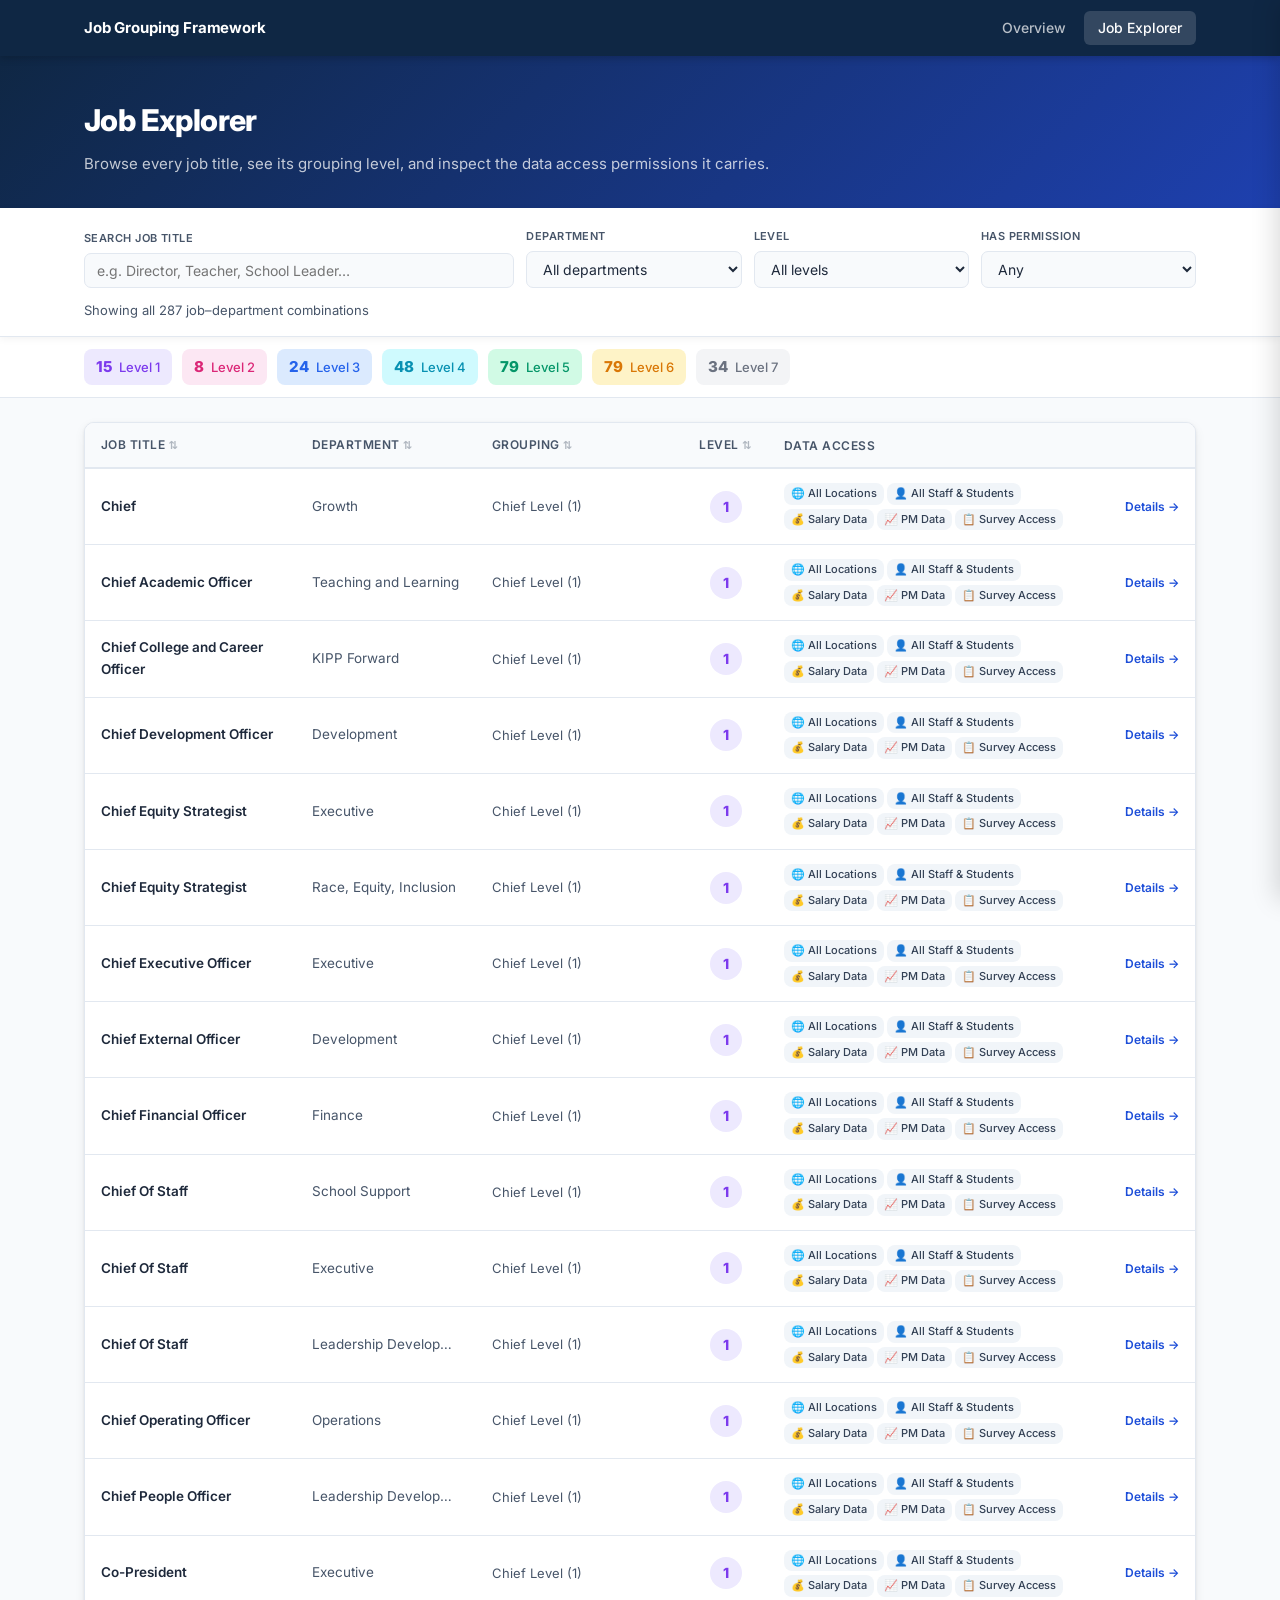
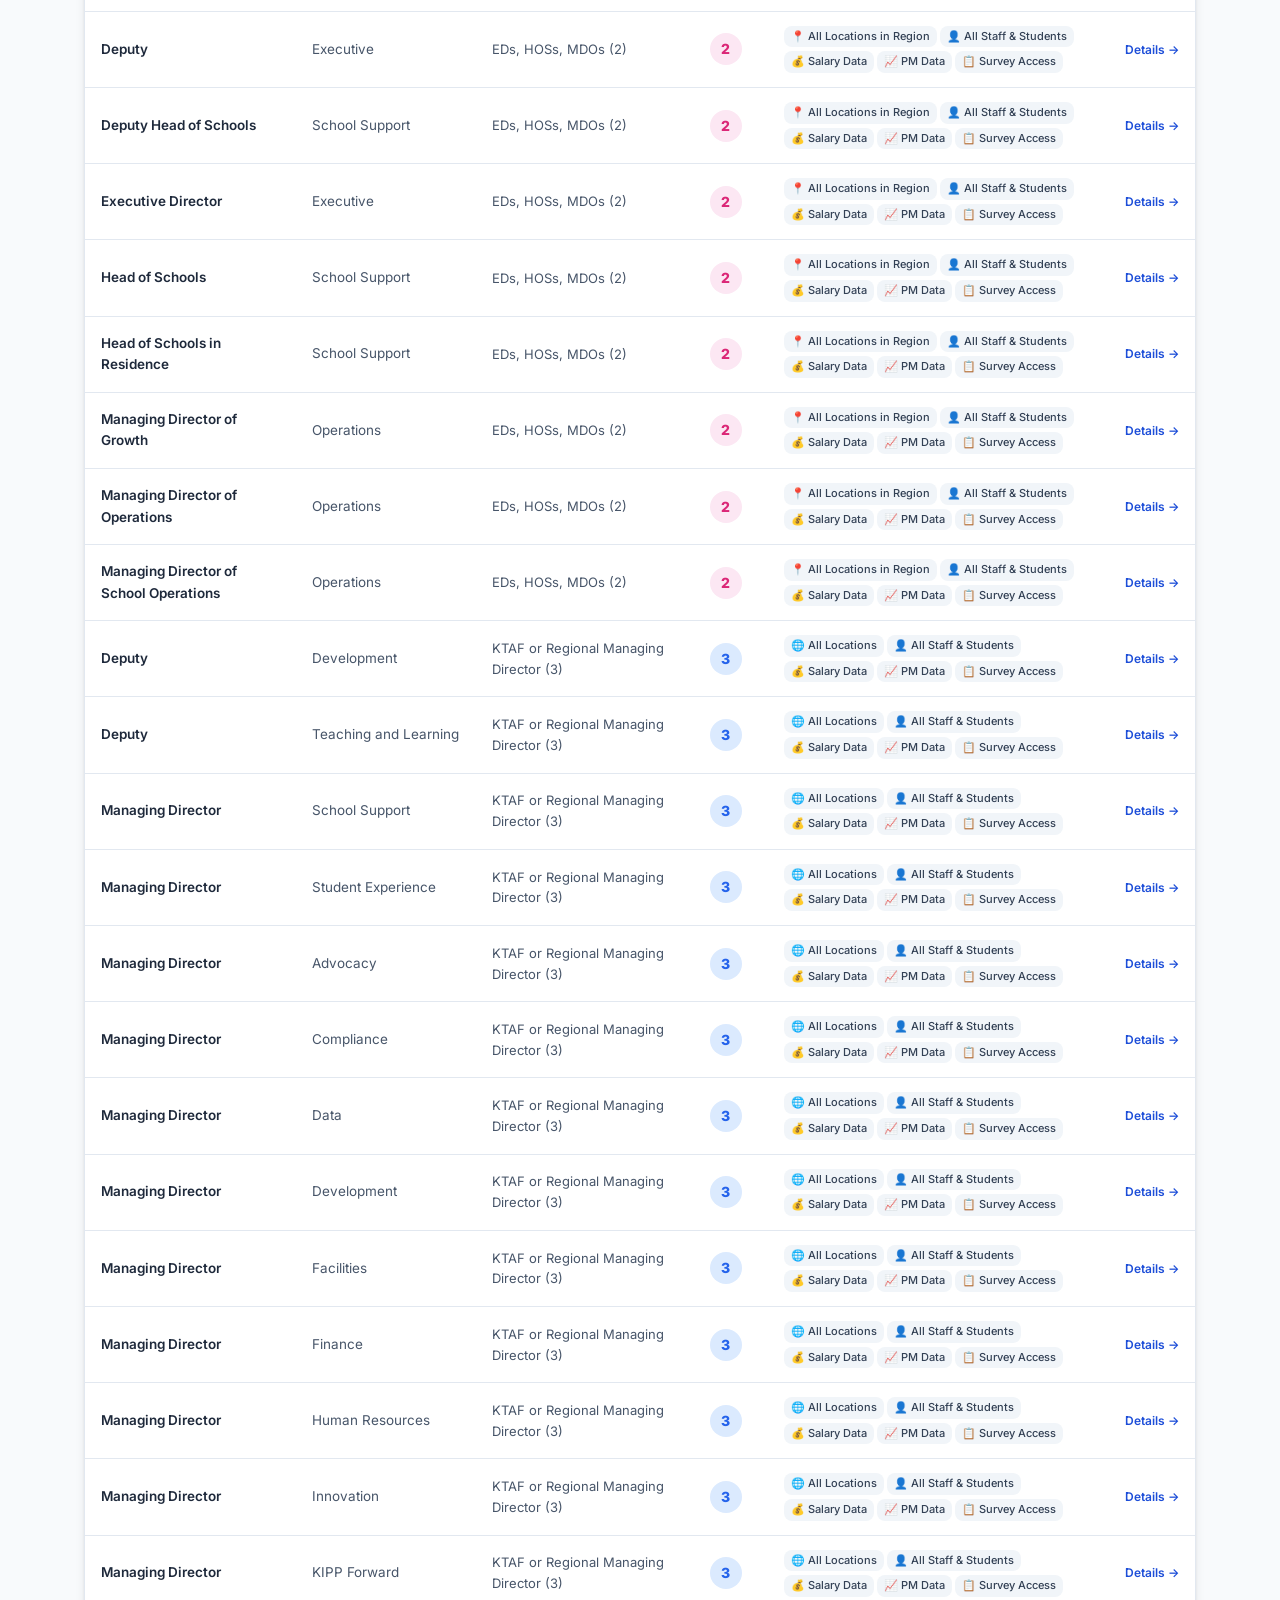
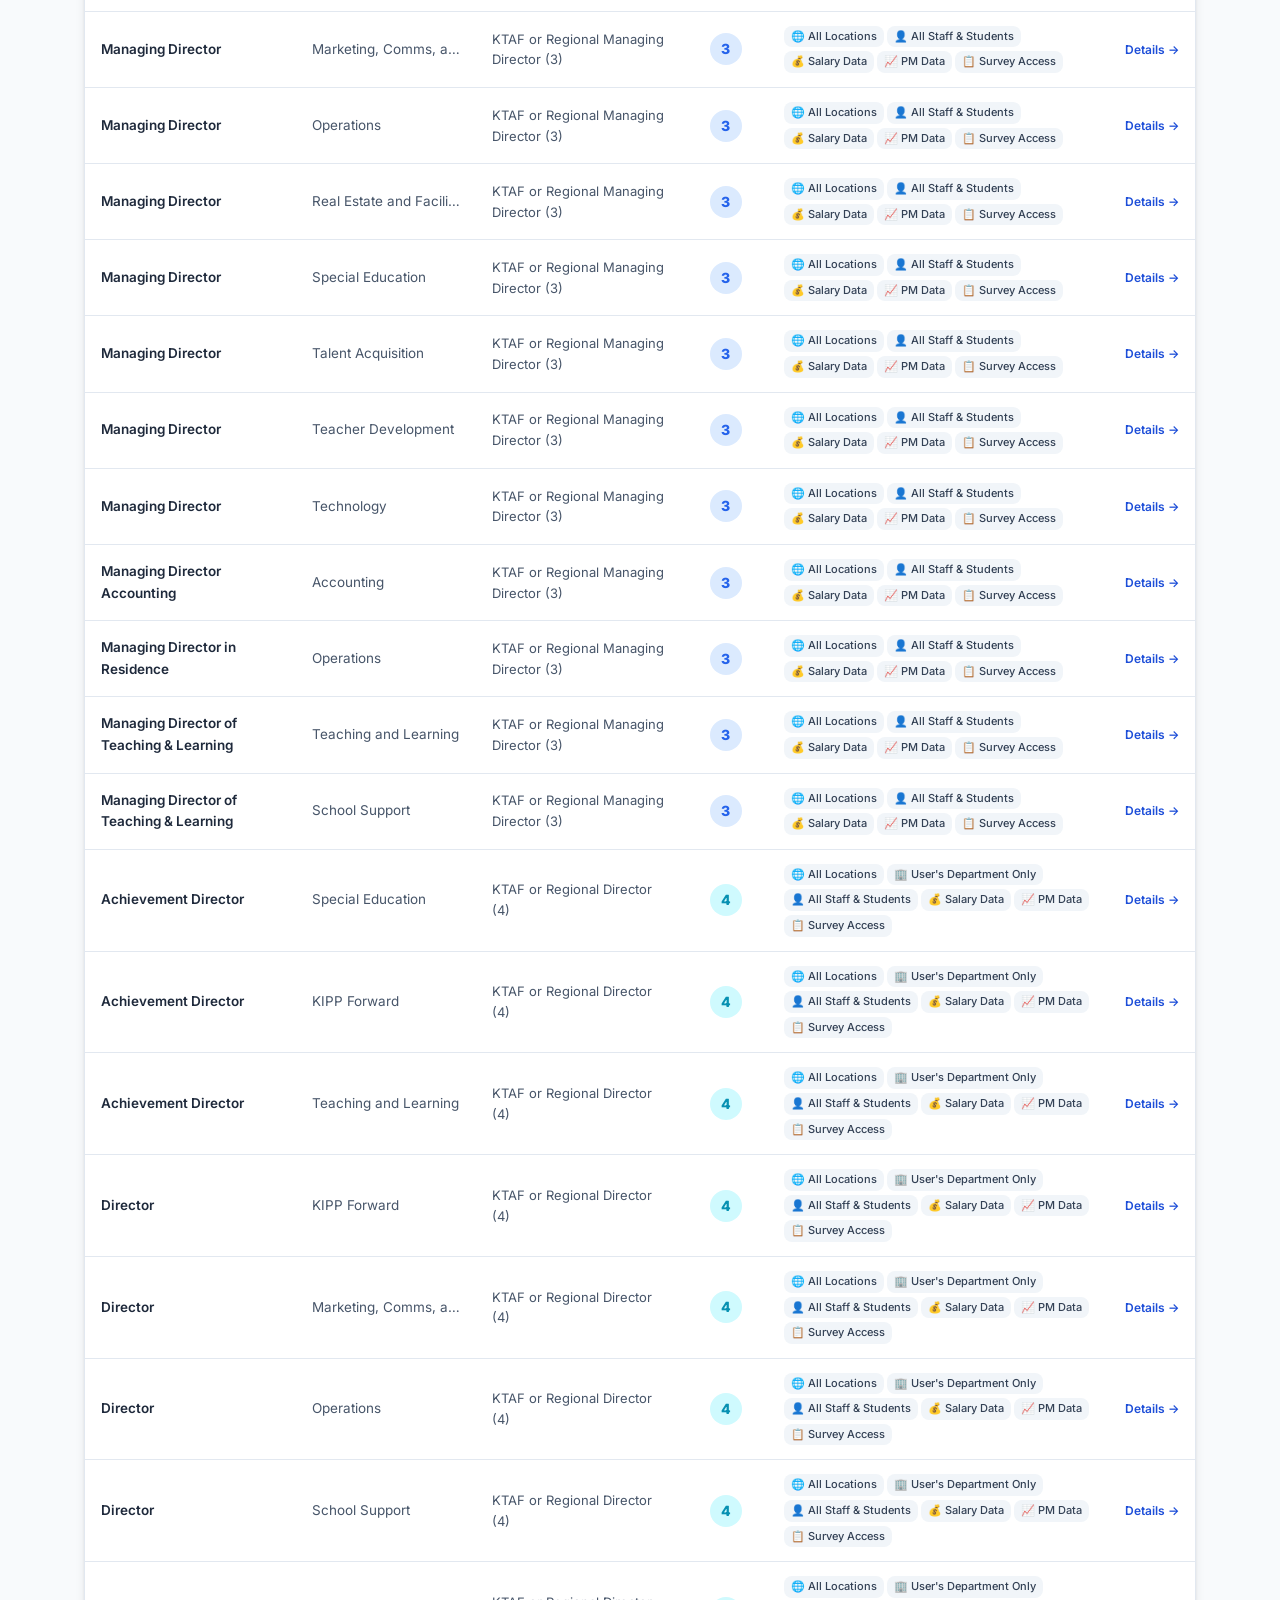
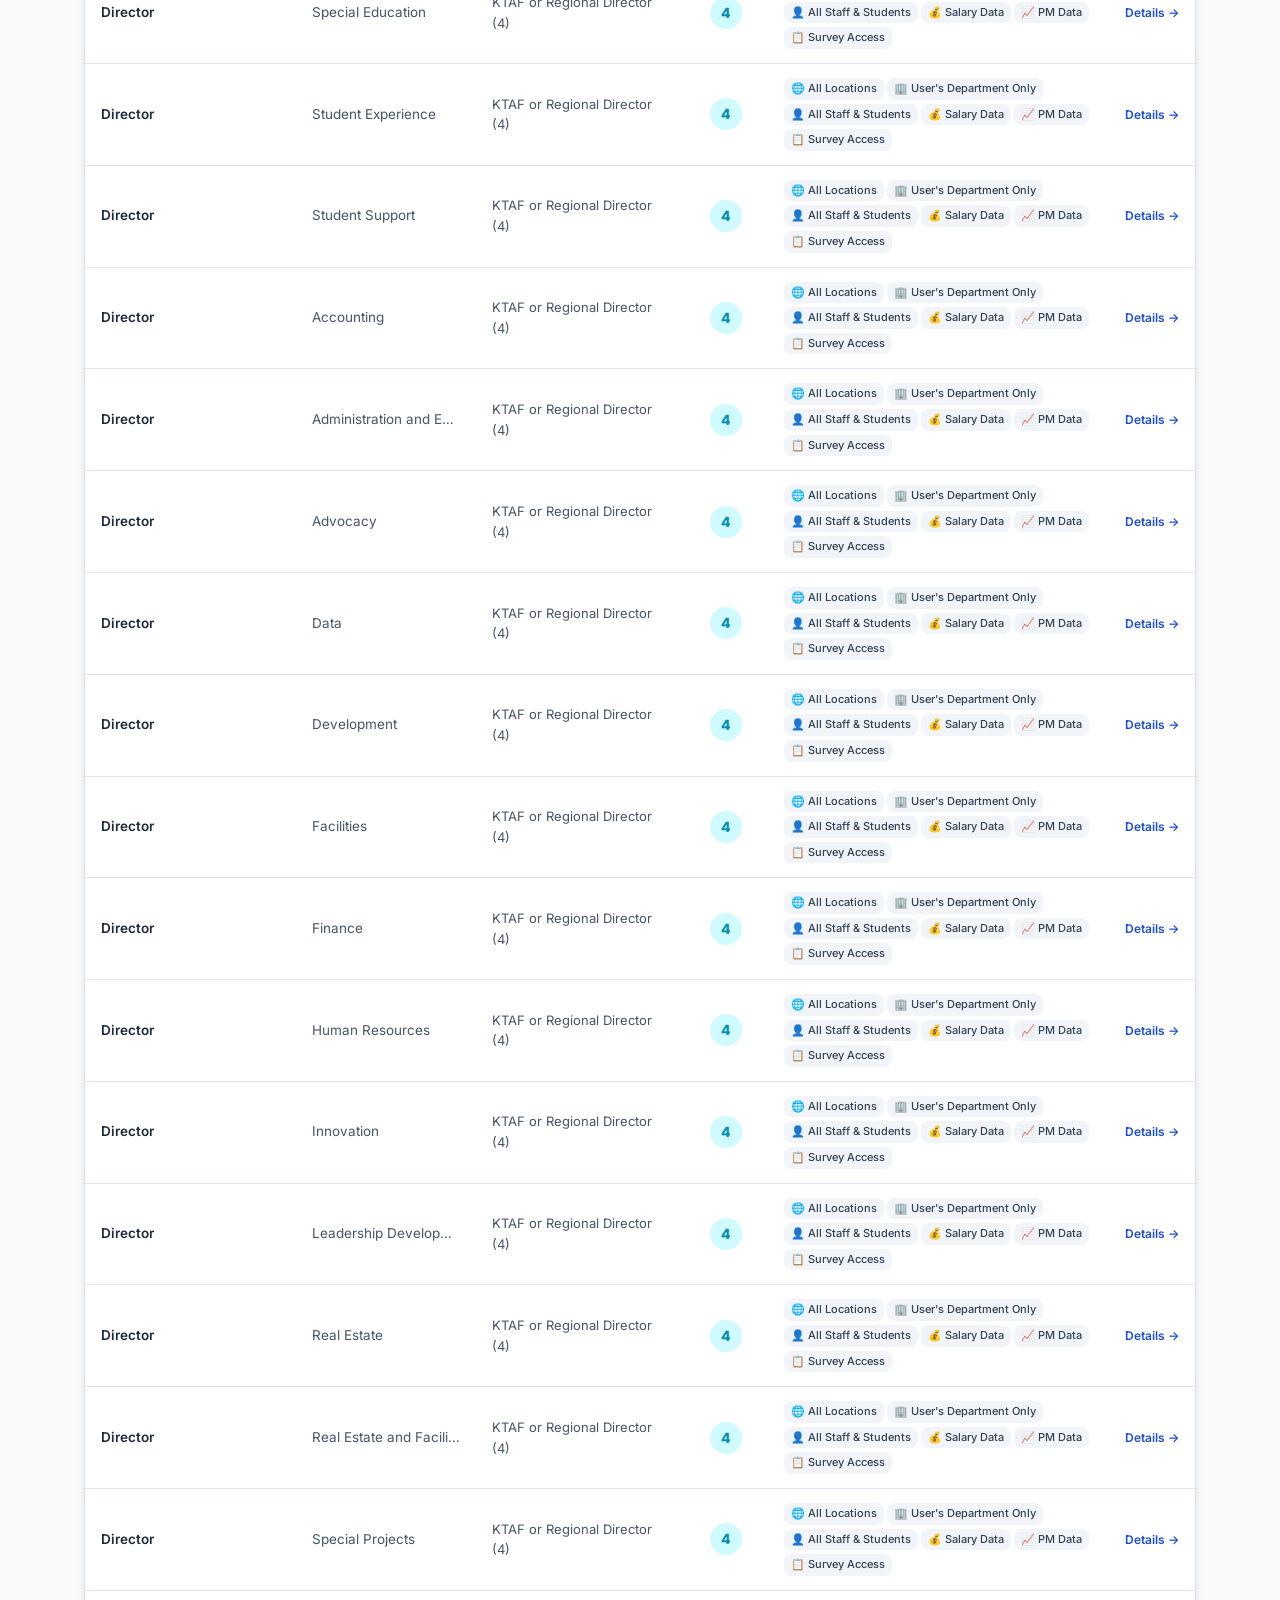
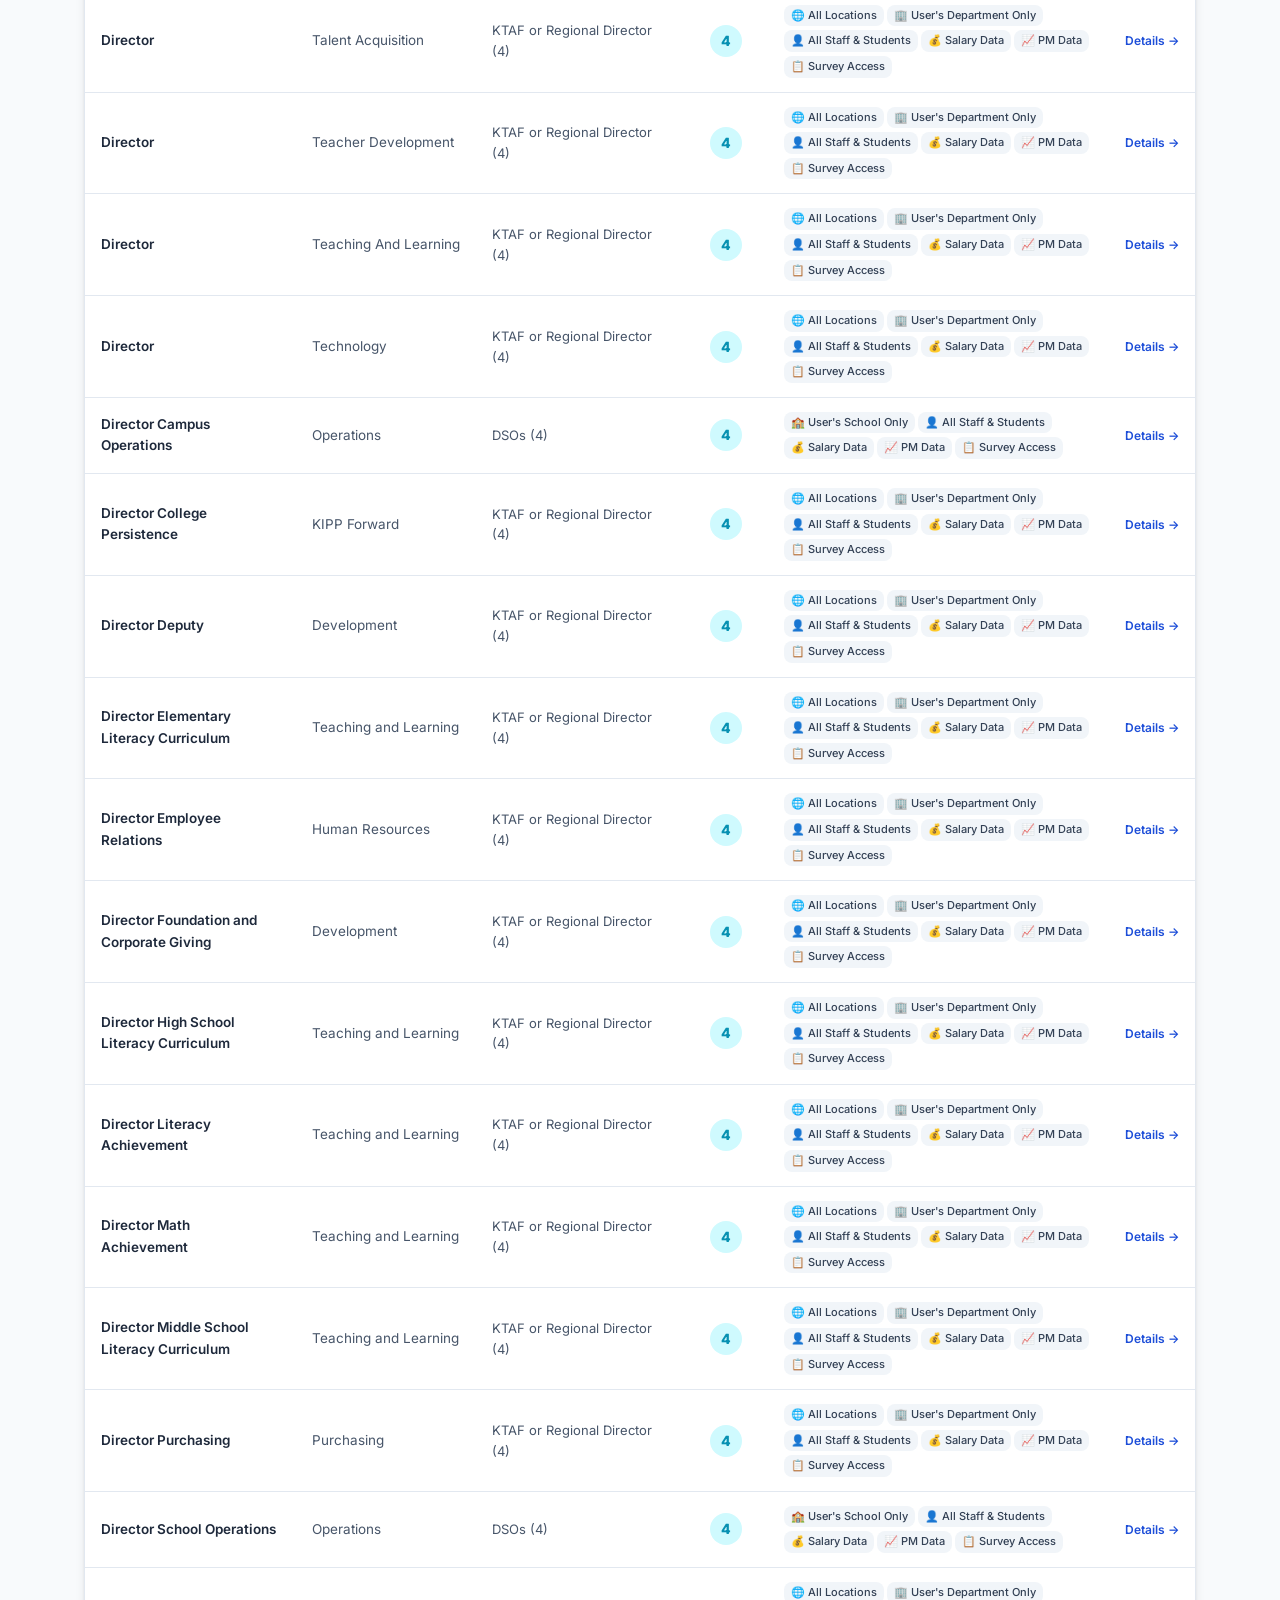
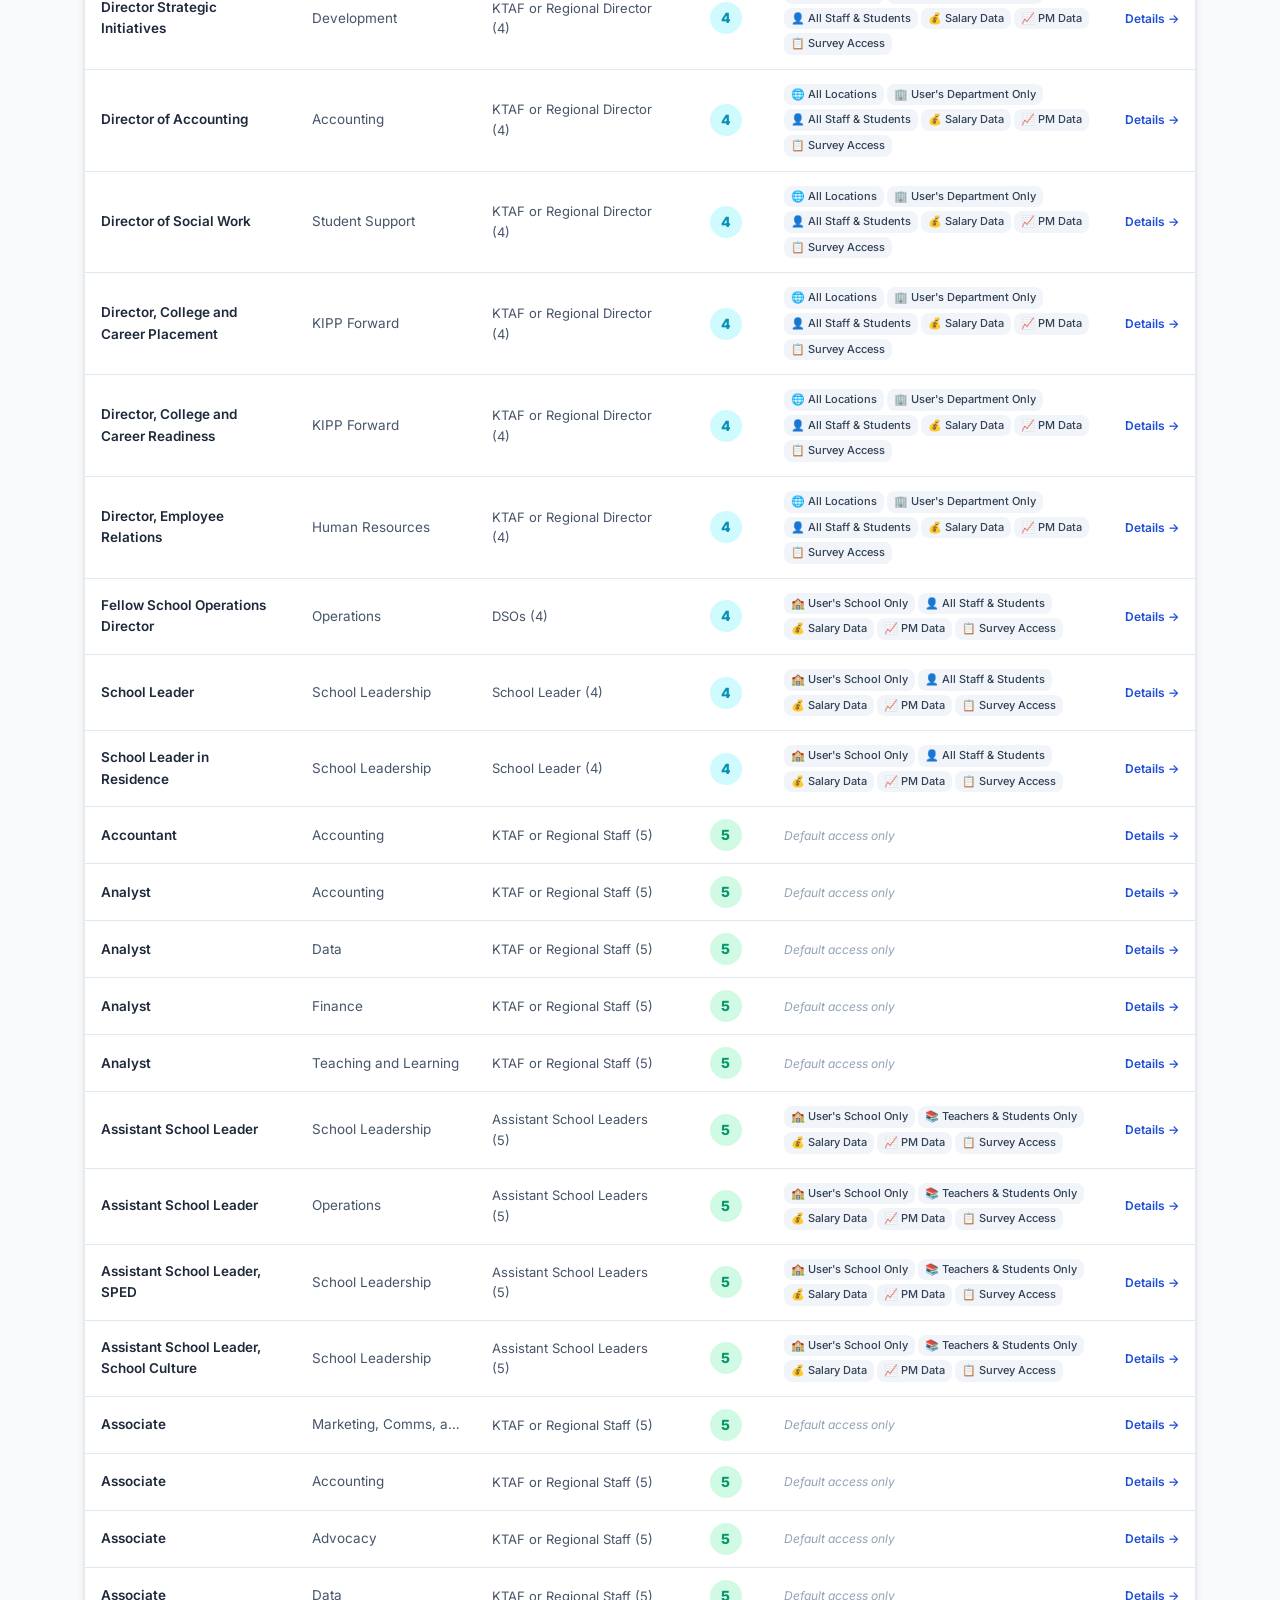
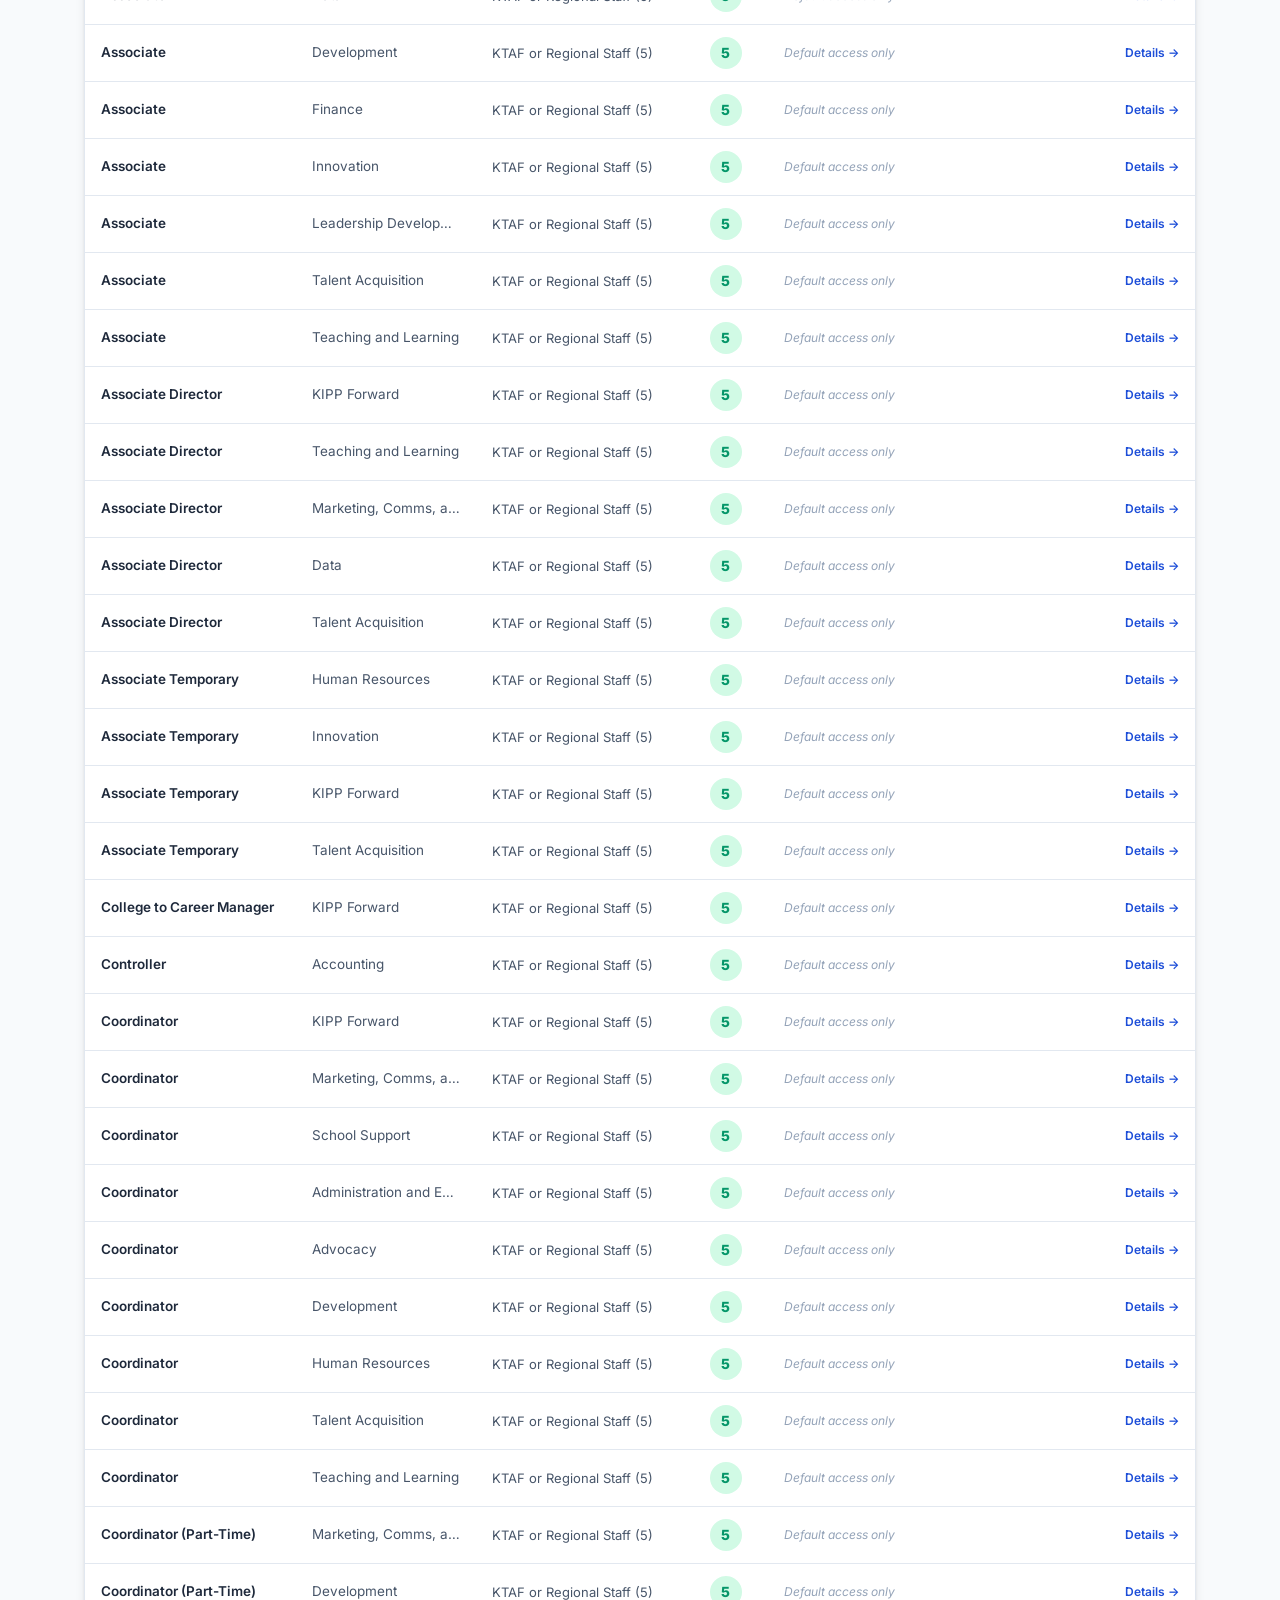
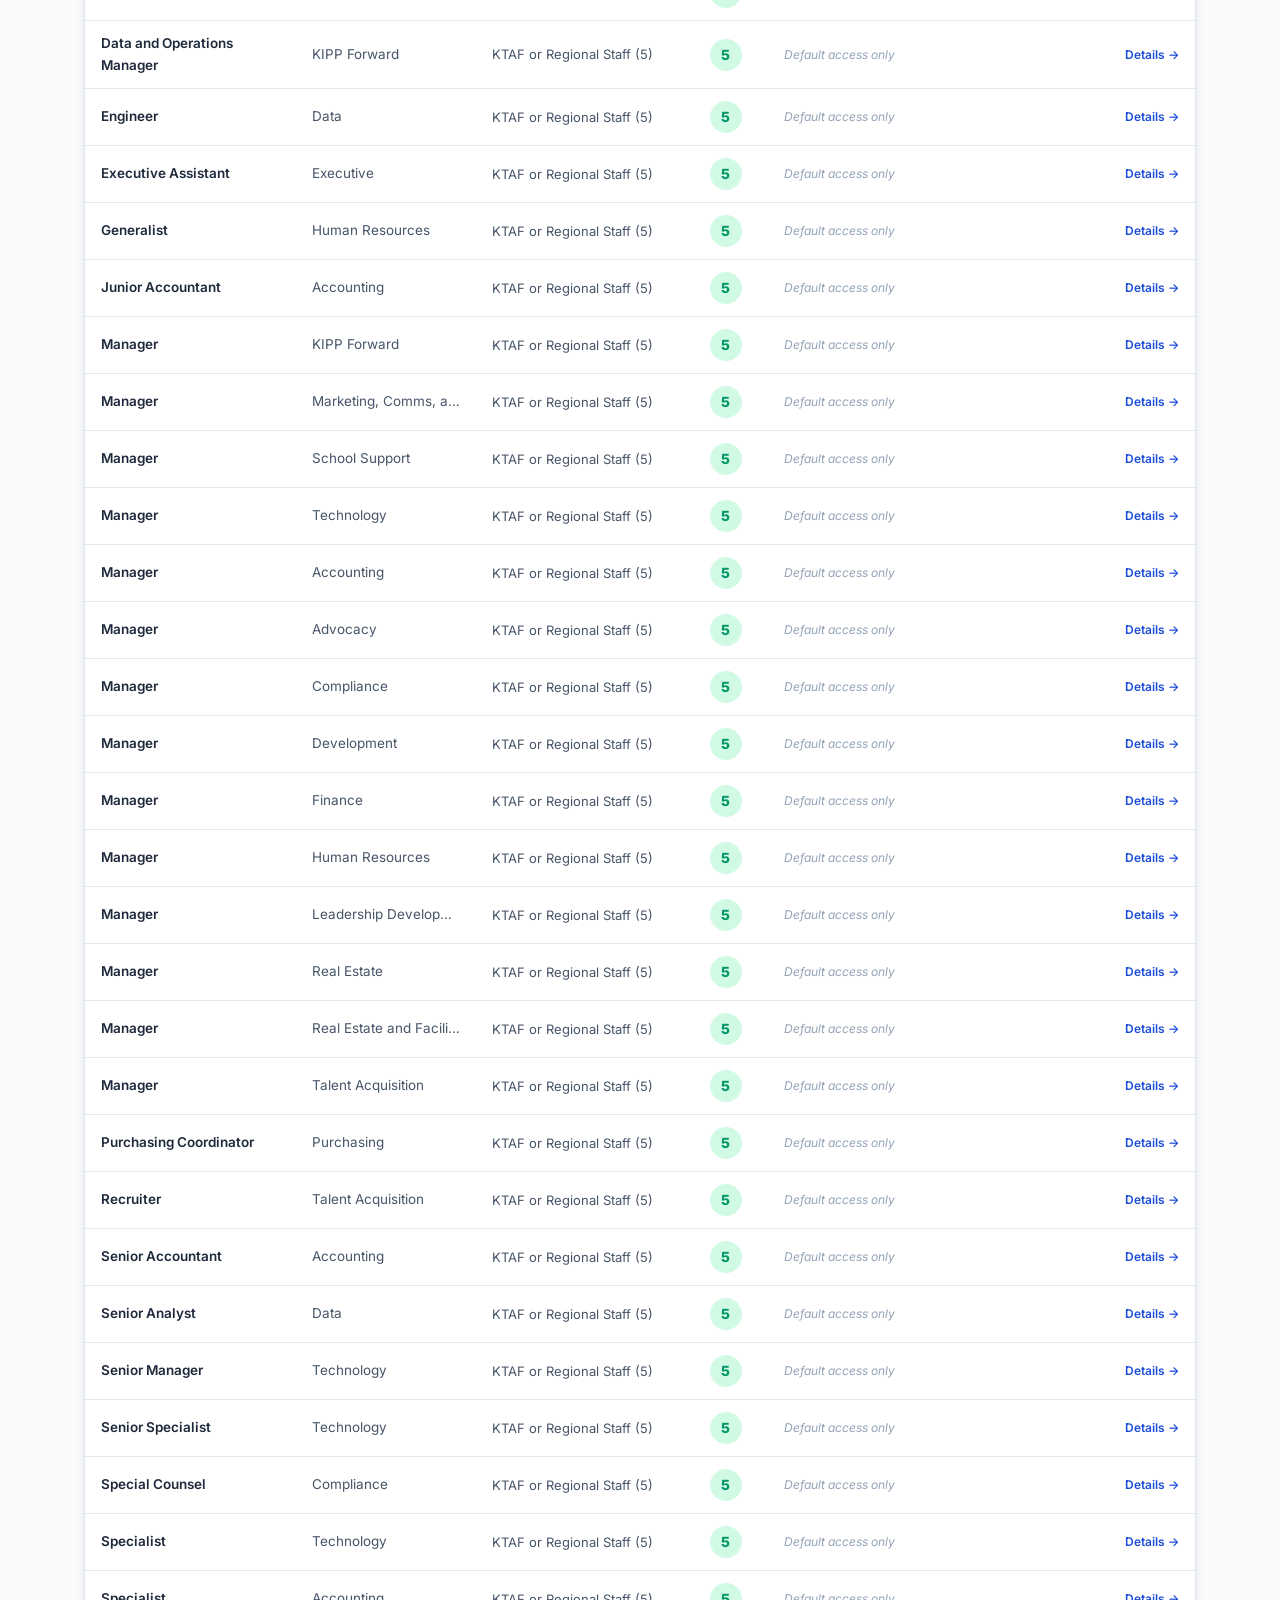
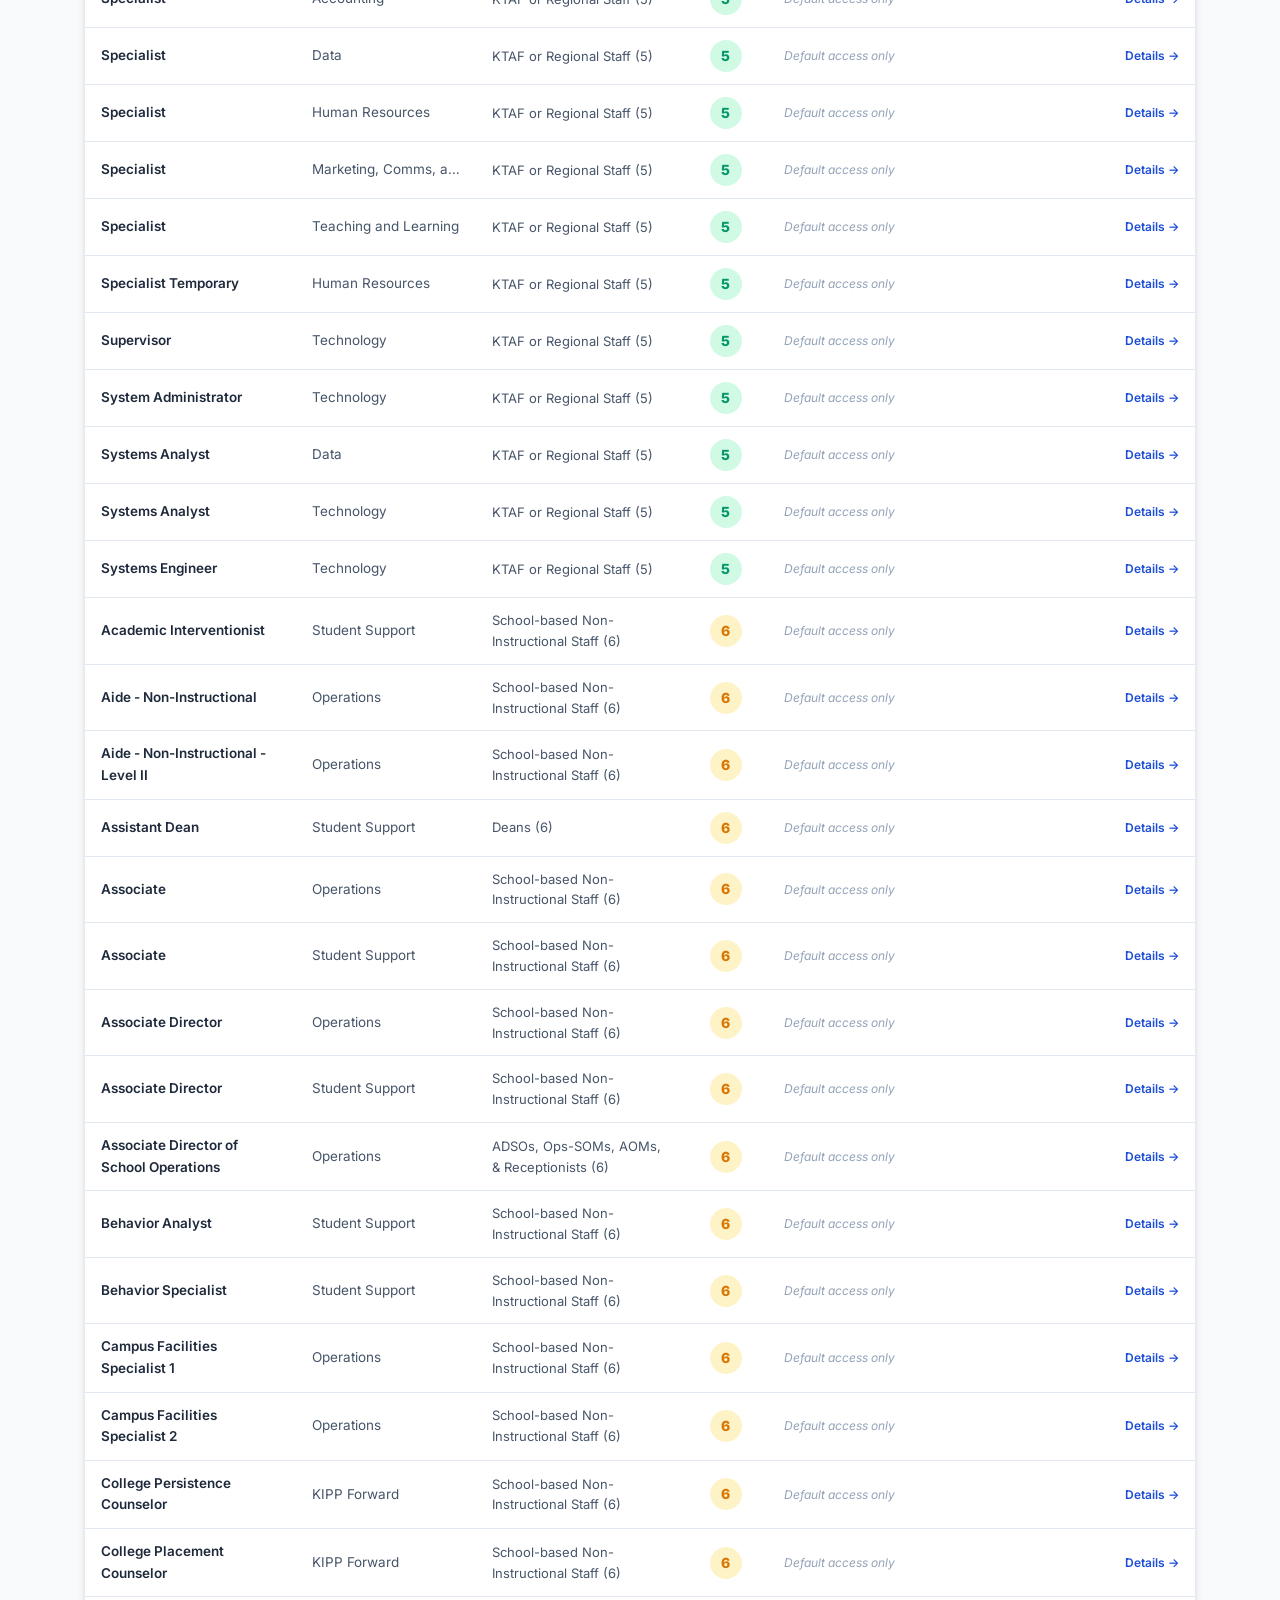
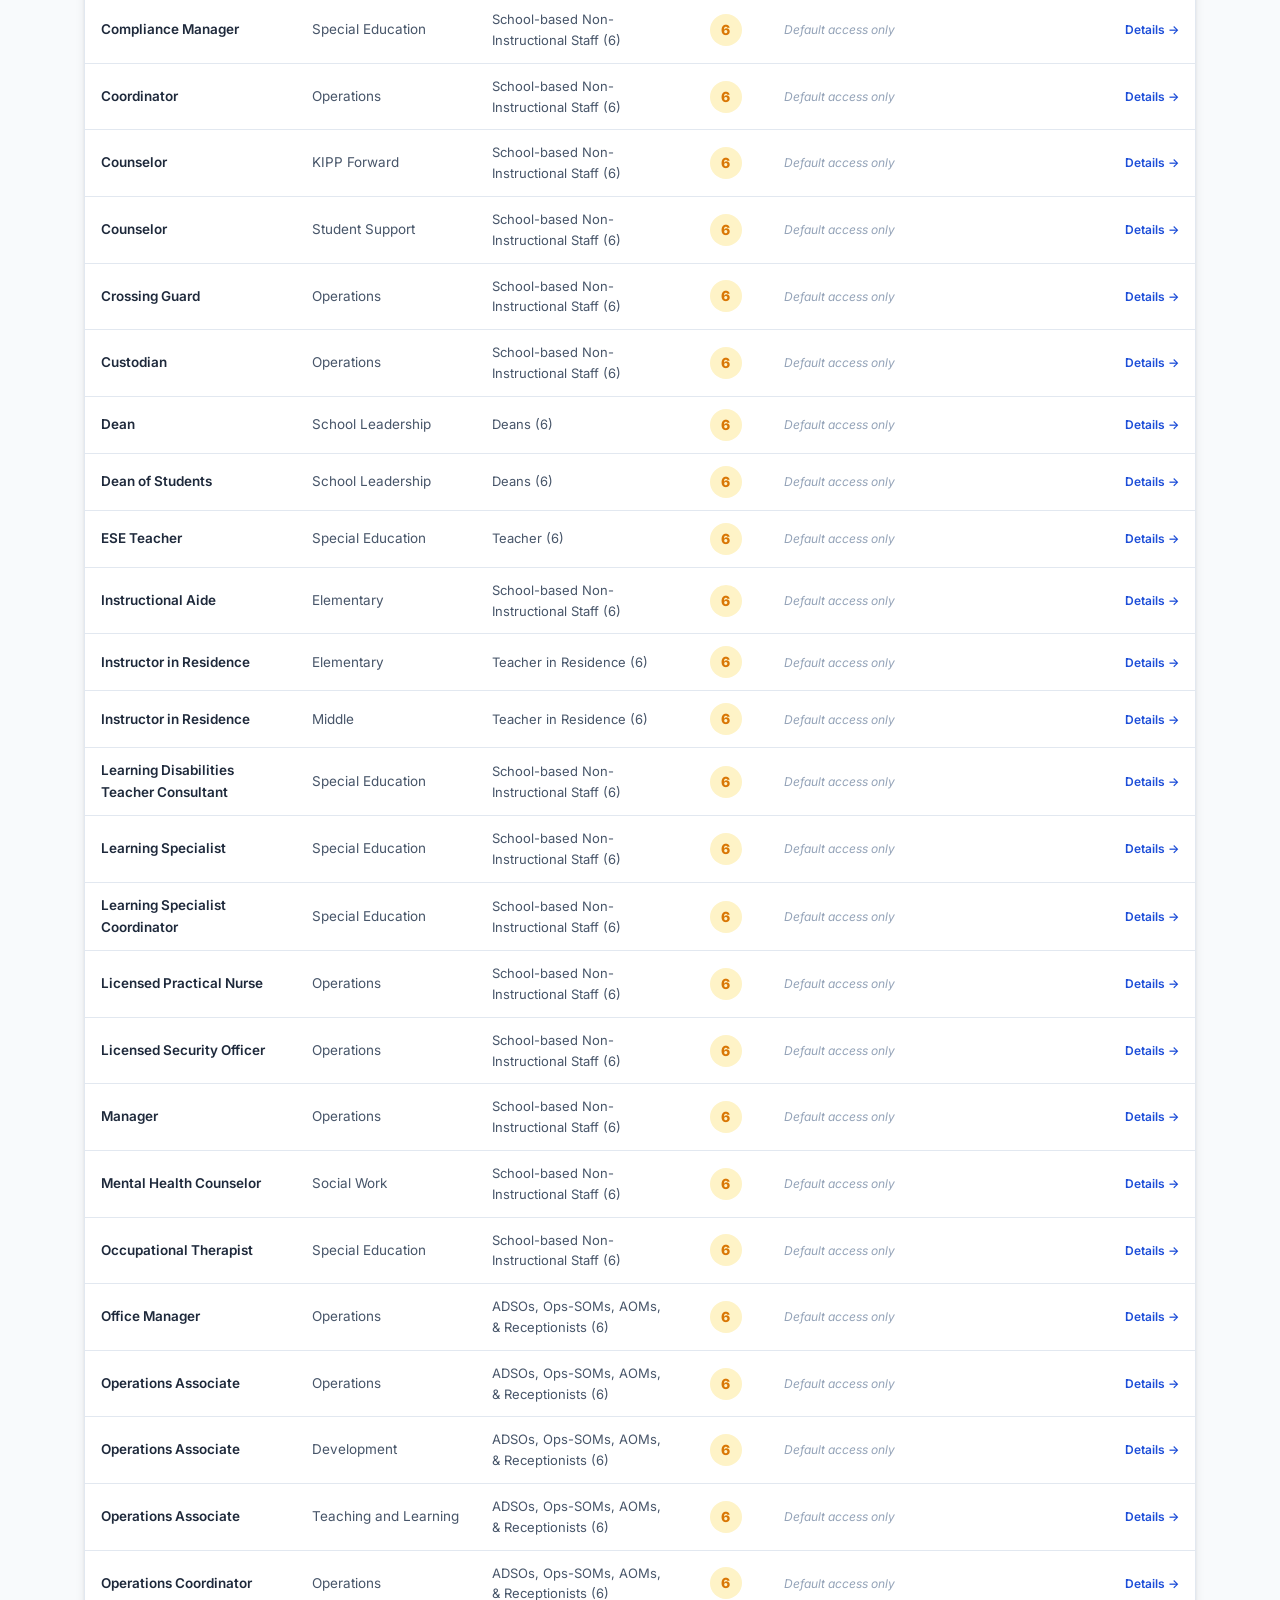
==== website/explorer.html @ 6bda304f "creating job groupings classifier and stakeholder exploration website" ====
<!DOCTYPE html>
<html lang="en">
<head>
  <meta charset="UTF-8" />
  <meta name="viewport" content="width=device-width, initial-scale=1.0" />
  <title>Job Explorer · Job Grouping Framework</title>
  <link rel="preconnect" href="https://fonts.googleapis.com" />
  <link rel="preconnect" href="https://fonts.gstatic.com" crossorigin />
  <link href="https://fonts.googleapis.com/css2?family=Inter:wght@400;500;600;700;800&display=swap" rel="stylesheet" />
  <link rel="stylesheet" href="styles.css" />
</head>
<body>

<!-- ── Navigation ─────────────────────────────────────────────────────────── -->
<nav class="nav">
  <div class="nav-inner">
    <span class="nav-brand">Job Grouping Framework</span>
    <div class="nav-links">
      <a href="index.html" class="nav-link">Overview</a>
      <a href="explorer.html" class="nav-link active">Job Explorer</a>
    </div>
  </div>
</nav>

<!-- ── Explorer header ────────────────────────────────────────────────────── -->
<div class="explorer-header">
  <div class="container">
    <h1>Job Explorer</h1>
    <p>Browse every job title, see its grouping level, and inspect the data access permissions it carries.</p>
  </div>
</div>

<!-- ── Controls ───────────────────────────────────────────────────────────── -->
<div class="explorer-controls">
  <div class="container">
    <div class="controls-row">
      <div class="control-group" style="flex:2;">
        <label class="control-label" for="search">Search job title</label>
        <input id="search" type="text" class="control-input" placeholder="e.g. Director, Teacher, School Leader…" />
      </div>
      <div class="control-group">
        <label class="control-label" for="filter-dept">Department</label>
        <select id="filter-dept" class="control-input">
          <option value="">All departments</option>
        </select>
      </div>
      <div class="control-group">
        <label class="control-label" for="filter-level">Level</label>
        <select id="filter-level" class="control-input">
          <option value="">All levels</option>
          <option value="1">Level 1 · Chief</option>
          <option value="2">Level 2 · EDs / HOSs / MDOs</option>
          <option value="3">Level 3 · KTAF Managing Director</option>
          <option value="4">Level 4 · Director / School Leader</option>
          <option value="5">Level 5 · ASL / KTAF Staff</option>
          <option value="6">Level 6 · School-Based Staff</option>
          <option value="7">Level 7 · Intern / Temp</option>
        </select>
      </div>
      <div class="control-group">
        <label class="control-label" for="filter-perm">Has permission</label>
        <select id="filter-perm" class="control-input">
          <option value="">Any</option>
          <option value="Salary">Salary access</option>
          <option value="PM Data">PM Data access</option>
          <option value="Survey Access">Survey access</option>
          <option value="All Locations">All Locations</option>
          <option value="All Locations in Region">All Locations in Region</option>
          <option value="User's School Only">User's School Only</option>
          <option value="All Staff/Students">All Staff/Students</option>
          <option value="Teachers & Students Only">Teachers &amp; Students Only</option>
        </select>
      </div>
    </div>
    <div id="result-count" class="result-count">Loading…</div>
  </div>
</div>

<!-- ── Stats bar ──────────────────────────────────────────────────────────── -->
<div class="stats-bar" id="stats-bar">
  <div class="container">
    <div class="stats-row" id="stats-row"><!-- populated by JS --></div>
  </div>
</div>

<!-- ── Main table ─────────────────────────────────────────────────────────── -->
<div class="explorer-body">
  <div class="container">
    <div class="table-wrap">
      <table class="jobs-table" id="jobs-table">
        <thead>
          <tr>
            <th data-sort="title">Job Title <span class="sort-icon">⇅</span></th>
            <th data-sort="dept">Department <span class="sort-icon">⇅</span></th>
            <th data-sort="grouping">Grouping <span class="sort-icon">⇅</span></th>
            <th data-sort="level">Level <span class="sort-icon">⇅</span></th>
            <th>Data Access</th>
            <th></th>
          </tr>
        </thead>
        <tbody id="table-body">
        </tbody>
      </table>
      <div id="no-results" class="no-results" style="display:none;">
        No jobs match your filters.
      </div>
    </div>
  </div>
</div>

<!-- ── Detail drawer ──────────────────────────────────────────────────────── -->
<div id="drawer-overlay" class="drawer-overlay" onclick="closeDrawer()"></div>
<aside id="detail-drawer" class="detail-drawer">
  <div class="drawer-header">
    <div>
      <div id="drawer-title" class="drawer-title"></div>
      <div id="drawer-dept" class="drawer-dept"></div>
    </div>
    <button class="drawer-close" onclick="closeDrawer()">✕</button>
  </div>
  <div class="drawer-body">
    <div id="drawer-level-badge" class="drawer-level-badge"></div>
    <div id="drawer-grouping" class="drawer-grouping"></div>

    <h3 class="drawer-section-title">Data Access Permissions</h3>
    <div id="drawer-permissions" class="drawer-permissions"></div>

    <h3 class="drawer-section-title">Special Designations</h3>
    <div class="drawer-special-note">
      Special designations are applied per-individual and override the standard level rules.
      They must be manually assigned during onboarding or role changes.
    </div>
    <div class="drawer-special-grid">
      <div class="drawer-special-item">
        <span class="drawer-special-icon">👤</span>
        <div>
          <div class="drawer-special-name">CEO</div>
          <div class="drawer-special-desc">Full access to all data</div>
        </div>
      </div>
      <div class="drawer-special-item">
        <span class="drawer-special-icon">📊</span>
        <div>
          <div class="drawer-special-name">Data Team</div>
          <div class="drawer-special-desc">Full access to all data</div>
        </div>
      </div>
      <div class="drawer-special-item">
        <span class="drawer-special-icon">🧑‍💼</span>
        <div>
          <div class="drawer-special-name">HR Team</div>
          <div class="drawer-special-desc">All staff data access</div>
        </div>
      </div>
      <div class="drawer-special-item">
        <span class="drawer-special-icon">💰</span>
        <div>
          <div class="drawer-special-name">Finance / Accounting / Compliance</div>
          <div class="drawer-special-desc">Full access to all data</div>
        </div>
      </div>
    </div>
  </div>
</aside>

<script src="data.js"></script>
<script>
// ── Constants ─────────────────────────────────────────────────────────────────

const LEVEL_META = {
  1: { label: 'Chief Level',                     color: '#7c3aed', bg: '#ede9fe' },
  2: { label: 'EDs / HOSs / MDOs',               color: '#db2777', bg: '#fce7f3' },
  3: { label: 'KTAF Managing Director',           color: '#2563eb', bg: '#dbeafe' },
  4: { label: 'Director / School Leader',         color: '#0891b2', bg: '#cffafe' },
  5: { label: 'ASL / KTAF Staff',                 color: '#059669', bg: '#d1fae5' },
  6: { label: 'School-Based Staff',               color: '#d97706', bg: '#fef3c7' },
  7: { label: 'Intern / Temp',                    color: '#6b7280', bg: '#f3f4f6' },
};

// Permission display names and icons
const PERM_META = {
  'Peers or Above':                        { icon: '👥', label: 'Peers or Above',              cat: 'row' },
  'All Locations':                          { icon: '🌐', label: 'All Locations',                cat: 'location' },
  "User's Department Only":                { icon: '🏢', label: "User's Department Only",       cat: 'location' },
  'All Schools':                            { icon: '🏫', label: 'All Schools',                  cat: 'location' },
  'All Locations in Region':               { icon: '📍', label: 'All Locations in Region',      cat: 'location' },
  "User's School Only":                    { icon: '🏫', label: "User's School Only",           cat: 'location' },
  'All Staff/Students':                    { icon: '👤', label: 'All Staff & Students',          cat: 'users' },
  'Teachers & Students Only':              { icon: '📚', label: 'Teachers & Students Only',     cat: 'users' },
  'Survey Access':                         { icon: '📋', label: 'Survey Access',                cat: 'column' },
  'Salary':                                { icon: '💰', label: 'Salary Data',                  cat: 'column' },
  'PM Data':                               { icon: '📈', label: 'PM Data',                      cat: 'column' },
  'Data Team':                             { icon: '📊', label: 'Data Team',                    cat: 'special' },
  'CEO':                                   { icon: '👤', label: 'CEO',                          cat: 'special' },
  'HR Team':                               { icon: '🧑‍💼', label: 'HR Team',                     cat: 'special' },
  'Finance, Accounting, and Compliance Team': { icon: '💰', label: 'Finance / Accounting / Compliance', cat: 'special' },
};

const PERM_SUMMARY_COLS = [
  'All Locations', 'All Locations in Region', "User's School Only", "User's Department Only",
  'All Staff/Students', 'Teachers & Students Only',
  'Salary', 'PM Data', 'Survey Access',
];

// ── State ─────────────────────────────────────────────────────────────────────

let filteredData = [...JOB_DATA];
let sortKey = 'level';
let sortDir = 1;

// ── Init ──────────────────────────────────────────────────────────────────────

function init() {
  populateDeptFilter();
  renderStats();
  applyFilters();

  document.getElementById('search').addEventListener('input', applyFilters);
  document.getElementById('filter-dept').addEventListener('change', applyFilters);
  document.getElementById('filter-level').addEventListener('change', applyFilters);
  document.getElementById('filter-perm').addEventListener('change', applyFilters);

  document.querySelectorAll('th[data-sort]').forEach(th => {
    th.addEventListener('click', () => {
      const key = th.dataset.sort;
      if (sortKey === key) sortDir *= -1;
      else { sortKey = key; sortDir = 1; }
      renderTable();
    });
  });
}

function populateDeptFilter() {
  const depts = [...new Set(JOB_DATA.map(d => d.dept))].sort();
  const sel = document.getElementById('filter-dept');
  depts.forEach(d => {
    const opt = document.createElement('option');
    opt.value = d; opt.textContent = d;
    sel.appendChild(opt);
  });
}

// ── Filtering & sorting ───────────────────────────────────────────────────────

function applyFilters() {
  const q      = document.getElementById('search').value.toLowerCase().trim();
  const dept   = document.getElementById('filter-dept').value;
  const level  = document.getElementById('filter-level').value;
  const perm   = document.getElementById('filter-perm').value;

  filteredData = JOB_DATA.filter(d => {
    if (q && !d.title.toLowerCase().includes(q) && !d.dept.toLowerCase().includes(q) && !d.grouping.toLowerCase().includes(q)) return false;
    if (dept && d.dept !== dept) return false;
    if (level && d.level !== parseInt(level)) return false;
    if (perm && !d.permissions[perm]) return false;
    return true;
  });

  renderTable();
  updateResultCount();
}

function updateResultCount() {
  const el = document.getElementById('result-count');
  el.textContent = filteredData.length === JOB_DATA.length
    ? `Showing all ${JOB_DATA.length} job–department combinations`
    : `Showing ${filteredData.length} of ${JOB_DATA.length} job–department combinations`;
}

// ── Stats bar ─────────────────────────────────────────────────────────────────

function renderStats() {
  const counts = {};
  JOB_DATA.forEach(d => { counts[d.level] = (counts[d.level] || 0) + 1; });
  const row = document.getElementById('stats-row');
  row.innerHTML = Object.entries(LEVEL_META).map(([lvl, meta]) =>
    `<div class="stat-chip" style="--chip-color:${meta.color}; --chip-bg:${meta.bg};">
       <span class="stat-num">${counts[lvl] || 0}</span>
       <span class="stat-label">Level ${lvl}</span>
     </div>`
  ).join('');
}

// ── Table rendering ───────────────────────────────────────────────────────────

function renderTable() {
  const sorted = [...filteredData].sort((a, b) => {
    let av = a[sortKey] ?? '', bv = b[sortKey] ?? '';
    if (typeof av === 'string') av = av.toLowerCase();
    if (typeof bv === 'string') bv = bv.toLowerCase();
    return av < bv ? -sortDir : av > bv ? sortDir : 0;
  });

  const tbody = document.getElementById('table-body');
  const noRes = document.getElementById('no-results');

  if (sorted.length === 0) {
    tbody.innerHTML = '';
    noRes.style.display = '';
    return;
  }
  noRes.style.display = 'none';

  tbody.innerHTML = sorted.map((d, i) => {
    const meta = LEVEL_META[d.level] || { color: '#999', bg: '#eee', label: 'Unknown' };
    const accessSummary = buildAccessSummary(d.permissions);
    return `
      <tr onclick="openDrawer(${JOB_DATA.indexOf(d)})" class="table-row" tabindex="0">
        <td class="td-title">${esc(d.title)}</td>
        <td class="td-dept">${esc(d.dept)}</td>
        <td class="td-grouping">${esc(d.grouping)}</td>
        <td class="td-level">
          <span class="level-pill" style="background:${meta.bg}; color:${meta.color};">
            ${d.level}
          </span>
        </td>
        <td class="td-access">${accessSummary}</td>
        <td class="td-detail"><span class="detail-link">Details →</span></td>
      </tr>`;
  }).join('');
}

function buildAccessSummary(perms) {
  const chips = PERM_SUMMARY_COLS
    .filter(col => perms[col])
    .map(col => {
      const m = PERM_META[col] || {};
      return `<span class="access-mini-chip">${m.icon || ''} ${m.label || col}</span>`;
    });
  return chips.length
    ? chips.join('')
    : '<span class="access-mini-none">Default access only</span>';
}

// ── Detail drawer ─────────────────────────────────────────────────────────────

function openDrawer(idx) {
  const d = JOB_DATA[idx];
  const meta = LEVEL_META[d.level] || { color: '#999', bg: '#eee', label: 'Unknown' };

  document.getElementById('drawer-title').textContent = d.title;
  document.getElementById('drawer-dept').textContent = d.dept;

  const badge = document.getElementById('drawer-level-badge');
  badge.textContent = `Level ${d.level} · ${meta.label}`;
  badge.style.background = meta.bg;
  badge.style.color = meta.color;

  document.getElementById('drawer-grouping').innerHTML =
    `<span class="drawer-grouping-label">Grouping:</span> ${esc(d.grouping)}`;

  // Build permissions list grouped by category
  const cats = { location: [], users: [], column: [], special: [], row: [] };
  const catLabels = {
    location: '📍 Location Scope',
    users:    '👤 User Scope',
    column:   '📊 Data Columns',
    row:      '🔢 Row Access',
    special:  '⭐ Special',
  };

  // Non-special permissions from PERM_META
  const nonSpecialCols = PERMISSION_COLS.filter(c =>
    (PERM_META[c] || {}).cat !== 'special'
  );
  const specialCols = PERMISSION_COLS.filter(c =>
    (PERM_META[c] || {}).cat === 'special'
  );

  let html = '';

  // Standard permissions (non-special)
  nonSpecialCols.forEach(col => {
    const m = PERM_META[col] || { icon: '·', label: col, cat: 'row' };
    const granted = d.permissions[col];
    if (!cats[m.cat]) cats[m.cat] = [];
    cats[m.cat].push({ col, m, granted });
  });

  ['location', 'users', 'column', 'row'].forEach(cat => {
    if (!cats[cat] || cats[cat].length === 0) return;
    html += `<div class="perm-group"><div class="perm-group-title">${catLabels[cat]}</div>`;
    cats[cat].forEach(({ col, m, granted }) => {
      html += `<div class="perm-row ${granted ? 'granted' : 'denied'}">
        <span class="perm-icon">${granted ? '✓' : '✗'}</span>
        <span class="perm-label">${m.icon} ${m.label}</span>
      </div>`;
    });
    html += `</div>`;
  });

  document.getElementById('drawer-permissions').innerHTML = html;

  document.getElementById('detail-drawer').classList.add('open');
  document.getElementById('drawer-overlay').classList.add('open');
}

function closeDrawer() {
  document.getElementById('detail-drawer').classList.remove('open');
  document.getElementById('drawer-overlay').classList.remove('open');
}

document.addEventListener('keydown', e => { if (e.key === 'Escape') closeDrawer(); });

// ── Utilities ─────────────────────────────────────────────────────────────────

function esc(str) {
  return String(str)
    .replace(/&/g, '&amp;').replace(/</g, '&lt;').replace(/>/g, '&gt;')
    .replace(/"/g, '&quot;');
}

// ── Boot ──────────────────────────────────────────────────────────────────────

init();
</script>

</body>
</html>
---- website/styles.css ----
/* ── Reset & base ─────────────────────────────────────────────────────────── */
*, *::before, *::after { box-sizing: border-box; margin: 0; padding: 0; }

:root {
  --navy:    #0f2744;
  --blue:    #1d4ed8;
  --blue-lt: #dbeafe;
  --text:    #1e293b;
  --text-2:  #475569;
  --border:  #e2e8f0;
  --bg:      #f8fafc;
  --white:   #ffffff;
  --radius:  10px;
  --shadow:  0 1px 3px rgba(0,0,0,.08), 0 4px 12px rgba(0,0,0,.06);
}

html { scroll-behavior: smooth; }

body {
  font-family: 'Inter', system-ui, sans-serif;
  color: var(--text);
  background: var(--bg);
  line-height: 1.6;
  font-size: 15px;
}

a { color: inherit; text-decoration: none; }

/* ── Layout ──────────────────────────────────────────────────────────────── */
.container {
  max-width: 1160px;
  margin: 0 auto;
  padding: 0 24px;
}

/* ── Navigation ──────────────────────────────────────────────────────────── */
.nav {
  background: var(--navy);
  position: sticky;
  top: 0;
  z-index: 100;
  box-shadow: 0 2px 8px rgba(0,0,0,.2);
}
.nav-inner {
  max-width: 1160px;
  margin: 0 auto;
  padding: 0 24px;
  height: 56px;
  display: flex;
  align-items: center;
  justify-content: space-between;
}
.nav-brand {
  color: #fff;
  font-weight: 700;
  font-size: 15px;
  letter-spacing: -.01em;
}
.nav-links { display: flex; gap: 4px; }
.nav-link {
  color: rgba(255,255,255,.7);
  font-size: 14px;
  font-weight: 500;
  padding: 6px 14px;
  border-radius: 6px;
  transition: background .15s, color .15s;
}
.nav-link:hover { background: rgba(255,255,255,.1); color: #fff; }
.nav-link.active { background: rgba(255,255,255,.15); color: #fff; }

/* ── Hero ─────────────────────────────────────────────────────────────────── */
.hero {
  background: linear-gradient(135deg, #0f2744 0%, #1e40af 60%, #1d4ed8 100%);
  color: #fff;
  padding: 80px 0 72px;
  text-align: center;
}
.hero-badge {
  display: inline-block;
  background: rgba(255,255,255,.15);
  border: 1px solid rgba(255,255,255,.25);
  color: rgba(255,255,255,.9);
  font-size: 12px;
  font-weight: 600;
  letter-spacing: .05em;
  text-transform: uppercase;
  padding: 5px 14px;
  border-radius: 20px;
  margin-bottom: 24px;
}
.hero-title {
  font-size: clamp(28px, 5vw, 48px);
  font-weight: 800;
  line-height: 1.15;
  letter-spacing: -.02em;
  margin-bottom: 20px;
}
.hero-sub {
  font-size: 17px;
  color: rgba(255,255,255,.82);
  max-width: 580px;
  margin: 0 auto 36px;
}
.hero-actions { display: flex; gap: 12px; justify-content: center; flex-wrap: wrap; }

/* ── Buttons ──────────────────────────────────────────────────────────────── */
.btn {
  display: inline-flex;
  align-items: center;
  font-size: 14px;
  font-weight: 600;
  padding: 11px 24px;
  border-radius: 8px;
  cursor: pointer;
  transition: all .15s;
  border: none;
}
.btn-primary {
  background: #fff;
  color: #1d4ed8;
  box-shadow: 0 2px 8px rgba(0,0,0,.15);
}
.btn-primary:hover { background: #f1f5f9; transform: translateY(-1px); box-shadow: 0 4px 16px rgba(0,0,0,.2); }
.btn-ghost {
  background: rgba(255,255,255,.12);
  color: rgba(255,255,255,.9);
  border: 1px solid rgba(255,255,255,.25);
}
.btn-ghost:hover { background: rgba(255,255,255,.2); }
.btn-lg { font-size: 16px; padding: 14px 32px; }

/* ── Sections ─────────────────────────────────────────────────────────────── */
.section { padding: 72px 0; }
.section-alt { background: var(--white); }

.section-header {
  text-align: center;
  margin-bottom: 48px;
}
.section-header h2 {
  font-size: clamp(22px, 3.5vw, 34px);
  font-weight: 800;
  letter-spacing: -.02em;
  margin-bottom: 12px;
}
.section-header p {
  font-size: 16px;
  color: var(--text-2);
  max-width: 600px;
  margin: 0 auto;
}

/* ── Card grids ───────────────────────────────────────────────────────────── */
.card-grid-3 {
  display: grid;
  grid-template-columns: repeat(auto-fit, minmax(280px, 1fr));
  gap: 24px;
}
.card-grid-2 {
  display: grid;
  grid-template-columns: repeat(auto-fit, minmax(280px, 1fr));
  gap: 24px;
}

/* ── Why cards ────────────────────────────────────────────────────────────── */
.why-card {
  background: var(--white);
  border: 1px solid var(--border);
  border-radius: var(--radius);
  padding: 28px;
  box-shadow: var(--shadow);
}
.why-icon {
  width: 48px;
  height: 48px;
  border-radius: 12px;
  display: flex;
  align-items: center;
  justify-content: center;
  font-size: 22px;
  margin-bottom: 16px;
}
.why-card h3 {
  font-size: 17px;
  font-weight: 700;
  margin-bottom: 10px;
}
.why-card p {
  font-size: 14px;
  color: var(--text-2);
  margin-bottom: 16px;
}
.why-list {
  list-style: none;
  font-size: 13px;
  color: var(--text-2);
  display: flex;
  flex-direction: column;
  gap: 6px;
}
.why-list li::before { content: '→ '; color: var(--blue); font-weight: 600; }

/* ── Level cards ──────────────────────────────────────────────────────────── */
.levels-grid {
  display: grid;
  grid-template-columns: repeat(auto-fill, minmax(300px, 1fr));
  gap: 20px;
}
.level-card {
  background: var(--bg);
  border: 1px solid var(--border);
  border-left: 4px solid var(--level-color);
  border-radius: var(--radius);
  padding: 22px 24px;
  box-shadow: var(--shadow);
}
.level-badge {
  display: inline-block;
  background: var(--level-bg);
  color: var(--level-color);
  font-size: 11px;
  font-weight: 700;
  letter-spacing: .06em;
  text-transform: uppercase;
  padding: 3px 10px;
  border-radius: 20px;
  margin-bottom: 10px;
}
.level-card h4 {
  font-size: 16px;
  font-weight: 700;
  margin-bottom: 6px;
}
.level-card p {
  font-size: 13px;
  color: var(--text-2);
  margin-bottom: 10px;
}
.level-examples {
  font-size: 12px;
  color: #94a3b8;
  font-style: italic;
  margin-bottom: 14px;
  border-top: 1px solid var(--border);
  padding-top: 10px;
}
.level-access { display: flex; flex-wrap: wrap; gap: 6px; }
.access-chip {
  background: var(--level-bg);
  color: var(--level-color);
  font-size: 11px;
  font-weight: 600;
  padding: 3px 9px;
  border-radius: 12px;
  white-space: nowrap;
}
.access-chip.access-note { font-style: italic; font-weight: 500; }
.access-chip.access-dim { background: #f1f5f9; color: #94a3b8; }

/* ── Scenarios ────────────────────────────────────────────────────────────── */
.scenarios {
  display: grid;
  grid-template-columns: repeat(auto-fill, minmax(320px, 1fr));
  gap: 20px;
}
.scenario-card {
  background: var(--white);
  border: 1px solid var(--border);
  border-radius: var(--radius);
  overflow: hidden;
  box-shadow: var(--shadow);
}
.scenario-header {
  display: flex;
  align-items: center;
  gap: 12px;
  padding: 14px 18px;
  flex-wrap: wrap;
}
.scenario-level {
  color: #fff;
  font-size: 11px;
  font-weight: 700;
  padding: 3px 10px;
  border-radius: 12px;
  white-space: nowrap;
}
.scenario-header strong { font-size: 14px; }
.scenario-dept {
  font-size: 12px;
  color: var(--text-2);
  margin-left: auto;
}
.scenario-body { padding: 18px; }
.scenario-body p { font-size: 13px; color: var(--text-2); margin-bottom: 14px; }
.scenario-access-list { display: flex; flex-direction: column; gap: 7px; }
.access-row {
  display: flex;
  align-items: center;
  gap: 10px;
  font-size: 13px;
}
.access-row.yes { color: #15803d; }
.access-row.no  { color: #b91c1c; }
.check { font-weight: 700; }
.cross { font-weight: 700; }

/* ── Special cards ────────────────────────────────────────────────────────── */
.special-card {
  background: var(--bg);
  border: 1px solid var(--border);
  border-radius: var(--radius);
  padding: 24px;
  display: flex;
  gap: 18px;
  align-items: flex-start;
  box-shadow: var(--shadow);
}
.special-icon { font-size: 30px; flex-shrink: 0; }
.special-card h4 { font-size: 16px; font-weight: 700; margin-bottom: 6px; }
.special-card p  { font-size: 13px; color: var(--text-2); margin-bottom: 10px; }
.special-who {
  font-size: 12px;
  font-weight: 600;
  color: #2563eb;
  background: #dbeafe;
  display: inline-block;
  padding: 3px 10px;
  border-radius: 12px;
}
.special-note {
  margin-top: 32px;
  padding: 16px 20px;
  background: #fefce8;
  border: 1px solid #fde047;
  border-radius: 8px;
  font-size: 14px;
  color: #713f12;
}

/* ── Pipeline ─────────────────────────────────────────────────────────────── */
.pipeline {
  display: flex;
  align-items: flex-start;
  gap: 0;
  flex-wrap: wrap;
  background: var(--white);
  border: 1px solid var(--border);
  border-radius: var(--radius);
  overflow: hidden;
  box-shadow: var(--shadow);
}
.pipeline-step {
  flex: 1;
  min-width: 200px;
  padding: 28px 24px;
  display: flex;
  gap: 16px;
  align-items: flex-start;
}
.pipeline-arrow {
  display: flex;
  align-items: center;
  padding: 28px 0;
  color: #94a3b8;
  font-size: 22px;
  font-weight: 300;
  flex-shrink: 0;
}
.pipeline-num {
  width: 36px;
  height: 36px;
  background: var(--blue);
  color: #fff;
  font-weight: 800;
  font-size: 16px;
  border-radius: 50%;
  display: flex;
  align-items: center;
  justify-content: center;
  flex-shrink: 0;
}
.pipeline-content h4 { font-size: 15px; font-weight: 700; margin-bottom: 6px; }
.pipeline-content p  { font-size: 13px; color: var(--text-2); }
.pipeline-content code {
  font-family: 'Menlo', 'Consolas', monospace;
  font-size: 12px;
  background: #f1f5f9;
  padding: 1px 5px;
  border-radius: 4px;
}

/* ── Default Deny banner ─────────────────────────────────────────────────── */
.deny-banner {
  background: #0f2744;
  color: #fff;
  padding: 40px 0;
}
.deny-inner {
  display: grid;
  grid-template-columns: auto 1fr auto;
  gap: 32px;
  align-items: center;
}
.deny-icon { font-size: 40px; flex-shrink: 0; }
.deny-text h3 { font-size: 20px; font-weight: 800; margin-bottom: 10px; }
.deny-text p  { font-size: 14px; color: rgba(255,255,255,.78); line-height: 1.7; }
.deny-text strong { color: #fff; }
.deny-text em     { color: #93c5fd; font-style: normal; font-weight: 600; }
.deny-pillars {
  display: grid;
  grid-template-columns: 1fr 1fr;
  gap: 12px;
  min-width: 260px;
}
.deny-pillar {
  display: flex;
  align-items: center;
  gap: 10px;
  background: rgba(255,255,255,.08);
  border: 1px solid rgba(255,255,255,.12);
  border-radius: 8px;
  padding: 10px 14px;
  font-size: 13px;
  font-weight: 500;
}
.deny-pillar-icon { font-size: 18px; }

@media (max-width: 820px) {
  .deny-inner { grid-template-columns: 1fr; gap: 20px; }
  .deny-pillars { grid-template-columns: 1fr 1fr; }
}

/* ── Consistent Definitions ──────────────────────────────────────────────── */
.defs-comparison {
  display: grid;
  grid-template-columns: 1fr auto 1fr;
  gap: 0;
  align-items: stretch;
  margin-bottom: 48px;
  border: 1px solid var(--border);
  border-radius: var(--radius);
  overflow: hidden;
  box-shadow: var(--shadow);
}
.defs-arrow {
  display: flex;
  align-items: center;
  justify-content: center;
  background: var(--border);
  padding: 0 20px;
  font-size: 28px;
  color: #94a3b8;
  font-weight: 300;
}
.defs-col { display: flex; flex-direction: column; }
.defs-before { background: #fff8f8; }
.defs-after  { background: #f0fdf4; }
.defs-col-header {
  display: flex;
  align-items: center;
  gap: 12px;
  padding: 16px 20px;
  border-bottom: 1px solid var(--border);
}
.defs-badge {
  font-size: 11px;
  font-weight: 700;
  letter-spacing: .06em;
  text-transform: uppercase;
  padding: 3px 10px;
  border-radius: 12px;
  white-space: nowrap;
}
.defs-badge-before { background: #fee2e2; color: #b91c1c; }
.defs-badge-after  { background: #dcfce7; color: #15803d; }
.defs-col-title { font-size: 13px; color: var(--text-2); font-weight: 500; }
.defs-row {
  padding: 14px 20px;
  border-bottom: 1px solid var(--border);
  display: flex;
  flex-direction: column;
  gap: 6px;
  flex: 1;
}
.defs-row:last-child { border-bottom: none; }
.defs-term {
  font-size: 14px;
  font-weight: 700;
  color: var(--text);
}
.defs-desc { font-size: 13px; color: var(--text-2); line-height: 1.6; }
.defs-after .defs-desc strong { color: #166534; }

.defs-impact {
  display: grid;
  grid-template-columns: repeat(auto-fit, minmax(220px, 1fr));
  gap: 20px;
}
.defs-impact-item {
  background: var(--white);
  border: 1px solid var(--border);
  border-radius: var(--radius);
  padding: 22px;
  box-shadow: var(--shadow);
}
.defs-impact-icon { font-size: 28px; margin-bottom: 12px; }
.defs-impact-item h4 { font-size: 15px; font-weight: 700; margin-bottom: 6px; }
.defs-impact-item p  { font-size: 13px; color: var(--text-2); }

@media (max-width: 720px) {
  .defs-comparison { grid-template-columns: 1fr; }
  .defs-arrow { display: none; }
}

/* ── Temporary Access ─────────────────────────────────────────────────────── */
.temp-flow {
  display: flex;
  align-items: stretch;
  gap: 0;
  margin-bottom: 48px;
  background: var(--white);
  border: 1px solid var(--border);
  border-radius: var(--radius);
  overflow: hidden;
  box-shadow: var(--shadow);
}
.temp-step {
  flex: 1;
  padding: 24px 20px;
  display: flex;
  flex-direction: column;
  gap: 12px;
}
.temp-step + .temp-step { border-left: 1px solid var(--border); }
.temp-step-num {
  width: 36px;
  height: 36px;
  background: var(--blue);
  color: #fff;
  border-radius: 50%;
  font-weight: 800;
  font-size: 16px;
  display: flex;
  align-items: center;
  justify-content: center;
  flex-shrink: 0;
}
.temp-step-body h4 { font-size: 15px; font-weight: 700; margin-bottom: 6px; }
.temp-step-body p  { font-size: 13px; color: var(--text-2); }
.temp-flow-arrow { display: none; } /* arrows used in pipeline only */

/* Audit log */
.audit-log-title {
  font-size: 18px;
  font-weight: 700;
  margin-bottom: 6px;
}
.audit-log-sub {
  font-size: 14px;
  color: var(--text-2);
  margin-bottom: 20px;
}
.audit-log {
  background: var(--white);
  border: 1px solid var(--border);
  border-radius: var(--radius);
  overflow: hidden;
  box-shadow: var(--shadow);
  overflow-x: auto;
  margin-bottom: 40px;
  font-size: 13px;
}
.audit-log-header {
  display: grid;
  grid-template-columns: 160px 100px 180px 200px 180px 130px 100px 80px;
  gap: 0;
  background: #f8fafc;
  border-bottom: 2px solid var(--border);
  font-size: 11px;
  font-weight: 700;
  color: var(--text-2);
  text-transform: uppercase;
  letter-spacing: .04em;
}
.audit-log-header span,
.audit-row > span {
  padding: 10px 14px;
  border-right: 1px solid var(--border);
}
.audit-log-header span:last-child,
.audit-row > span:last-child { border-right: none; }
.audit-row {
  display: grid;
  grid-template-columns: 160px 100px 180px 200px 180px 130px 100px 80px;
  border-bottom: 1px solid var(--border);
  align-items: center;
}
.audit-row:last-child { border-bottom: none; }
.audit-row:hover { background: #f8fafc; }
.audit-person { font-weight: 600; line-height: 1.4; }
.audit-person small { font-weight: 400; color: var(--text-2); font-size: 11px; }
.audit-level {
  display: inline-flex;
  width: 28px;
  height: 28px;
  align-items: center;
  justify-content: center;
  border-radius: 50%;
  font-weight: 800;
  font-size: 13px;
}
.audit-grant  { font-weight: 600; }
.audit-reason { color: var(--text-2); }
.audit-date   { color: var(--text-2); font-size: 12px; font-variant-numeric: tabular-nums; }
.audit-status {
  font-size: 11px;
  font-weight: 700;
  text-align: center;
  border-radius: 12px;
  padding: 4px 10px !important;
  white-space: nowrap;
}
.audit-active  { background: #dcfce7; color: #15803d; }
.audit-expired { background: #f1f5f9; color: #94a3b8; }

/* Temp principles */
.temp-principles {
  display: grid;
  grid-template-columns: repeat(auto-fit, minmax(240px, 1fr));
  gap: 20px;
}
.temp-principle {
  display: flex;
  gap: 16px;
  align-items: flex-start;
  background: var(--white);
  border: 1px solid var(--border);
  border-radius: var(--radius);
  padding: 20px;
  box-shadow: var(--shadow);
}
.temp-principle-icon { font-size: 26px; flex-shrink: 0; }
.temp-principle strong { font-size: 14px; font-weight: 700; display: block; margin-bottom: 5px; }
.temp-principle p { font-size: 13px; color: var(--text-2); }

@media (max-width: 700px) {
  .temp-flow { flex-direction: column; }
  .temp-step + .temp-step { border-left: none; border-top: 1px solid var(--border); }
  .audit-log { font-size: 12px; }
}

/* ── CTA section ──────────────────────────────────────────────────────────── */
.cta-section {
  background: linear-gradient(135deg, #1e3a5f 0%, #1d4ed8 100%);
  color: #fff;
  padding: 64px 0;
  text-align: center;
}
.cta-section h2 { font-size: 28px; font-weight: 800; margin-bottom: 12px; }
.cta-section p  { font-size: 16px; color: rgba(255,255,255,.8); margin-bottom: 28px; }

/* ── Footer ───────────────────────────────────────────────────────────────── */
.footer {
  background: var(--navy);
  color: rgba(255,255,255,.5);
  text-align: center;
  font-size: 13px;
  padding: 24px;
}


/* ════════════════════════════════════════════════════════════════════════════
   EXPLORER PAGE
   ════════════════════════════════════════════════════════════════════════════ */

/* ── Explorer header ──────────────────────────────────────────────────────── */
.explorer-header {
  background: linear-gradient(135deg, #0f2744 0%, #1e40af 100%);
  color: #fff;
  padding: 40px 0 32px;
}
.explorer-header h1 { font-size: 30px; font-weight: 800; letter-spacing: -.02em; margin-bottom: 8px; }
.explorer-header p  { font-size: 15px; color: rgba(255,255,255,.75); }

/* ── Controls ─────────────────────────────────────────────────────────────── */
.explorer-controls {
  background: var(--white);
  border-bottom: 1px solid var(--border);
  padding: 20px 0 16px;
  position: sticky;
  top: 56px;
  z-index: 50;
  box-shadow: 0 2px 8px rgba(0,0,0,.05);
}
.controls-row {
  display: flex;
  gap: 12px;
  flex-wrap: wrap;
  align-items: flex-end;
}
.control-group { display: flex; flex-direction: column; gap: 5px; flex: 1; min-width: 160px; }
.control-label  { font-size: 11px; font-weight: 600; color: var(--text-2); text-transform: uppercase; letter-spacing: .04em; }
.control-input {
  border: 1px solid var(--border);
  border-radius: 7px;
  padding: 8px 12px;
  font-family: inherit;
  font-size: 14px;
  color: var(--text);
  background: var(--bg);
  outline: none;
  transition: border-color .15s;
}
.control-input:focus { border-color: var(--blue); background: #fff; }

.result-count {
  margin-top: 12px;
  font-size: 13px;
  color: var(--text-2);
}

/* ── Stats bar ────────────────────────────────────────────────────────────── */
.stats-bar {
  background: var(--white);
  border-bottom: 1px solid var(--border);
  padding: 12px 0;
}
.stats-row {
  display: flex;
  gap: 10px;
  flex-wrap: wrap;
  align-items: center;
}
.stat-chip {
  display: flex;
  align-items: center;
  gap: 7px;
  background: var(--chip-bg);
  color: var(--chip-color);
  border-radius: 8px;
  padding: 6px 12px;
  font-size: 13px;
}
.stat-num  { font-weight: 800; font-size: 15px; }
.stat-label { font-weight: 500; }

/* ── Table ────────────────────────────────────────────────────────────────── */
.explorer-body { padding: 24px 0 64px; }

.table-wrap {
  background: var(--white);
  border: 1px solid var(--border);
  border-radius: var(--radius);
  overflow: hidden;
  box-shadow: var(--shadow);
}

.jobs-table {
  width: 100%;
  border-collapse: collapse;
  font-size: 13.5px;
}
.jobs-table thead {
  background: #f8fafc;
  border-bottom: 2px solid var(--border);
}
.jobs-table th {
  padding: 12px 16px;
  font-weight: 600;
  color: var(--text-2);
  text-align: left;
  font-size: 12px;
  text-transform: uppercase;
  letter-spacing: .04em;
  white-space: nowrap;
  cursor: pointer;
  user-select: none;
}
.jobs-table th:hover { color: var(--blue); }
.sort-icon { opacity: .4; font-size: 11px; }

.table-row {
  border-bottom: 1px solid var(--border);
  cursor: pointer;
  transition: background .1s;
}
.table-row:hover { background: #f8fafc; }
.table-row:last-child { border-bottom: none; }

.jobs-table td { padding: 12px 16px; vertical-align: middle; }

.td-title   { font-weight: 600; color: var(--text); max-width: 220px; }
.td-dept    { color: var(--text-2); max-width: 180px; white-space: nowrap; overflow: hidden; text-overflow: ellipsis; }
.td-grouping { color: var(--text-2); font-size: 13px; max-width: 220px; }
.td-level   { text-align: center; }
.level-pill {
  display: inline-block;
  width: 32px;
  height: 32px;
  line-height: 32px;
  text-align: center;
  border-radius: 50%;
  font-weight: 800;
  font-size: 14px;
}
.td-access  { max-width: 360px; }
.td-detail  { text-align: right; padding-right: 16px; }
.detail-link { font-size: 12px; color: var(--blue); font-weight: 600; white-space: nowrap; }

.access-mini-chip {
  display: inline-block;
  background: #f1f5f9;
  color: #334155;
  font-size: 11px;
  font-weight: 500;
  padding: 2px 7px;
  border-radius: 8px;
  margin: 2px 3px 2px 0;
  white-space: nowrap;
}
.access-mini-none { font-size: 12px; color: #94a3b8; font-style: italic; }

.no-results {
  padding: 48px;
  text-align: center;
  color: var(--text-2);
  font-size: 15px;
}

/* ── Detail drawer ────────────────────────────────────────────────────────── */
.drawer-overlay {
  display: none;
  position: fixed;
  inset: 0;
  background: rgba(0,0,0,.35);
  z-index: 200;
}
.drawer-overlay.open { display: block; }

.detail-drawer {
  position: fixed;
  top: 0;
  right: 0;
  bottom: 0;
  width: 440px;
  max-width: 95vw;
  background: var(--white);
  box-shadow: -4px 0 24px rgba(0,0,0,.15);
  z-index: 201;
  overflow-y: auto;
  transform: translateX(100%);
  transition: transform .25s ease;
}
.detail-drawer.open { transform: translateX(0); }

.drawer-header {
  display: flex;
  align-items: flex-start;
  justify-content: space-between;
  padding: 24px 24px 20px;
  border-bottom: 1px solid var(--border);
  background: #f8fafc;
  gap: 12px;
}
.drawer-title { font-size: 18px; font-weight: 800; margin-bottom: 4px; }
.drawer-dept  { font-size: 13px; color: var(--text-2); }
.drawer-close {
  border: none;
  background: none;
  font-size: 20px;
  cursor: pointer;
  color: var(--text-2);
  padding: 4px;
  border-radius: 4px;
  line-height: 1;
  flex-shrink: 0;
}
.drawer-close:hover { background: var(--border); }

.drawer-body { padding: 24px; }

.drawer-level-badge {
  display: inline-block;
  font-size: 12px;
  font-weight: 700;
  padding: 5px 14px;
  border-radius: 20px;
  margin-bottom: 10px;
  letter-spacing: .03em;
}
.drawer-grouping {
  font-size: 14px;
  color: var(--text-2);
  margin-bottom: 24px;
}
.drawer-grouping-label { font-weight: 600; color: var(--text); }

.drawer-section-title {
  font-size: 12px;
  font-weight: 700;
  color: var(--text-2);
  text-transform: uppercase;
  letter-spacing: .06em;
  margin-bottom: 14px;
  margin-top: 24px;
  padding-bottom: 8px;
  border-bottom: 1px solid var(--border);
}
.drawer-section-title:first-of-type { margin-top: 0; }

.perm-group { margin-bottom: 18px; }
.perm-group-title {
  font-size: 12px;
  font-weight: 700;
  color: #64748b;
  margin-bottom: 8px;
  text-transform: uppercase;
  letter-spacing: .04em;
}
.perm-row {
  display: flex;
  align-items: center;
  gap: 10px;
  padding: 7px 0;
  border-bottom: 1px solid #f1f5f9;
  font-size: 14px;
}
.perm-row:last-child { border-bottom: none; }
.perm-row.granted .perm-icon { color: #16a34a; font-weight: 700; }
.perm-row.denied  .perm-icon { color: #dc2626; font-weight: 700; }
.perm-row.denied  .perm-label { color: #94a3b8; }
.perm-label { display: flex; align-items: center; gap: 6px; }

.drawer-special-note {
  font-size: 13px;
  color: var(--text-2);
  background: #fefce8;
  border: 1px solid #fde047;
  border-radius: 8px;
  padding: 12px 14px;
  margin-bottom: 16px;
}
.drawer-special-grid {
  display: grid;
  grid-template-columns: 1fr 1fr;
  gap: 10px;
}
.drawer-special-item {
  display: flex;
  align-items: flex-start;
  gap: 10px;
  background: var(--bg);
  border: 1px solid var(--border);
  border-radius: 8px;
  padding: 12px;
}
.drawer-special-icon { font-size: 20px; flex-shrink: 0; }
.drawer-special-name { font-size: 13px; font-weight: 700; }
.drawer-special-desc { font-size: 12px; color: var(--text-2); margin-top: 2px; }

/* ── Responsive ───────────────────────────────────────────────────────────── */
@media (max-width: 700px) {
  .pipeline { flex-direction: column; }
  .pipeline-arrow { display: none; }
  .hero-title { font-size: 26px; }
  .controls-row { flex-direction: column; }
  .control-group { min-width: 100%; }
}
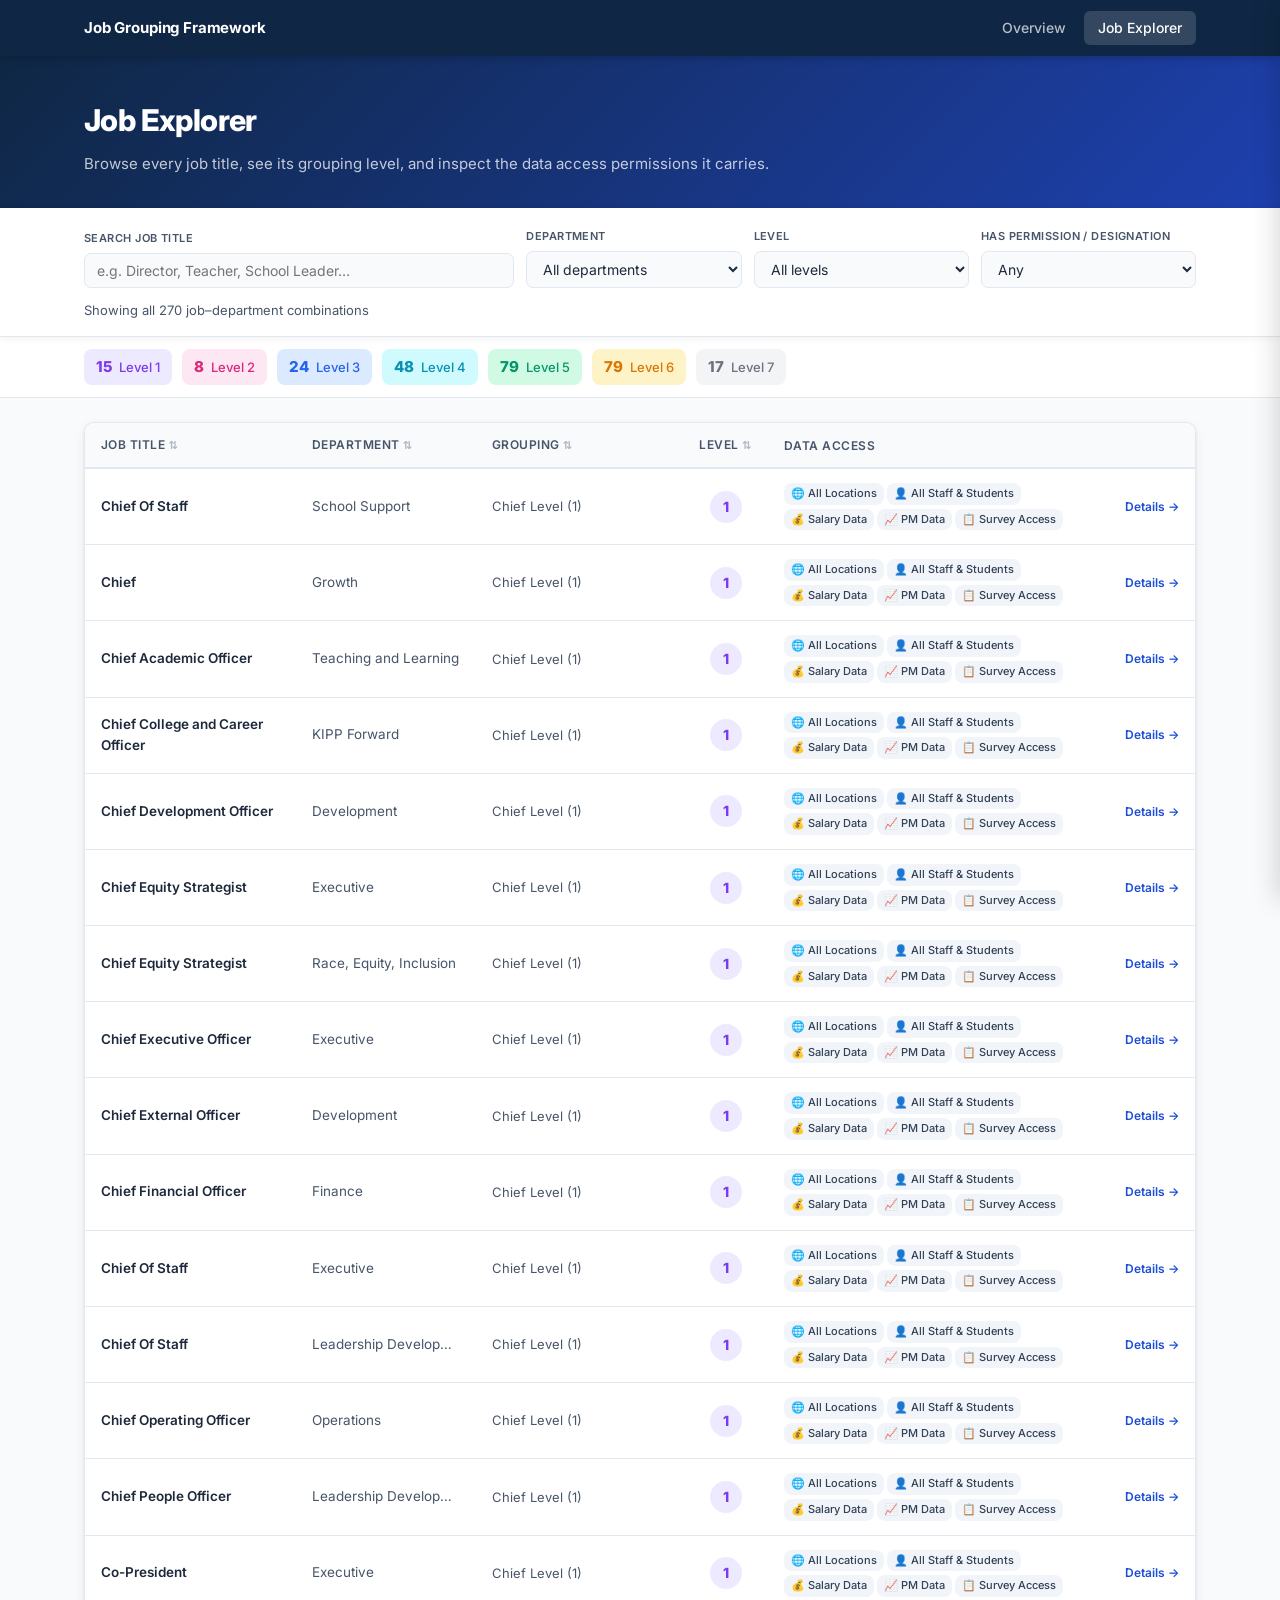
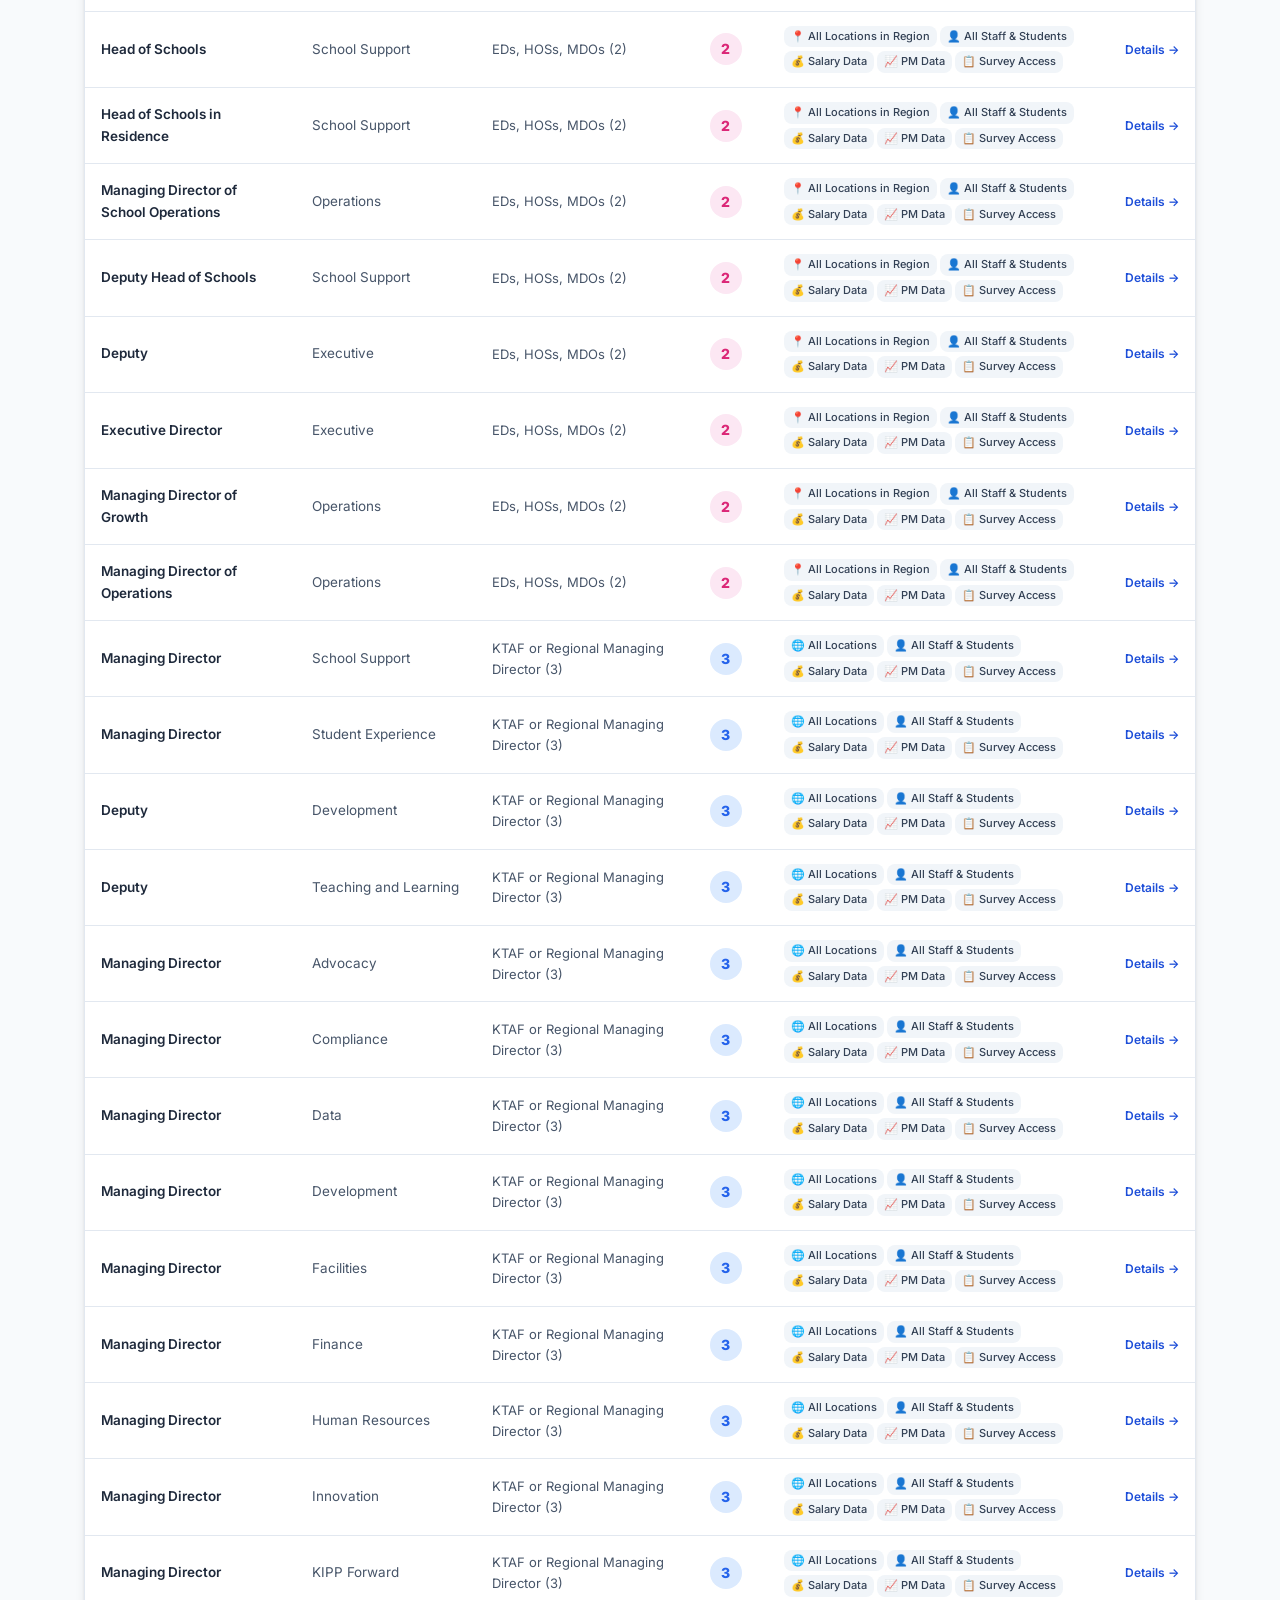
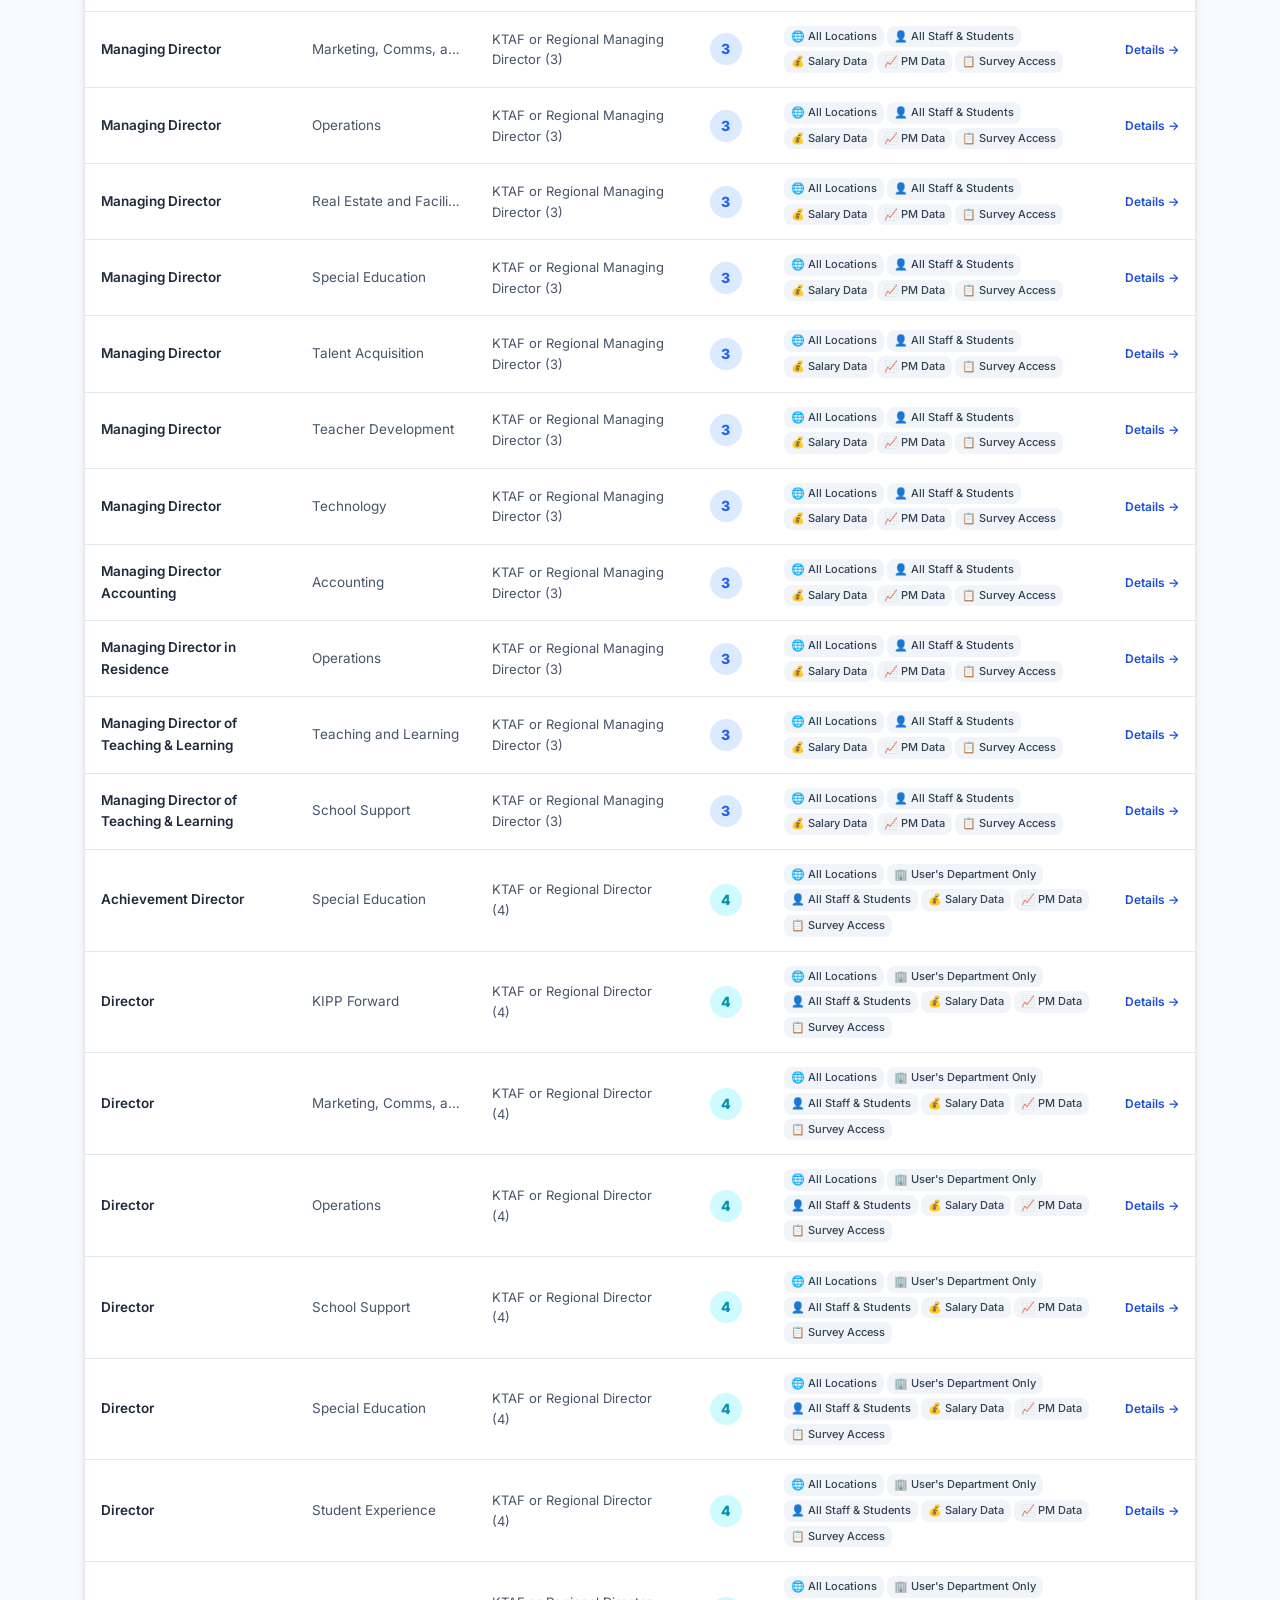
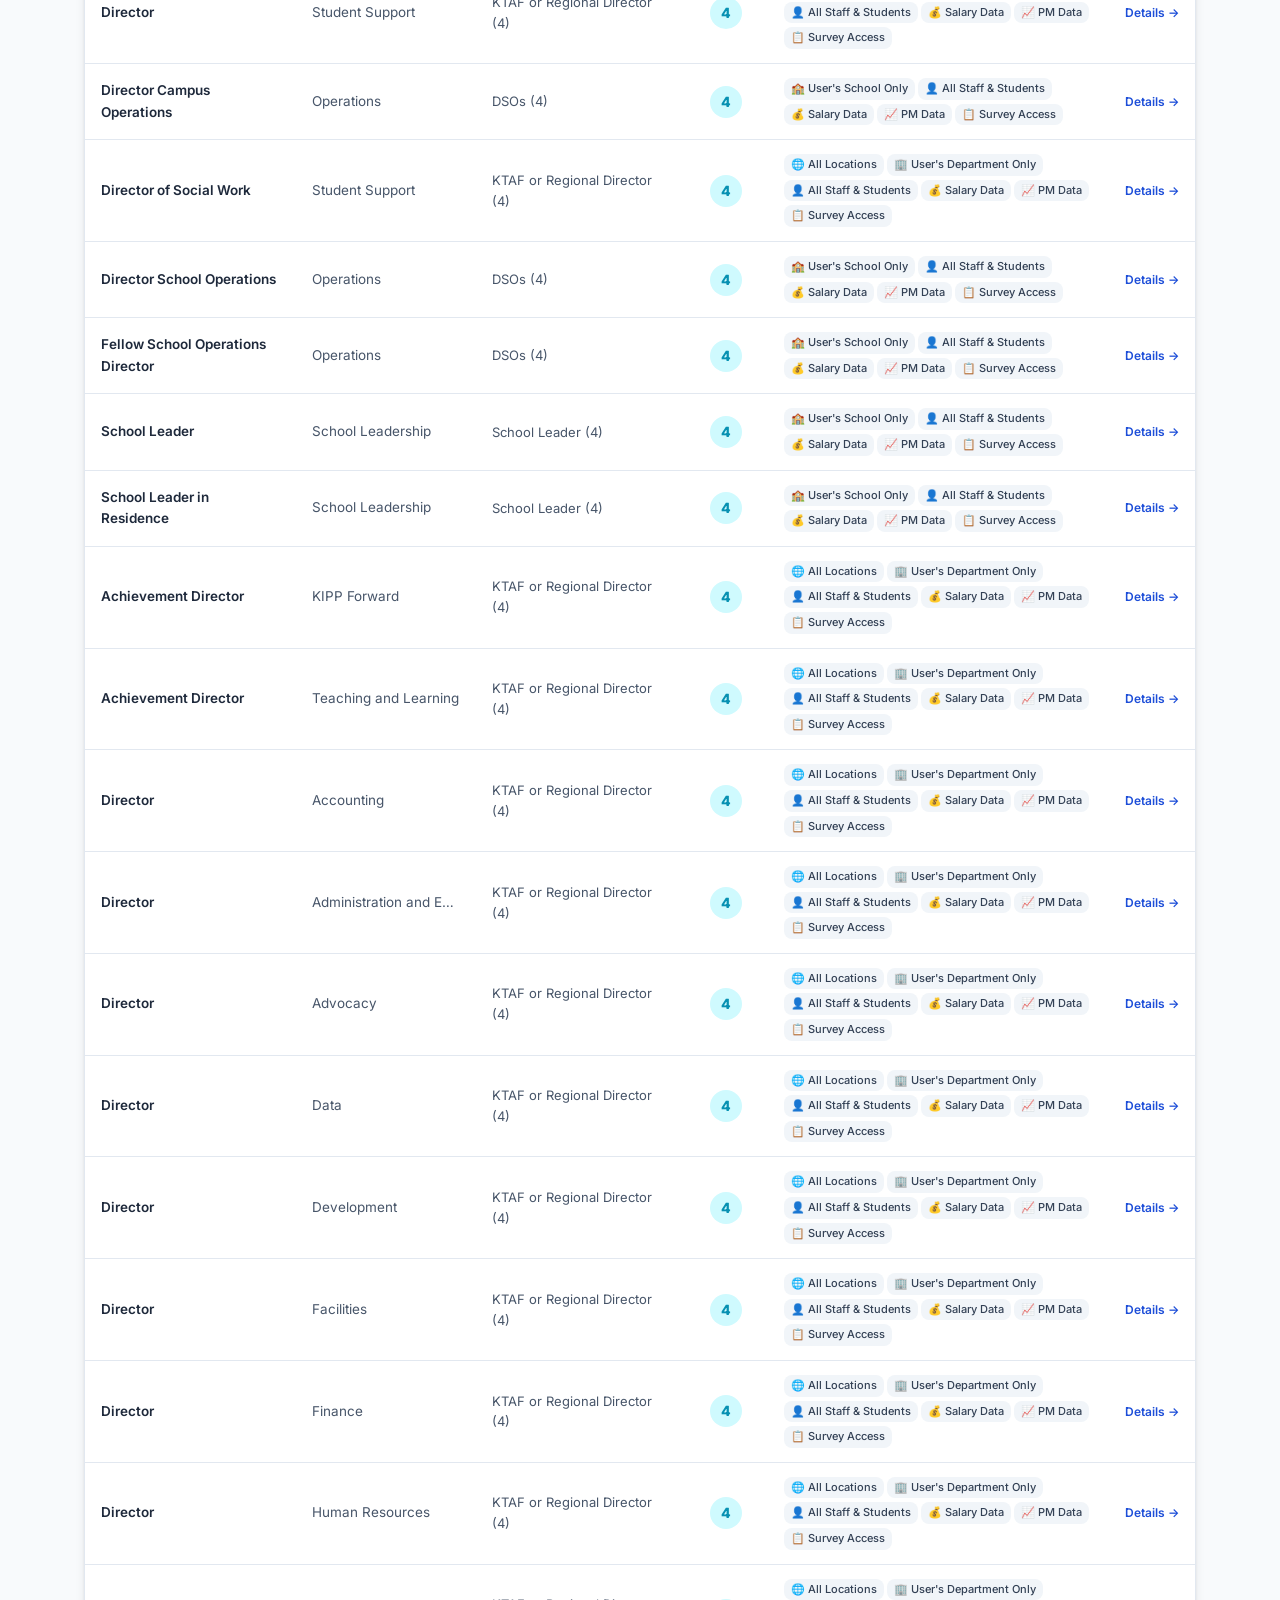
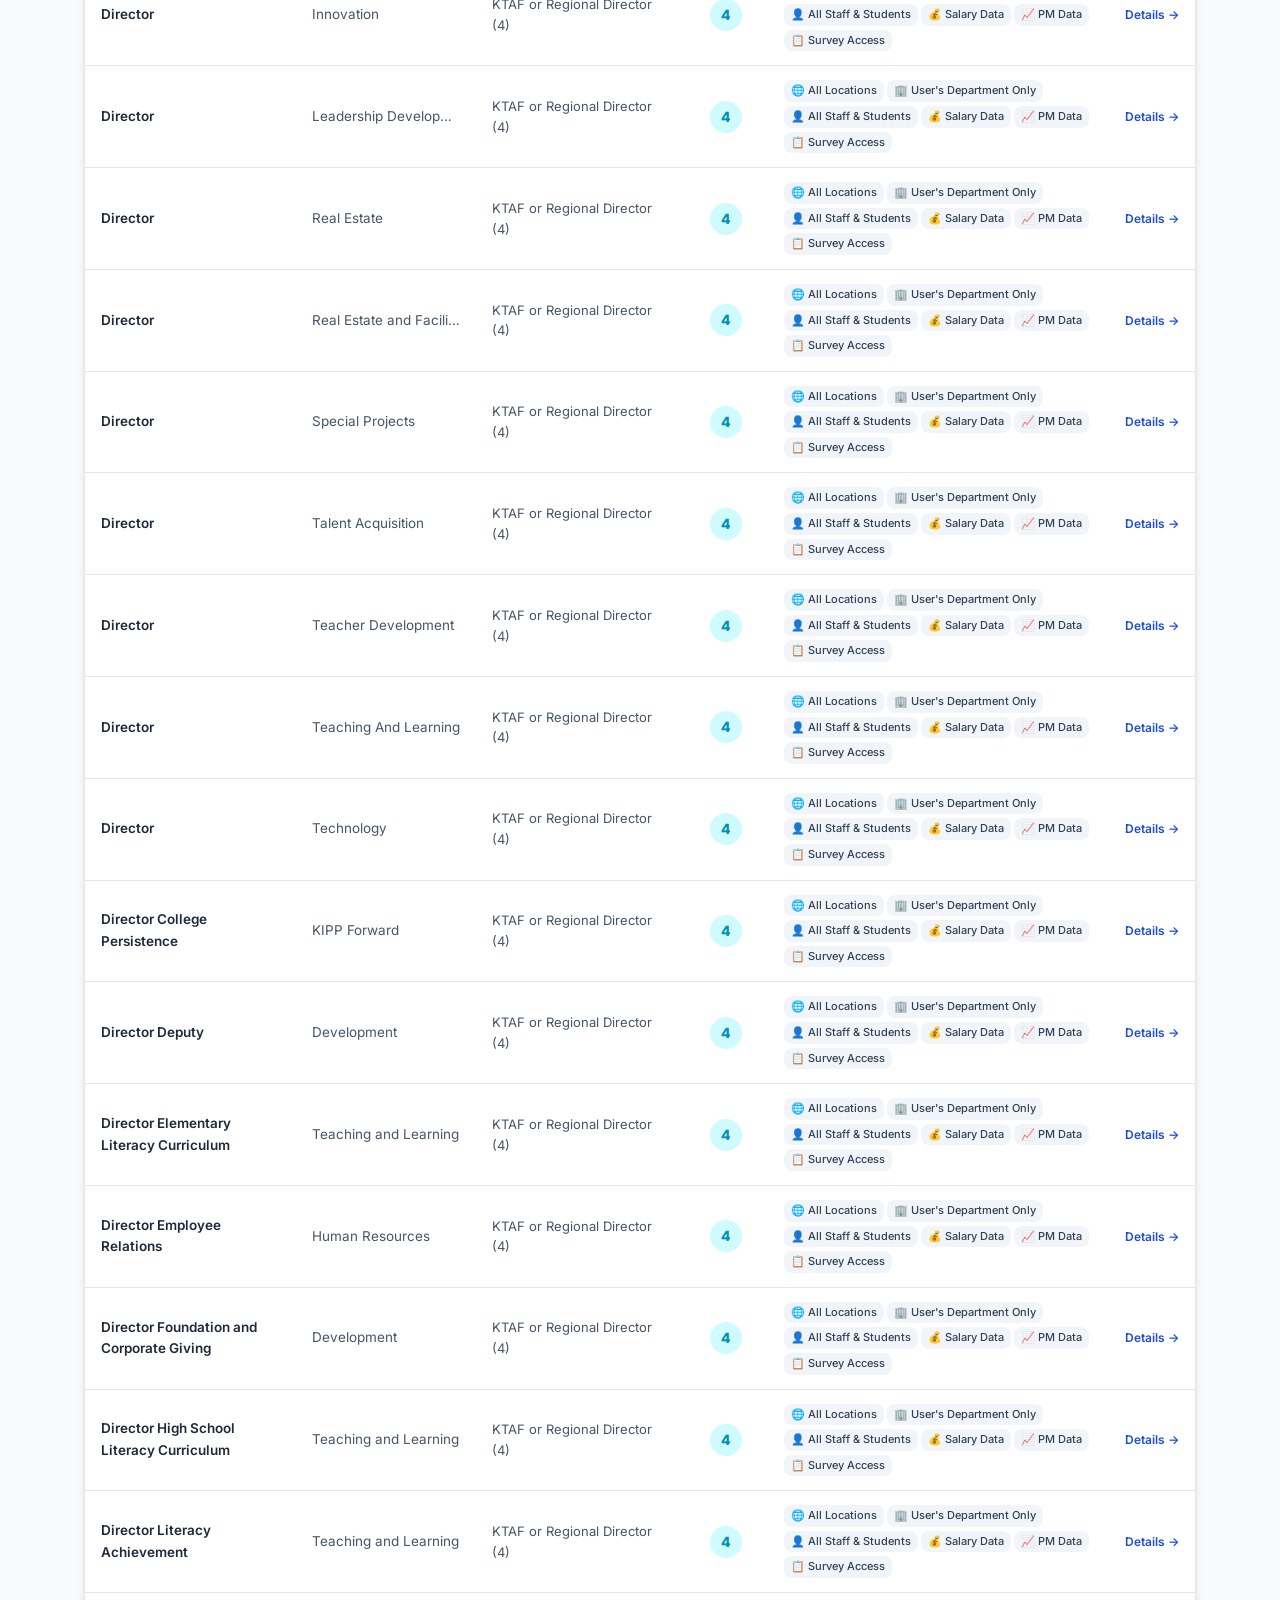
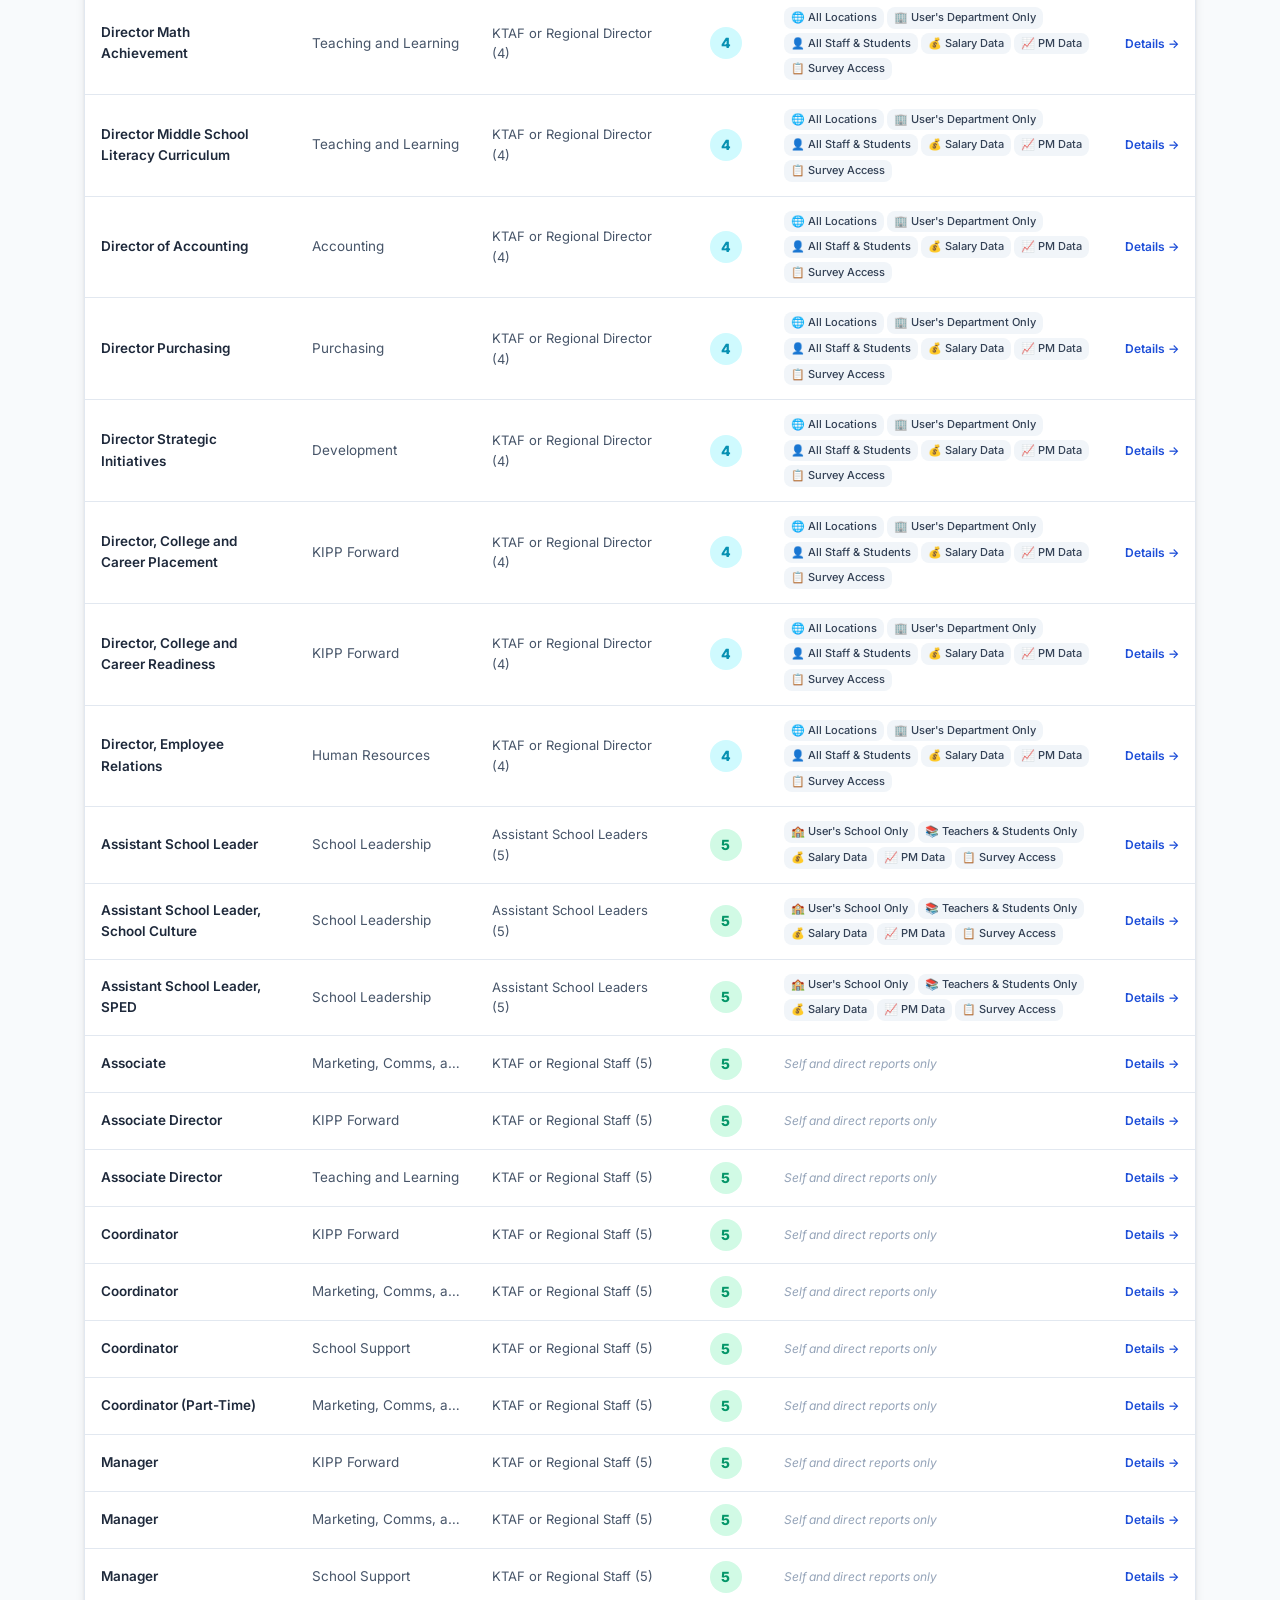
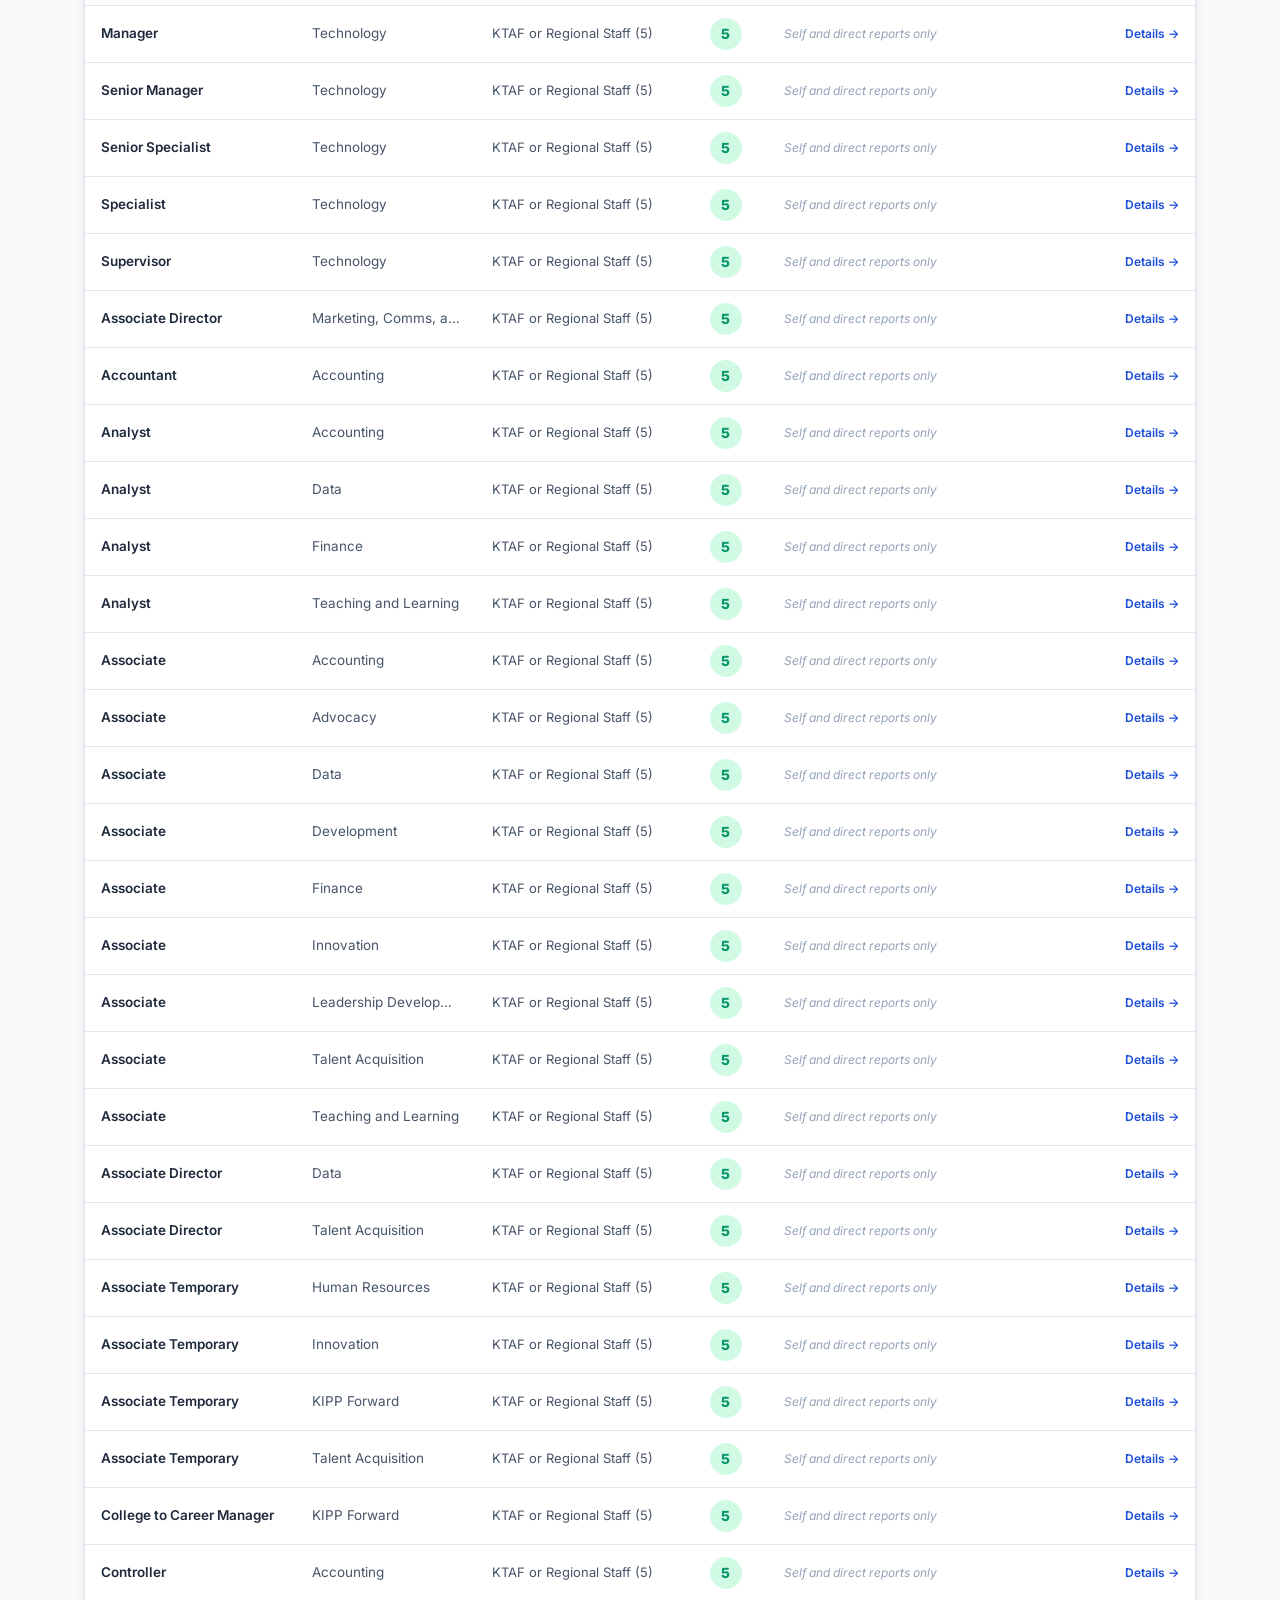
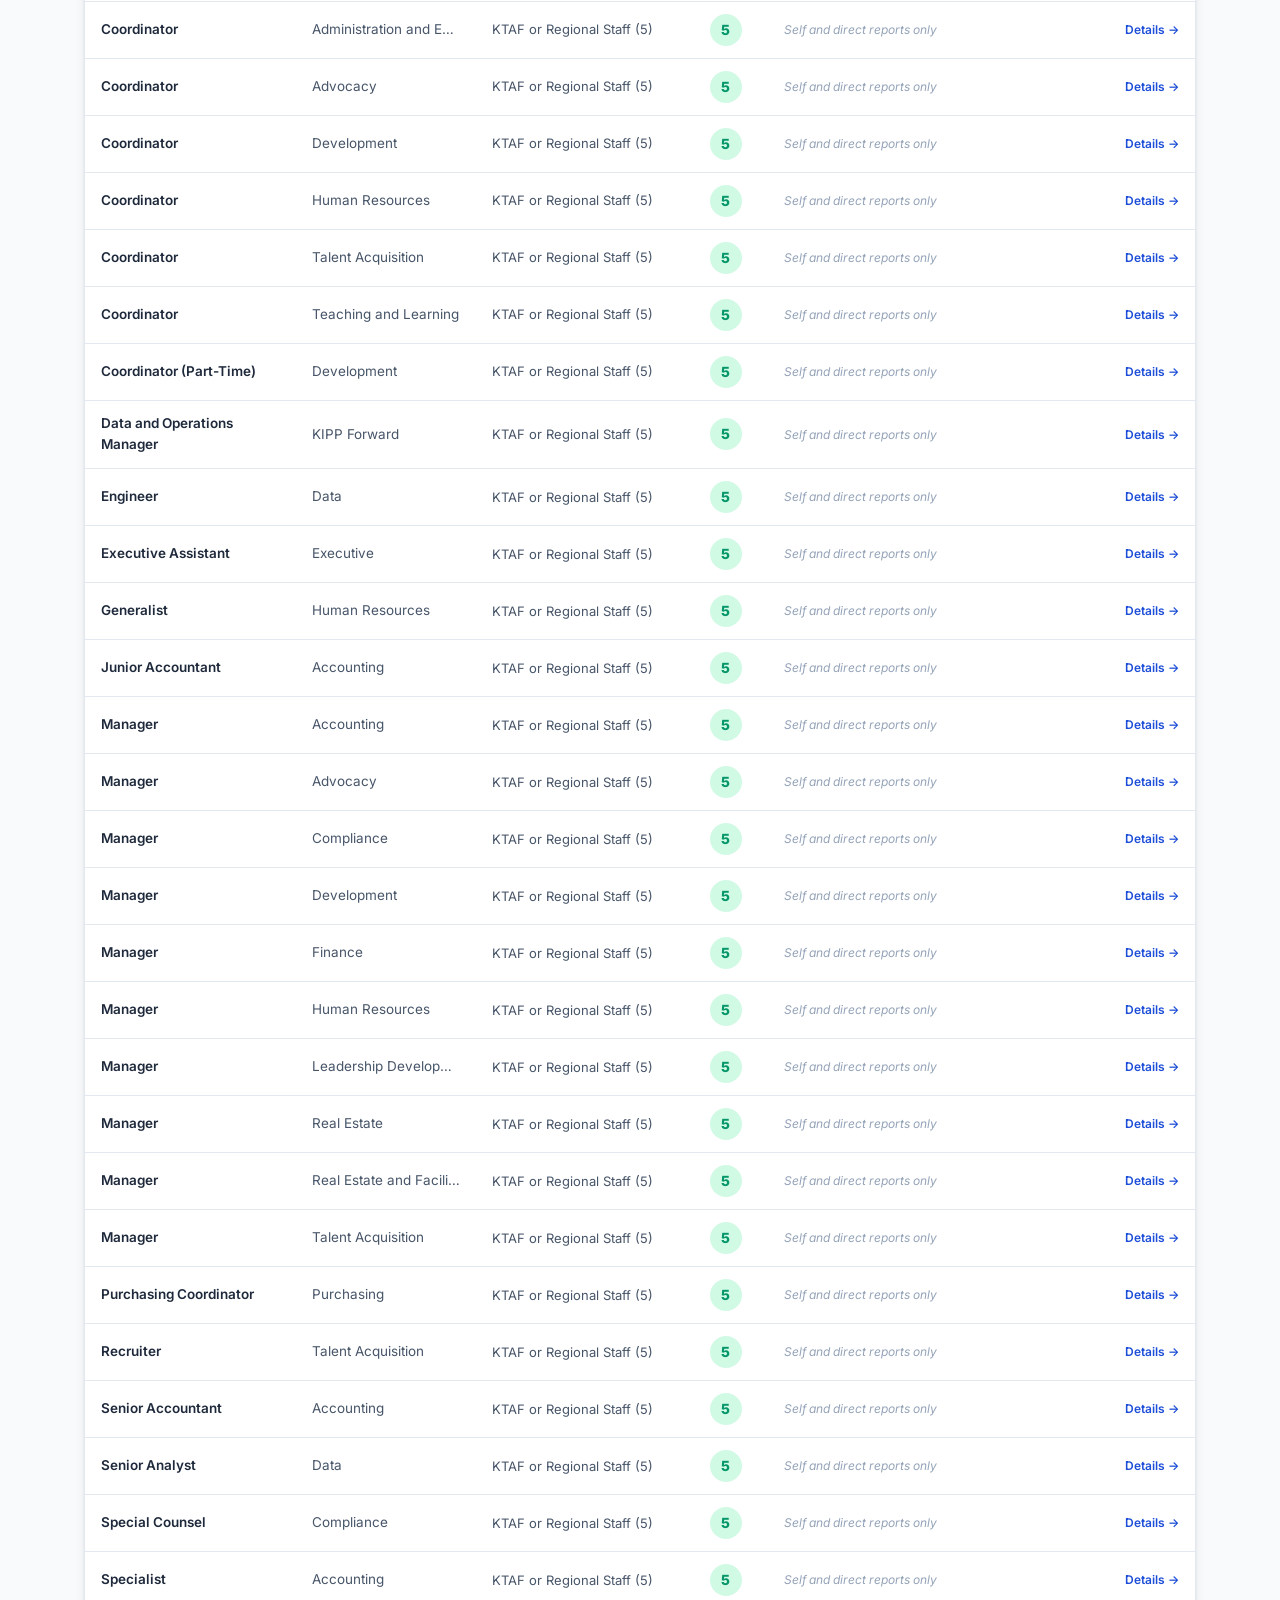
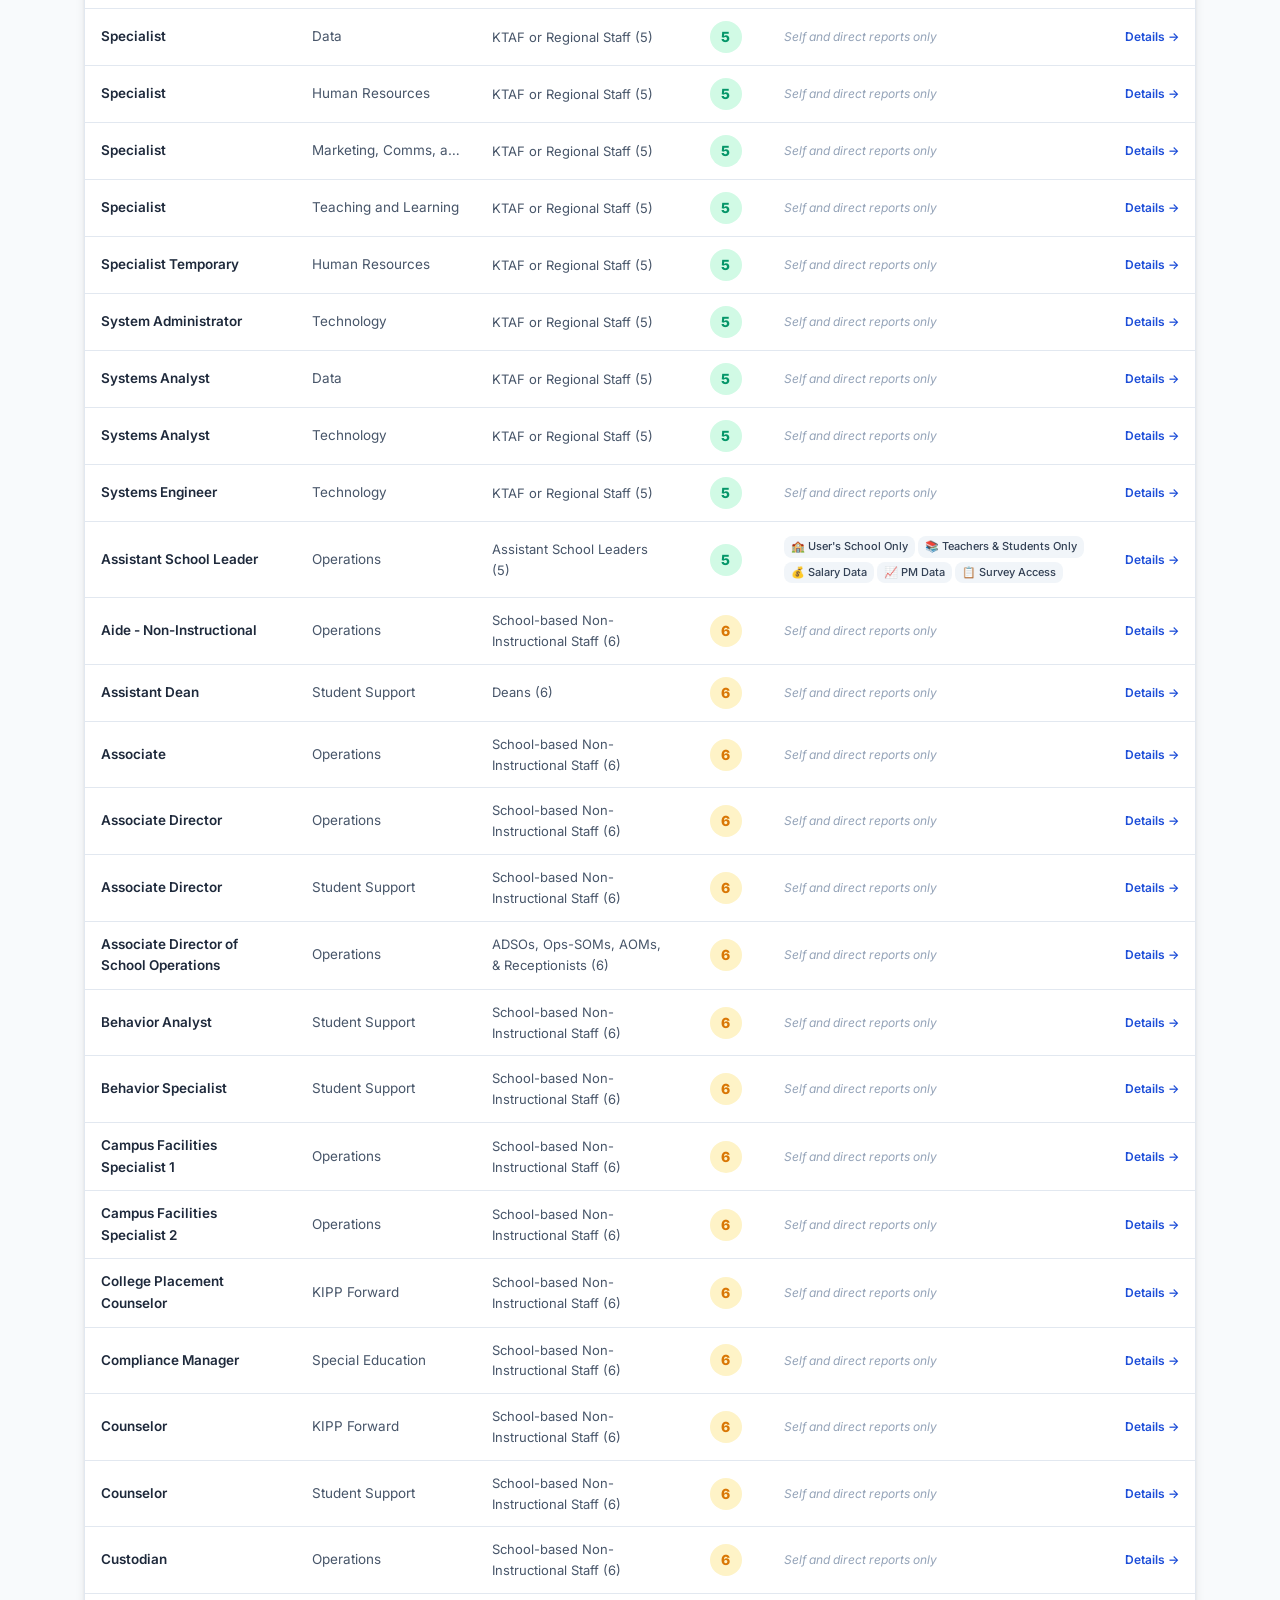
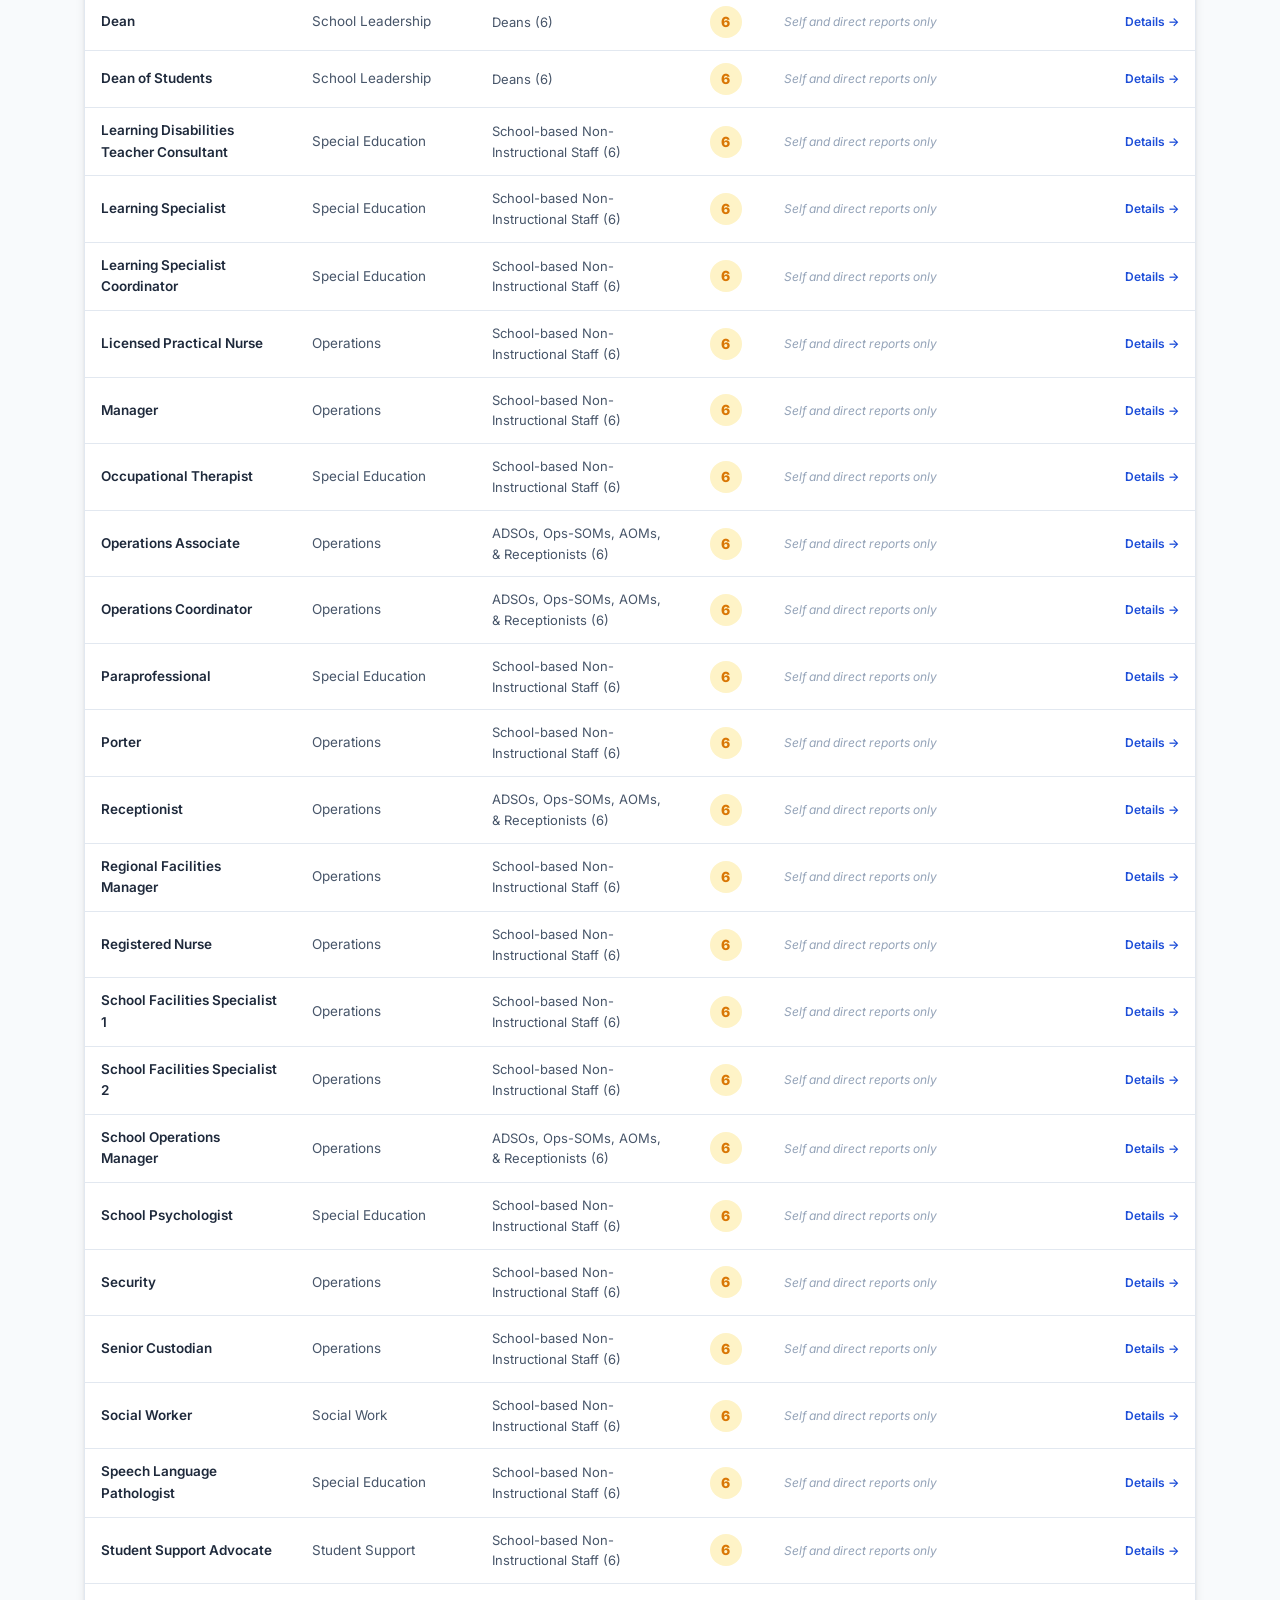
==== commit 69cb9c38: "updates to website + special groupings" ====
--- a/website/explorer.html
+++ b/website/explorer.html
@@ -58,17 +58,25 @@
         </select>
       </div>
       <div class="control-group">
-        <label class="control-label" for="filter-perm">Has permission</label>
+        <label class="control-label" for="filter-perm">Has permission / designation</label>
         <select id="filter-perm" class="control-input">
           <option value="">Any</option>
-          <option value="Salary">Salary access</option>
-          <option value="PM Data">PM Data access</option>
-          <option value="Survey Access">Survey access</option>
-          <option value="All Locations">All Locations</option>
-          <option value="All Locations in Region">All Locations in Region</option>
-          <option value="User's School Only">User's School Only</option>
-          <option value="All Staff/Students">All Staff/Students</option>
-          <option value="Teachers & Students Only">Teachers &amp; Students Only</option>
+          <optgroup label="Data Access">
+            <option value="Salary">Salary access</option>
+            <option value="PM Data">PM Data access</option>
+            <option value="Survey Access">Survey access</option>
+            <option value="All Locations">All Locations</option>
+            <option value="All Locations in Region">All Locations in Region</option>
+            <option value="User's School Only">User's School Only</option>
+            <option value="All Staff/Students">All Staff/Students</option>
+            <option value="Teachers &amp; Students Only">Teachers &amp; Students Only</option>
+          </optgroup>
+          <optgroup label="Special Team Designations">
+            <option value="Data Team">Data Team</option>
+            <option value="HR Team">HR Team</option>
+            <option value="Finance, Accounting, and Compliance Team">Finance / Accounting / Compliance</option>
+            <option value="CEO">CEO</option>
+          </optgroup>
         </select>
       </div>
     </div>
@@ -125,41 +133,8 @@
     <h3 class="drawer-section-title">Data Access Permissions</h3>
     <div id="drawer-permissions" class="drawer-permissions"></div>
 
-    <h3 class="drawer-section-title">Special Designations</h3>
-    <div class="drawer-special-note">
-      Special designations are applied per-individual and override the standard level rules.
-      They must be manually assigned during onboarding or role changes.
-    </div>
-    <div class="drawer-special-grid">
-      <div class="drawer-special-item">
-        <span class="drawer-special-icon">👤</span>
-        <div>
-          <div class="drawer-special-name">CEO</div>
-          <div class="drawer-special-desc">Full access to all data</div>
-        </div>
-      </div>
-      <div class="drawer-special-item">
-        <span class="drawer-special-icon">📊</span>
-        <div>
-          <div class="drawer-special-name">Data Team</div>
-          <div class="drawer-special-desc">Full access to all data</div>
-        </div>
-      </div>
-      <div class="drawer-special-item">
-        <span class="drawer-special-icon">🧑‍💼</span>
-        <div>
-          <div class="drawer-special-name">HR Team</div>
-          <div class="drawer-special-desc">All staff data access</div>
-        </div>
-      </div>
-      <div class="drawer-special-item">
-        <span class="drawer-special-icon">💰</span>
-        <div>
-          <div class="drawer-special-name">Finance / Accounting / Compliance</div>
-          <div class="drawer-special-desc">Full access to all data</div>
-        </div>
-      </div>
-    </div>
+    <h3 class="drawer-section-title">Special Team Designations</h3>
+    <div id="drawer-special"></div>
   </div>
 </aside>
 
@@ -179,7 +154,7 @@
 
 // Permission display names and icons
 const PERM_META = {
-  'Peers or Above':                        { icon: '👥', label: 'Peers or Above',              cat: 'row' },
+  'Peers or Above':                        { icon: '🔑', label: 'Peers or Above',              cat: 'visibility' },
   'All Locations':                          { icon: '🌐', label: 'All Locations',                cat: 'location' },
   "User's Department Only":                { icon: '🏢', label: "User's Department Only",       cat: 'location' },
   'All Schools':                            { icon: '🏫', label: 'All Schools',                  cat: 'location' },
@@ -204,7 +179,11 @@
 
 // ── State ─────────────────────────────────────────────────────────────────────
 
-let filteredData = [...JOB_DATA];
+// Exclude Additional Work Assignment entries — these are temporary duty slots,
+// not standing roles, and clutter the job explorer.
+const DISPLAY_DATA = JOB_DATA.filter(d => d.dept.toLowerCase() !== 'additional work assignment');
+
+let filteredData = [...DISPLAY_DATA];
 let sortKey = 'level';
 let sortDir = 1;
 
@@ -231,7 +210,7 @@
 }
 
 function populateDeptFilter() {
-  const depts = [...new Set(JOB_DATA.map(d => d.dept))].sort();
+  const depts = [...new Set(DISPLAY_DATA.map(d => d.dept))].sort();
   const sel = document.getElementById('filter-dept');
   depts.forEach(d => {
     const opt = document.createElement('option');
@@ -248,7 +227,7 @@
   const level  = document.getElementById('filter-level').value;
   const perm   = document.getElementById('filter-perm').value;
 
-  filteredData = JOB_DATA.filter(d => {
+  filteredData = DISPLAY_DATA.filter(d => {
     if (q && !d.title.toLowerCase().includes(q) && !d.dept.toLowerCase().includes(q) && !d.grouping.toLowerCase().includes(q)) return false;
     if (dept && d.dept !== dept) return false;
     if (level && d.level !== parseInt(level)) return false;
@@ -262,16 +241,16 @@
 
 function updateResultCount() {
   const el = document.getElementById('result-count');
-  el.textContent = filteredData.length === JOB_DATA.length
-    ? `Showing all ${JOB_DATA.length} job–department combinations`
-    : `Showing ${filteredData.length} of ${JOB_DATA.length} job–department combinations`;
+  el.textContent = filteredData.length === DISPLAY_DATA.length
+    ? `Showing all ${DISPLAY_DATA.length} job–department combinations`
+    : `Showing ${filteredData.length} of ${DISPLAY_DATA.length} job–department combinations`;
 }
 
 // ── Stats bar ─────────────────────────────────────────────────────────────────
 
 function renderStats() {
   const counts = {};
-  JOB_DATA.forEach(d => { counts[d.level] = (counts[d.level] || 0) + 1; });
+  DISPLAY_DATA.forEach(d => { counts[d.level] = (counts[d.level] || 0) + 1; });
   const row = document.getElementById('stats-row');
   row.innerHTML = Object.entries(LEVEL_META).map(([lvl, meta]) =>
     `<div class="stat-chip" style="--chip-color:${meta.color}; --chip-bg:${meta.bg};">
@@ -305,7 +284,7 @@
     const meta = LEVEL_META[d.level] || { color: '#999', bg: '#eee', label: 'Unknown' };
     const accessSummary = buildAccessSummary(d.permissions);
     return `
-      <tr onclick="openDrawer(${JOB_DATA.indexOf(d)})" class="table-row" tabindex="0">
+      <tr onclick="openDrawer(${DISPLAY_DATA.indexOf(d)})" class="table-row" tabindex="0">
         <td class="td-title">${esc(d.title)}</td>
         <td class="td-dept">${esc(d.dept)}</td>
         <td class="td-grouping">${esc(d.grouping)}</td>
@@ -329,13 +308,13 @@
     });
   return chips.length
     ? chips.join('')
-    : '<span class="access-mini-none">Default access only</span>';
+    : '<span class="access-mini-none">Self and direct reports only</span>';
 }
 
 // ── Detail drawer ─────────────────────────────────────────────────────────────
 
 function openDrawer(idx) {
-  const d = JOB_DATA[idx];
+  const d = DISPLAY_DATA[idx];
   const meta = LEVEL_META[d.level] || { color: '#999', bg: '#eee', label: 'Unknown' };
 
   document.getElementById('drawer-title').textContent = d.title;
@@ -359,15 +338,52 @@
     special:  '⭐ Special',
   };
 
-  // Non-special permissions from PERM_META
-  const nonSpecialCols = PERMISSION_COLS.filter(c =>
-    (PERM_META[c] || {}).cat !== 'special'
-  );
-  const specialCols = PERMISSION_COLS.filter(c =>
-    (PERM_META[c] || {}).cat === 'special'
-  );
+  // Standard permissions (excludes 'visibility' and 'special' categories)
+  const nonSpecialCols = PERMISSION_COLS.filter(c => {
+    const cat = (PERM_META[c] || {}).cat;
+    return cat !== 'special' && cat !== 'visibility';
+  });
 
   let html = '';
+
+  // ── Peers or Above: always rendered first, with level-aware explanation ──
+  const peersGranted = d.permissions['Peers or Above'];
+  if (peersGranted) {
+    html += `<div class="perm-group perm-group-peers-granted">
+      <div class="perm-group-title">🔑 Row Visibility</div>
+      <div class="perm-row granted peers-granted-row">
+        <span class="perm-icon">✓</span>
+        <div>
+          <span class="perm-label">🔑 Peers or Above</span>
+          <div class="perm-sublabel perm-sublabel-rare">
+            Rarely granted · Can see records for staff at <strong>all levels</strong>, including peers and senior staff.
+          </div>
+        </div>
+      </div>
+    </div>`;
+  } else {
+    const below = d.level < 7 ? `Levels ${d.level + 1}–7` : 'none (highest level)';
+    const blocked = d.level > 1 ? `Levels 1–${d.level} (including peers)` : 'none';
+    html += `<div class="perm-group">
+      <div class="perm-group-title">🔑 Row Visibility</div>
+      <div class="perm-row granted">
+        <span class="perm-icon">✓</span>
+        <div>
+          <span class="perm-label">👇 Downward visibility</span>
+          <div class="perm-sublabel">Can see records for staff below this level: <strong>${below}</strong></div>
+        </div>
+      </div>
+      <div class="perm-row denied">
+        <span class="perm-icon">✗</span>
+        <div>
+          <span class="perm-label">🔑 Peers or Above — not granted</span>
+          <div class="perm-sublabel perm-sublabel-warn">
+            Cannot see: <strong>${blocked}</strong>. Requires explicit Peers or Above grant (issued to very few staff).
+          </div>
+        </div>
+      </div>
+    </div>`;
+  }
 
   // Standard permissions (non-special)
   nonSpecialCols.forEach(col => {
@@ -391,6 +407,42 @@
 
   document.getElementById('drawer-permissions').innerHTML = html;
 
+  // Special team designations (data-driven)
+  const SPECIAL_META = {
+    'Data Team':                              { icon: '📊', desc: 'Can see all data across the organization' },
+    'CEO':                                    { icon: '👤', desc: 'Can see all data — executive-level access' },
+    'HR Team':                                { icon: '🧑‍💼', desc: 'Can see all staff records org-wide' },
+    'Finance, Accounting, and Compliance Team': { icon: '💰', desc: 'Can see all financial and compliance data' },
+  };
+  const specialOrder = ['Data Team', 'HR Team', 'Finance, Accounting, and Compliance Team', 'CEO'];
+  const anyGranted = specialOrder.some(k => d.permissions[k]);
+
+  let specialHtml = `<div class="drawer-special-note">
+    Designations reflect the default for this role's department.
+    They may be granted or revoked per-individual by an admin during onboarding or role changes.
+  </div>
+  <div class="special-desig-grid">`;
+
+  specialOrder.forEach(key => {
+    const granted = d.permissions[key];
+    const sm = SPECIAL_META[key] || { icon: '·', desc: '' };
+    specialHtml += `
+    <div class="special-desig-item ${granted ? 'special-desig-granted' : 'special-desig-denied'}">
+      <span class="special-desig-icon">${sm.icon}</span>
+      <div>
+        <div class="special-desig-name">${esc(key)}</div>
+        <div class="special-desig-status">${granted
+          ? `<span class="special-desig-yes">✓ Designated for this role</span>`
+          : `<span class="special-desig-no">Not this role's default</span>`
+        }</div>
+        <div class="special-desig-desc">${sm.desc}</div>
+      </div>
+    </div>`;
+  });
+
+  specialHtml += `</div>`;
+  document.getElementById('drawer-special').innerHTML = specialHtml;
+
   document.getElementById('detail-drawer').classList.add('open');
   document.getElementById('drawer-overlay').classList.add('open');
 }
--- a/website/styles.css
+++ b/website/styles.css
@@ -959,6 +959,208 @@
 .drawer-special-name { font-size: 13px; font-weight: 700; }
 .drawer-special-desc { font-size: 12px; color: var(--text-2); margin-top: 2px; }
 
+/* ── Peers or Above — index.html ─────────────────────────────────────────── */
+.deny-text-second {
+  margin-top: 10px;
+  font-size: 14px;
+  color: rgba(255,255,255,.78);
+  line-height: 1.7;
+}
+.deny-text-second strong { color: #fff; }
+.deny-text-second em     { color: #93c5fd; font-style: normal; font-weight: 600; }
+
+.deny-pillar-rare {
+  border-color: rgba(251,191,36,.4);
+  background: rgba(251,191,36,.08);
+  color: #fde68a;
+}
+
+/* Full-width peers card inside Special Access */
+.peers-card {
+  grid-column: 1 / -1;
+  background: linear-gradient(135deg, #0f2744 0%, #1e3a5f 100%);
+  color: #fff;
+  border-radius: var(--radius);
+  padding: 32px;
+  box-shadow: var(--shadow);
+  border: 1px solid rgba(255,255,255,.08);
+}
+.peers-card-inner {
+  display: grid;
+  grid-template-columns: 1fr 1fr;
+  gap: 40px;
+  align-items: start;
+}
+@media (max-width: 720px) {
+  .peers-card-inner { grid-template-columns: 1fr; gap: 24px; }
+}
+
+.peers-card-left { display: flex; flex-direction: column; gap: 16px; }
+
+.peers-rarity-badge {
+  display: inline-block;
+  background: rgba(251,191,36,.2);
+  border: 1px solid rgba(251,191,36,.4);
+  color: #fde68a;
+  font-size: 11px;
+  font-weight: 700;
+  letter-spacing: .06em;
+  text-transform: uppercase;
+  padding: 4px 12px;
+  border-radius: 20px;
+  align-self: flex-start;
+}
+
+.peers-icon {
+  font-size: 36px;
+  line-height: 1;
+}
+
+.peers-card-left h4 {
+  font-size: 20px;
+  font-weight: 800;
+  letter-spacing: -.01em;
+  margin-bottom: 4px;
+}
+.peers-card-left p {
+  font-size: 14px;
+  color: rgba(255,255,255,.78);
+  line-height: 1.7;
+}
+.peers-card-left ul {
+  list-style: none;
+  display: flex;
+  flex-direction: column;
+  gap: 7px;
+  font-size: 14px;
+  color: rgba(255,255,255,.78);
+}
+.peers-card-left ul li::before { content: '✓ '; color: #6ee7b7; font-weight: 700; }
+
+.peers-card-right { display: flex; flex-direction: column; gap: 14px; }
+
+.peers-example-title {
+  font-size: 11px;
+  font-weight: 700;
+  text-transform: uppercase;
+  letter-spacing: .06em;
+  color: rgba(255,255,255,.5);
+  margin-bottom: 4px;
+}
+
+.peers-levels { display: flex; flex-direction: column; gap: 8px; }
+
+.peers-level-row {
+  display: flex;
+  align-items: center;
+  gap: 12px;
+  padding: 8px 12px;
+  border-radius: 8px;
+  background: rgba(255,255,255,.05);
+}
+.peers-level-you   { border: 1px solid rgba(96,165,250,.4); }
+.peers-level-below { border: 1px solid rgba(52,211,153,.2); }
+.peers-level-above { border: 1px solid rgba(248,113,113,.2); background: rgba(239,68,68,.06); }
+
+.peers-level-pill {
+  font-size: 12px;
+  font-weight: 700;
+  padding: 4px 12px;
+  border-radius: 20px;
+  white-space: nowrap;
+  flex-shrink: 0;
+}
+
+.peers-level-status {
+  font-size: 13px;
+  font-weight: 500;
+}
+.peers-blocked { color: #fca5a5; }
+.peers-allowed { color: #6ee7b7; }
+
+.peers-holder {
+  font-size: 13px;
+  color: rgba(255,255,255,.75);
+  padding: 6px 10px;
+  background: rgba(255,255,255,.06);
+  border-radius: 6px;
+  border-left: 3px solid rgba(147,197,253,.4);
+}
+
+/* ── Peers or Above — explorer.html drawer ───────────────────────────────── */
+.perm-sublabel {
+  font-size: 12px;
+  color: var(--text-2);
+  padding: 3px 0 3px 28px;
+  line-height: 1.5;
+}
+.perm-sublabel strong { color: var(--text); }
+
+.perm-sublabel-rare {
+  color: #0369a1;
+  background: #e0f2fe;
+  border-radius: 5px;
+  padding: 4px 10px 4px 28px;
+  margin-top: 2px;
+}
+
+.perm-sublabel-warn {
+  color: #b45309;
+  background: #fef3c7;
+  border-radius: 5px;
+  padding: 4px 10px 4px 28px;
+  margin-top: 2px;
+}
+
+.perm-group-peers-granted {
+  border: 1px solid #bfdbfe;
+  border-radius: 8px;
+  padding: 10px 12px;
+  background: #eff6ff;
+  margin-bottom: 18px;
+}
+.perm-group-peers-granted .perm-group-title { color: #1d4ed8; }
+
+.peers-granted-row { padding: 6px 0; }
+.peers-granted-row .perm-icon { color: #16a34a; }
+.peers-granted-row .perm-label { color: #15803d; font-weight: 600; }
+
+/* ── Special designations grid (drawer) ──────────────────────────────────── */
+.special-desig-grid {
+  display: grid;
+  grid-template-columns: 1fr 1fr;
+  gap: 10px;
+}
+.special-desig-item {
+  display: flex;
+  gap: 10px;
+  align-items: flex-start;
+  border-radius: 8px;
+  padding: 12px;
+  border: 1px solid var(--border);
+}
+.special-desig-granted {
+  background: #f0fdf4;
+  border-color: #bbf7d0;
+}
+.special-desig-denied {
+  background: var(--bg);
+  opacity: .75;
+}
+.special-desig-icon { font-size: 20px; flex-shrink: 0; }
+.special-desig-name {
+  font-size: 13px;
+  font-weight: 700;
+  margin-bottom: 3px;
+  color: var(--text);
+}
+.special-desig-denied .special-desig-name { color: #94a3b8; }
+.special-desig-status { font-size: 12px; margin-bottom: 3px; }
+.special-desig-yes { color: #15803d; font-weight: 600; }
+.special-desig-no  { color: #94a3b8; }
+.special-desig-desc { font-size: 11px; color: var(--text-2); line-height: 1.4; }
+.special-desig-denied .special-desig-desc { color: #cbd5e1; }
+
 /* ── Responsive ───────────────────────────────────────────────────────────── */
 @media (max-width: 700px) {
   .pipeline { flex-direction: column; }
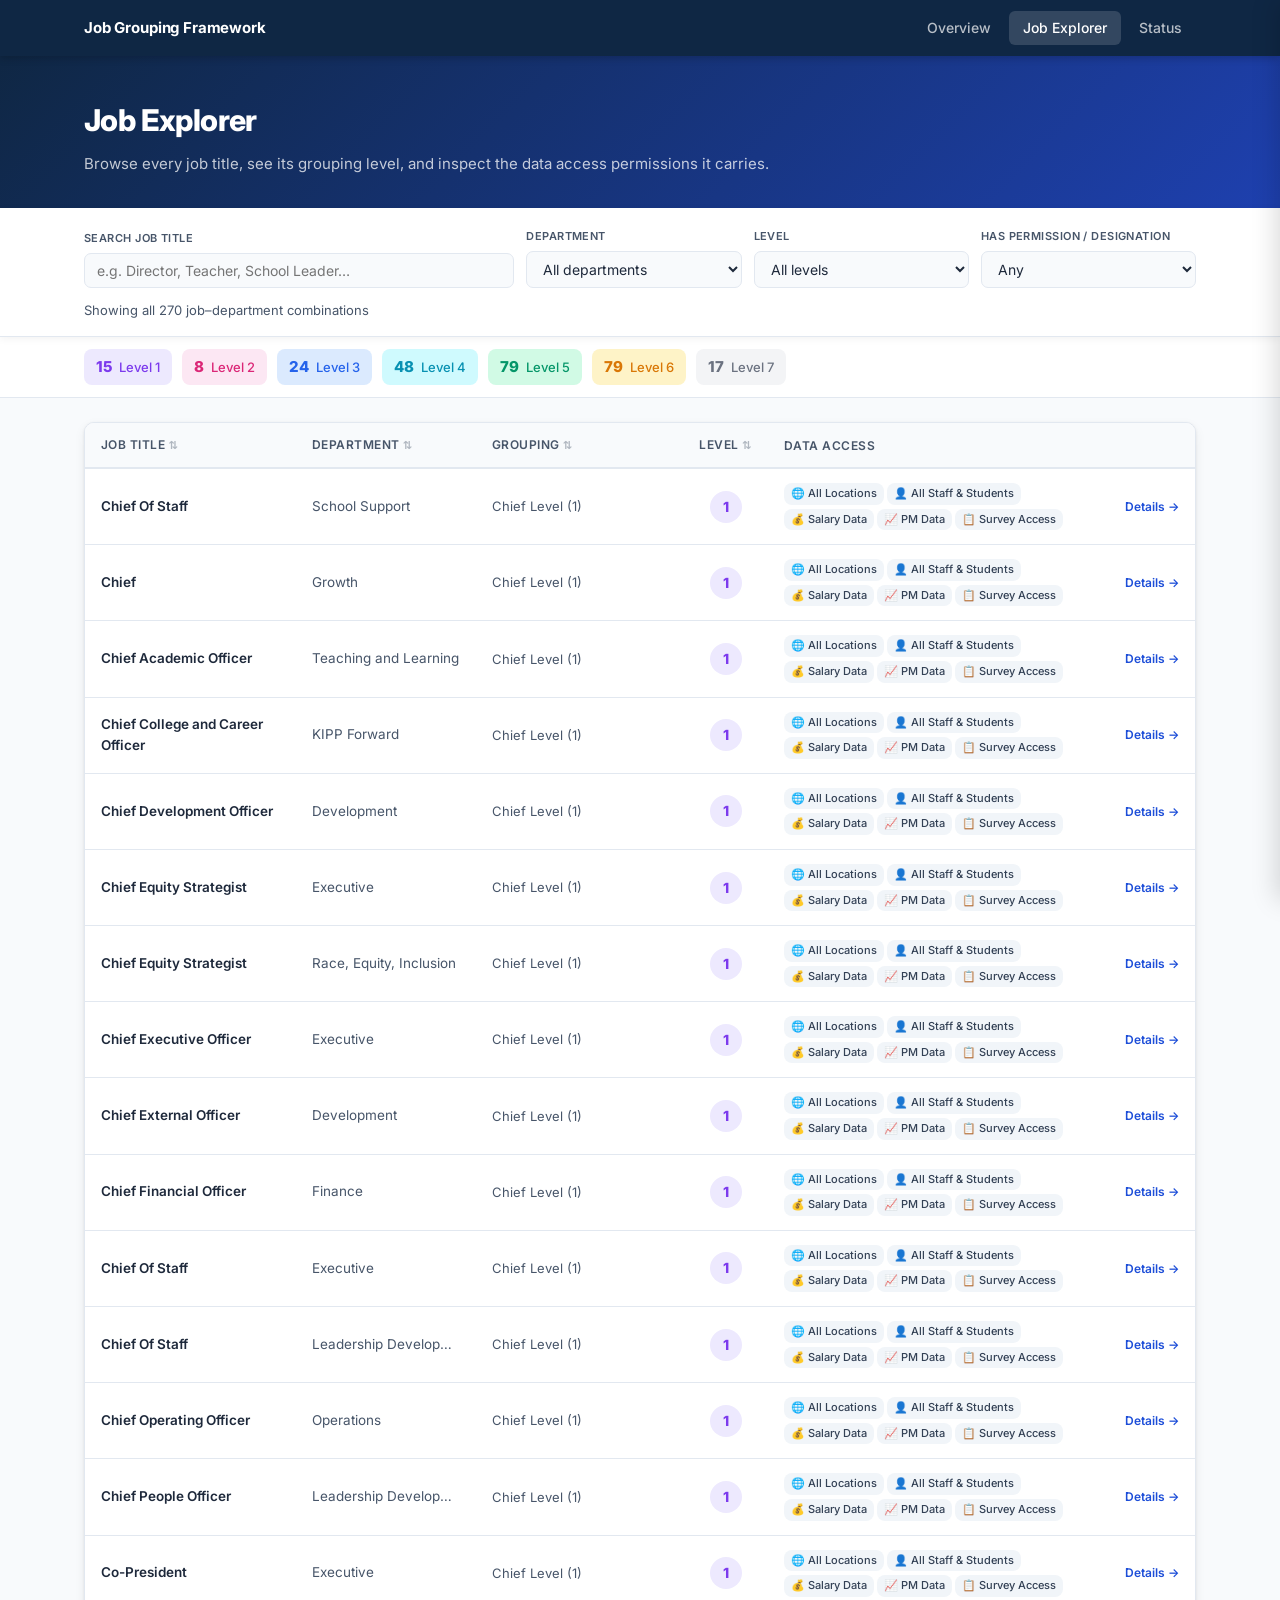
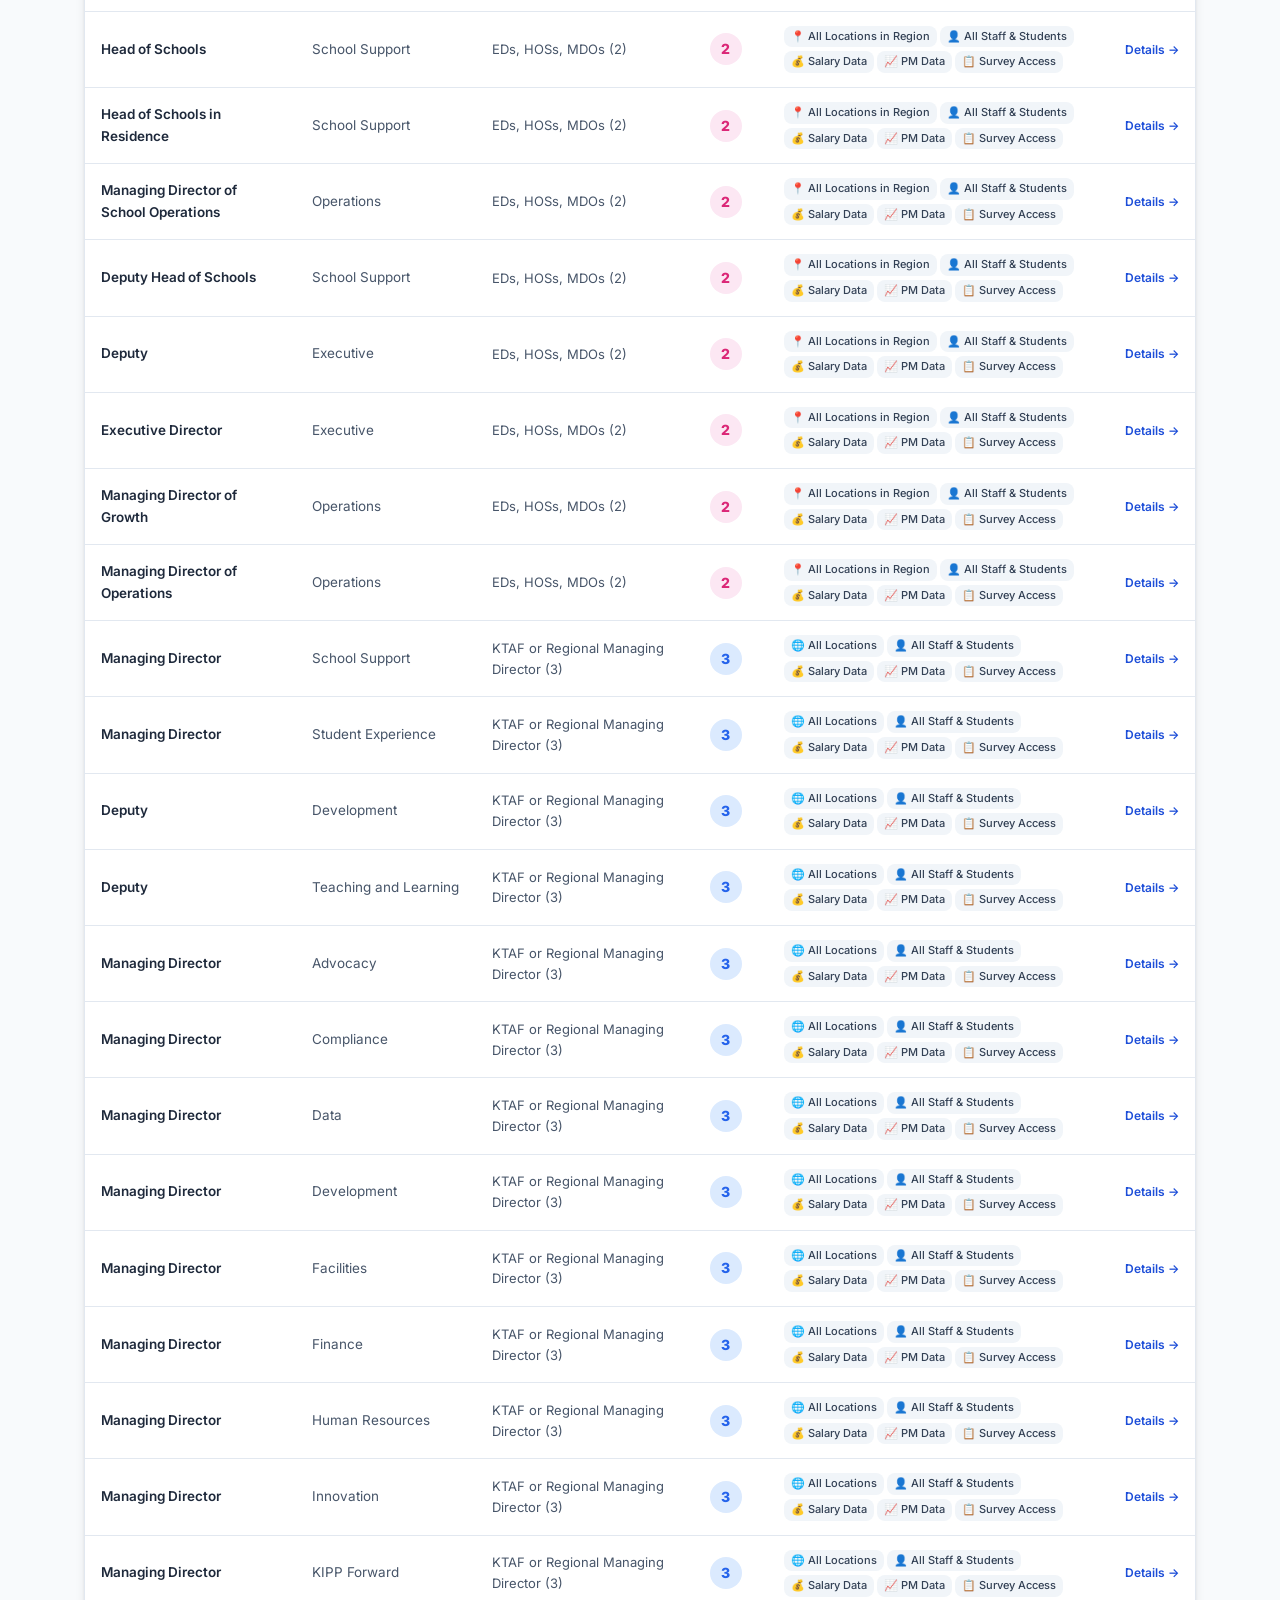
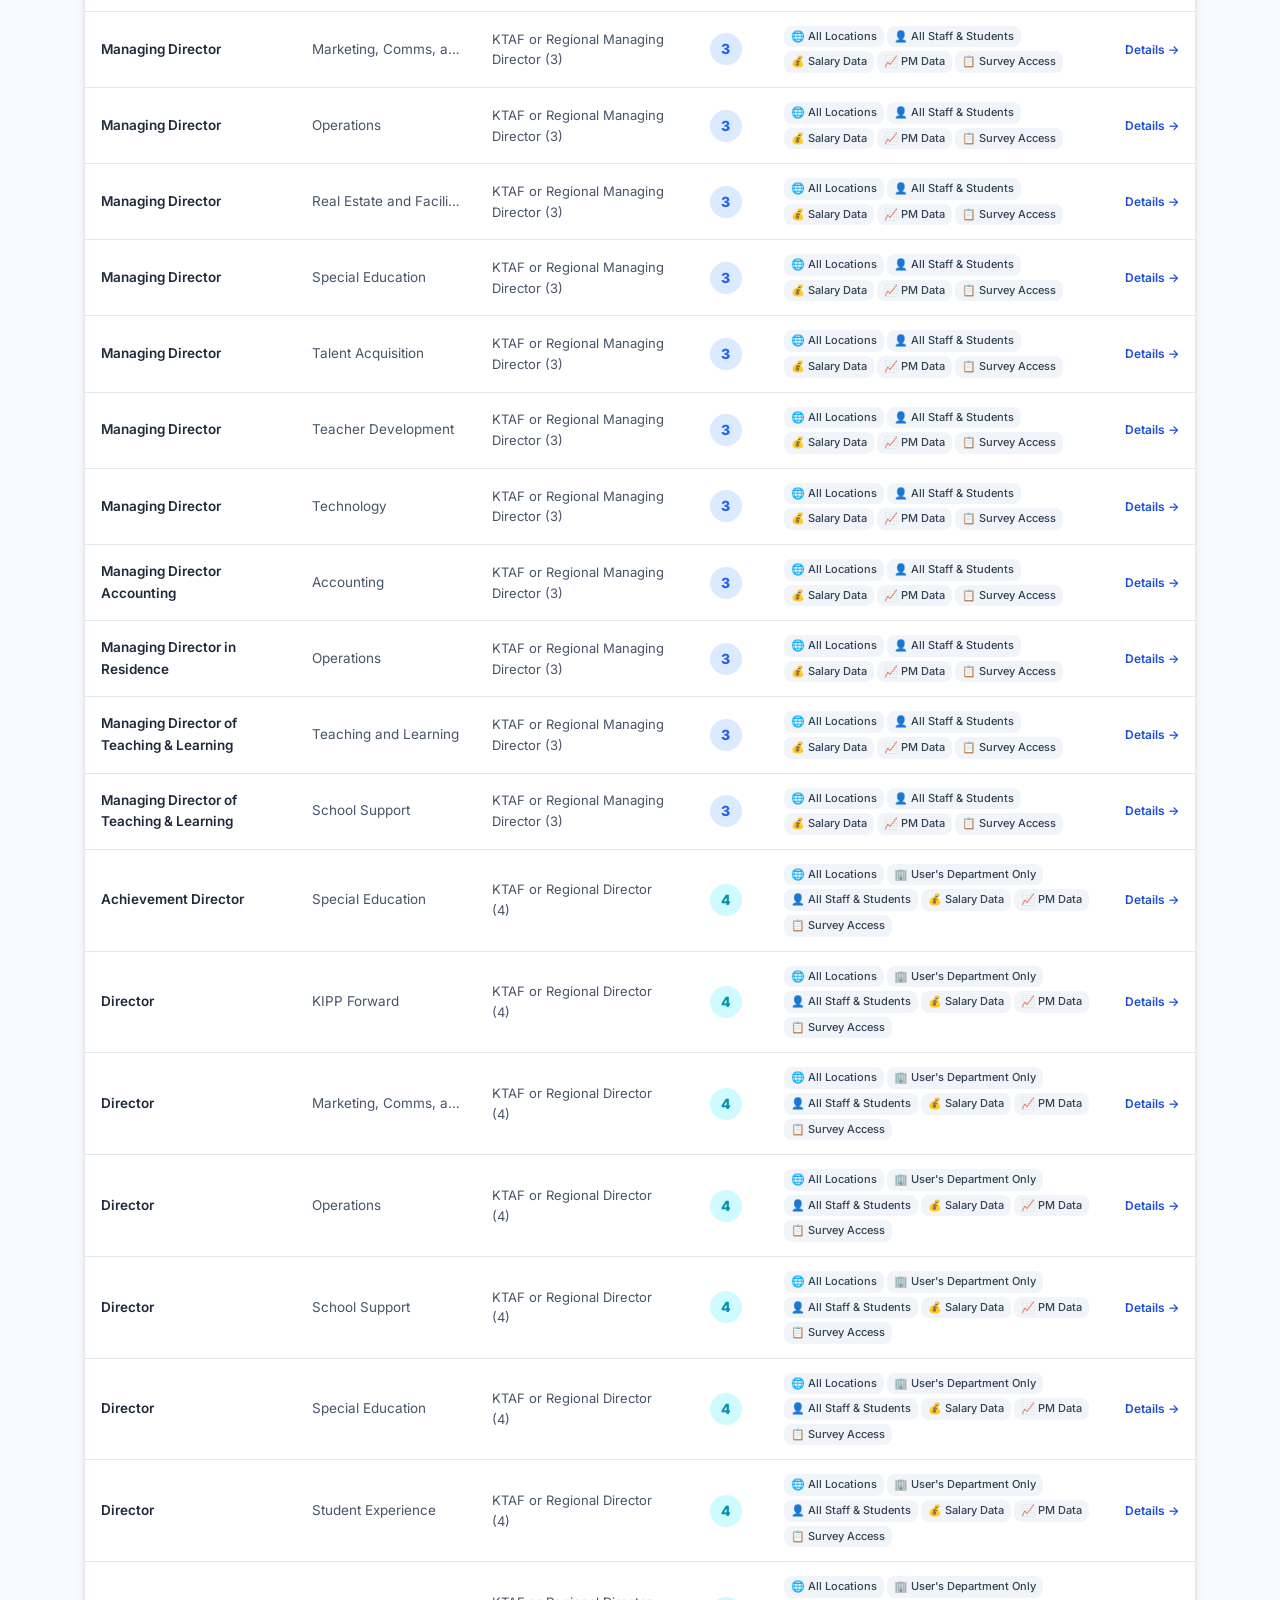
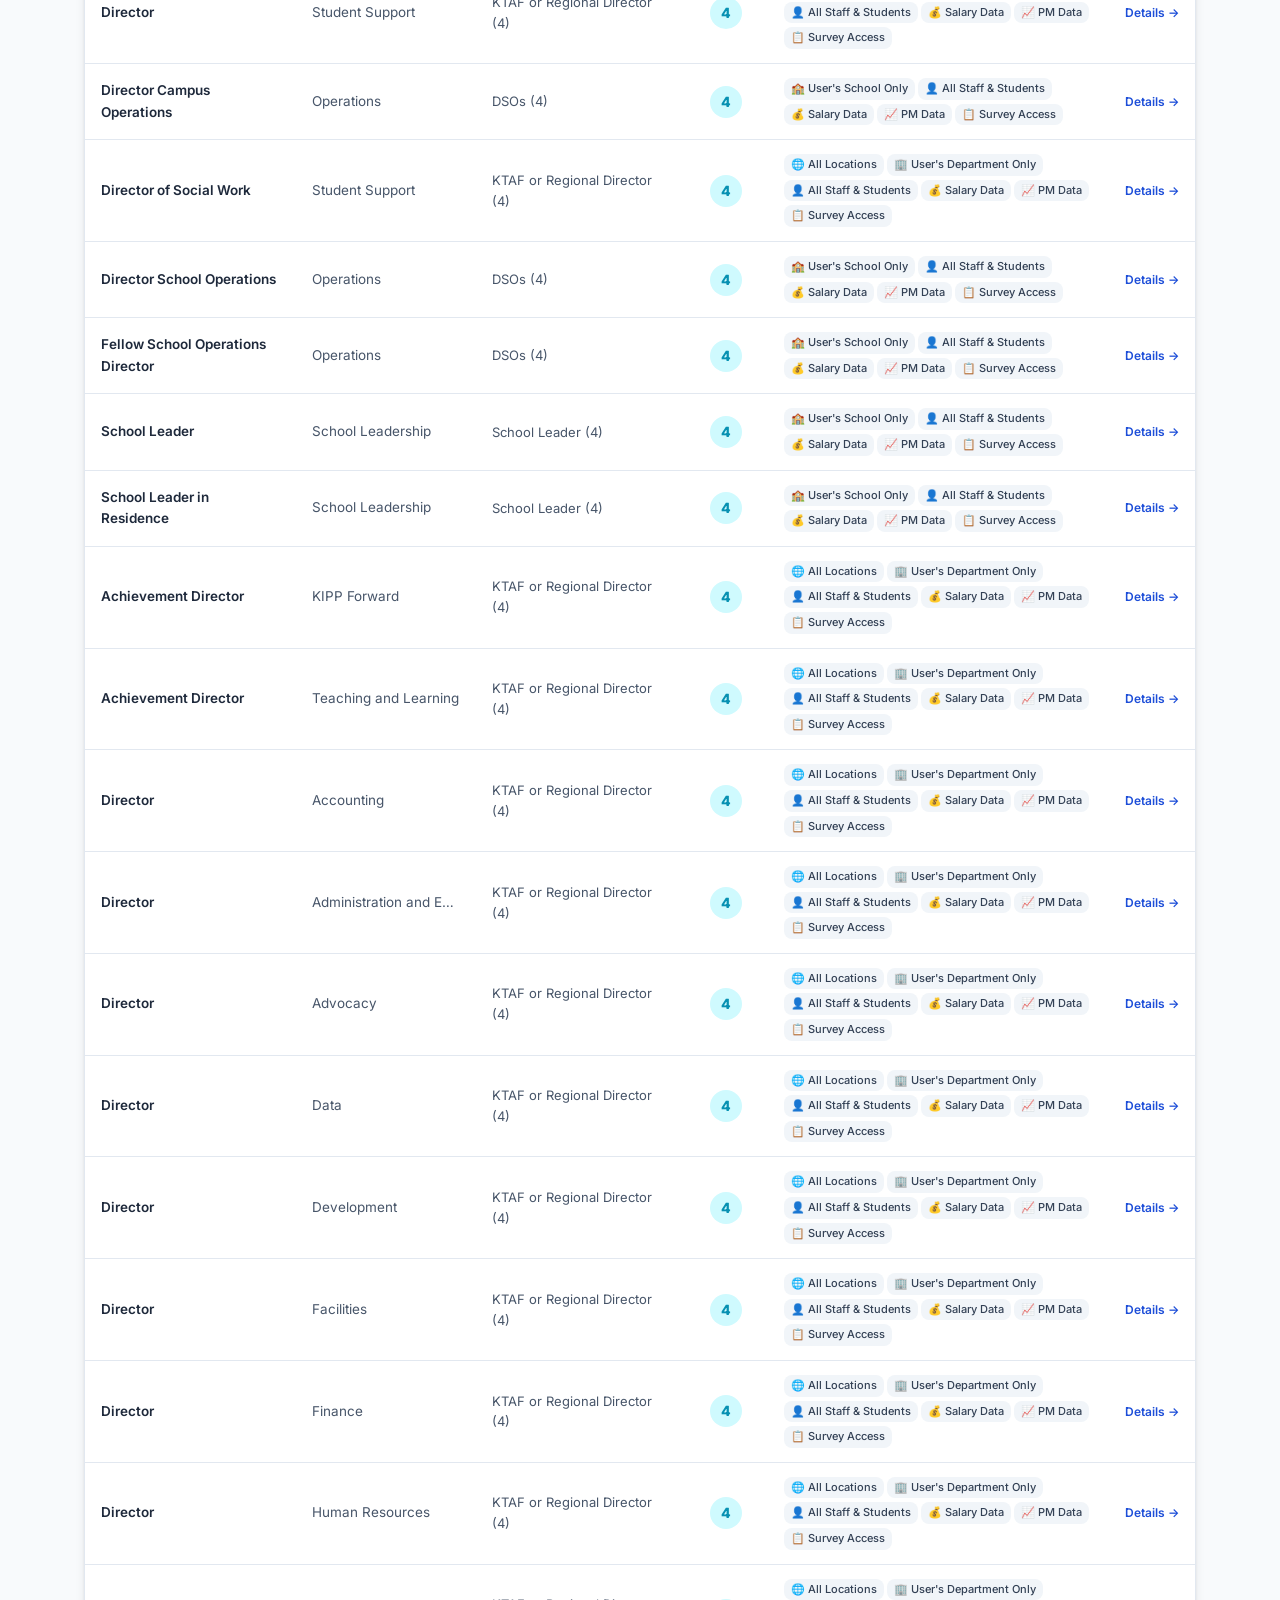
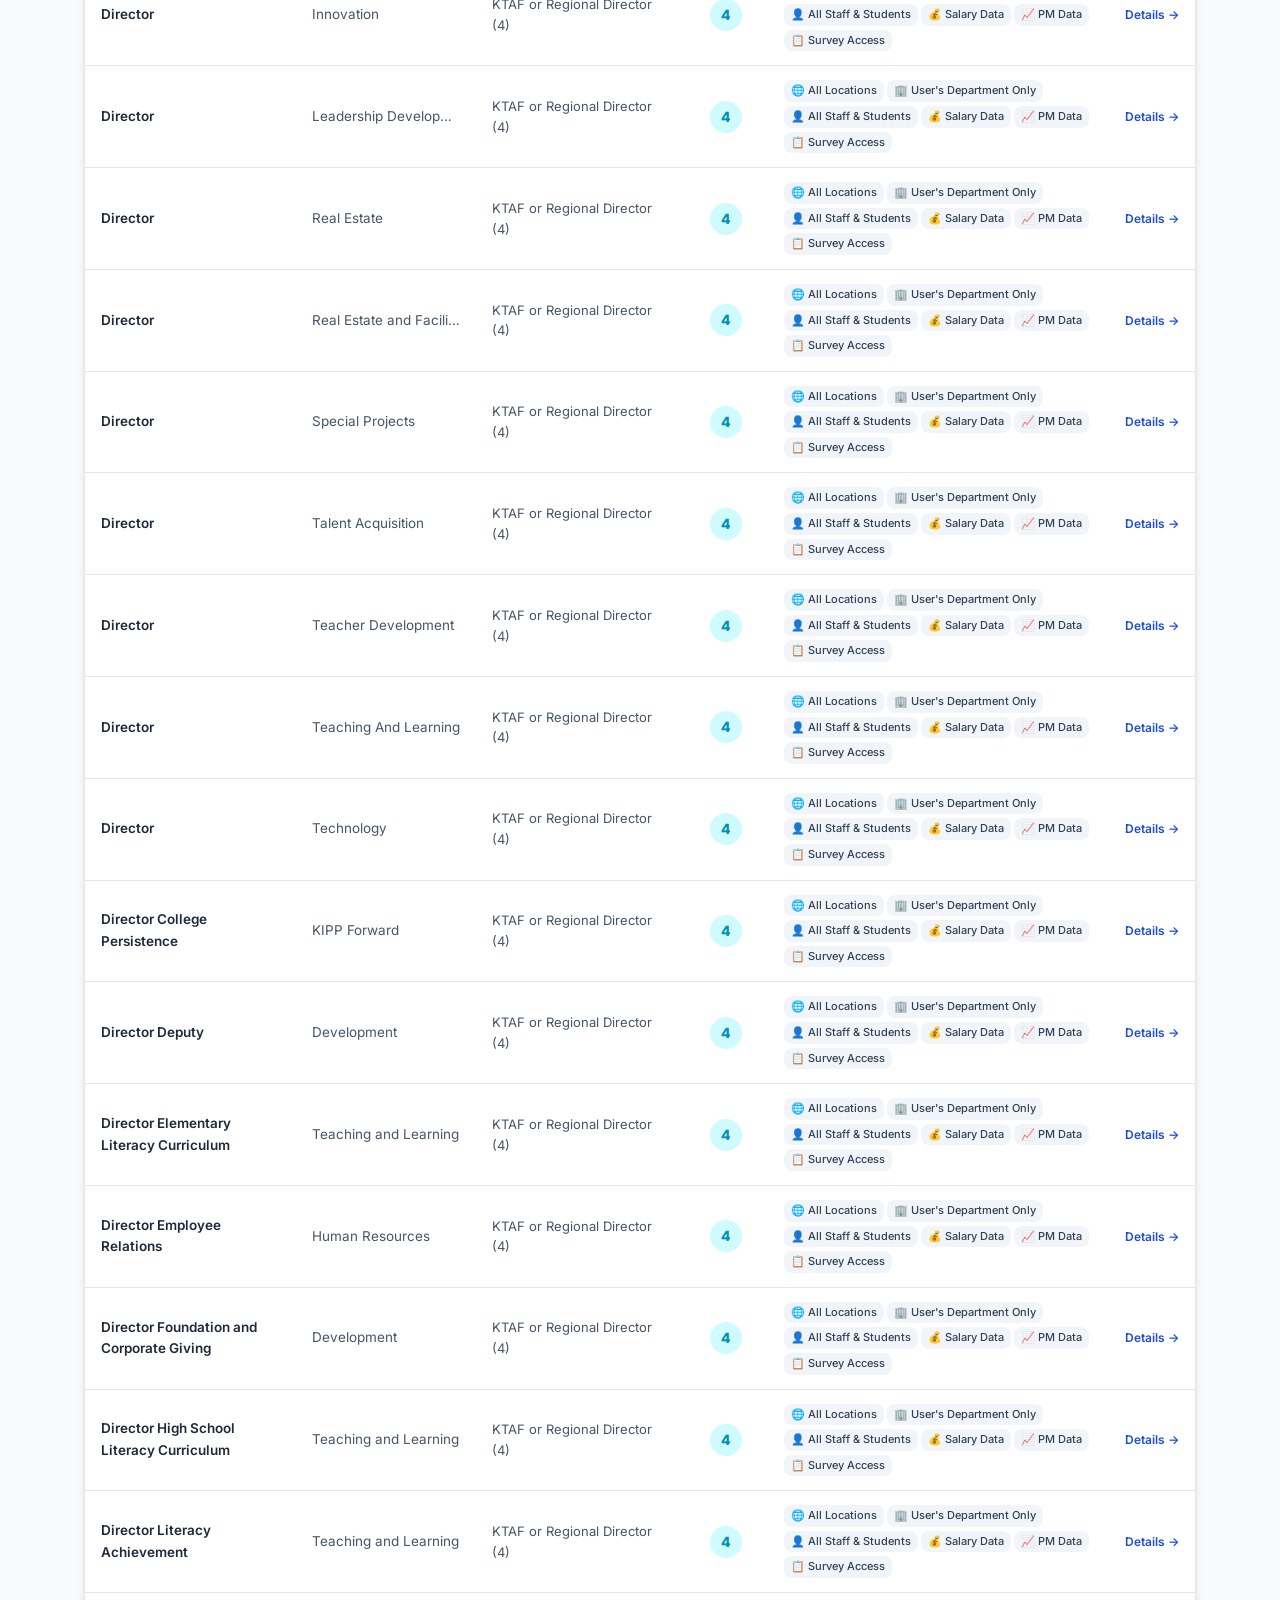
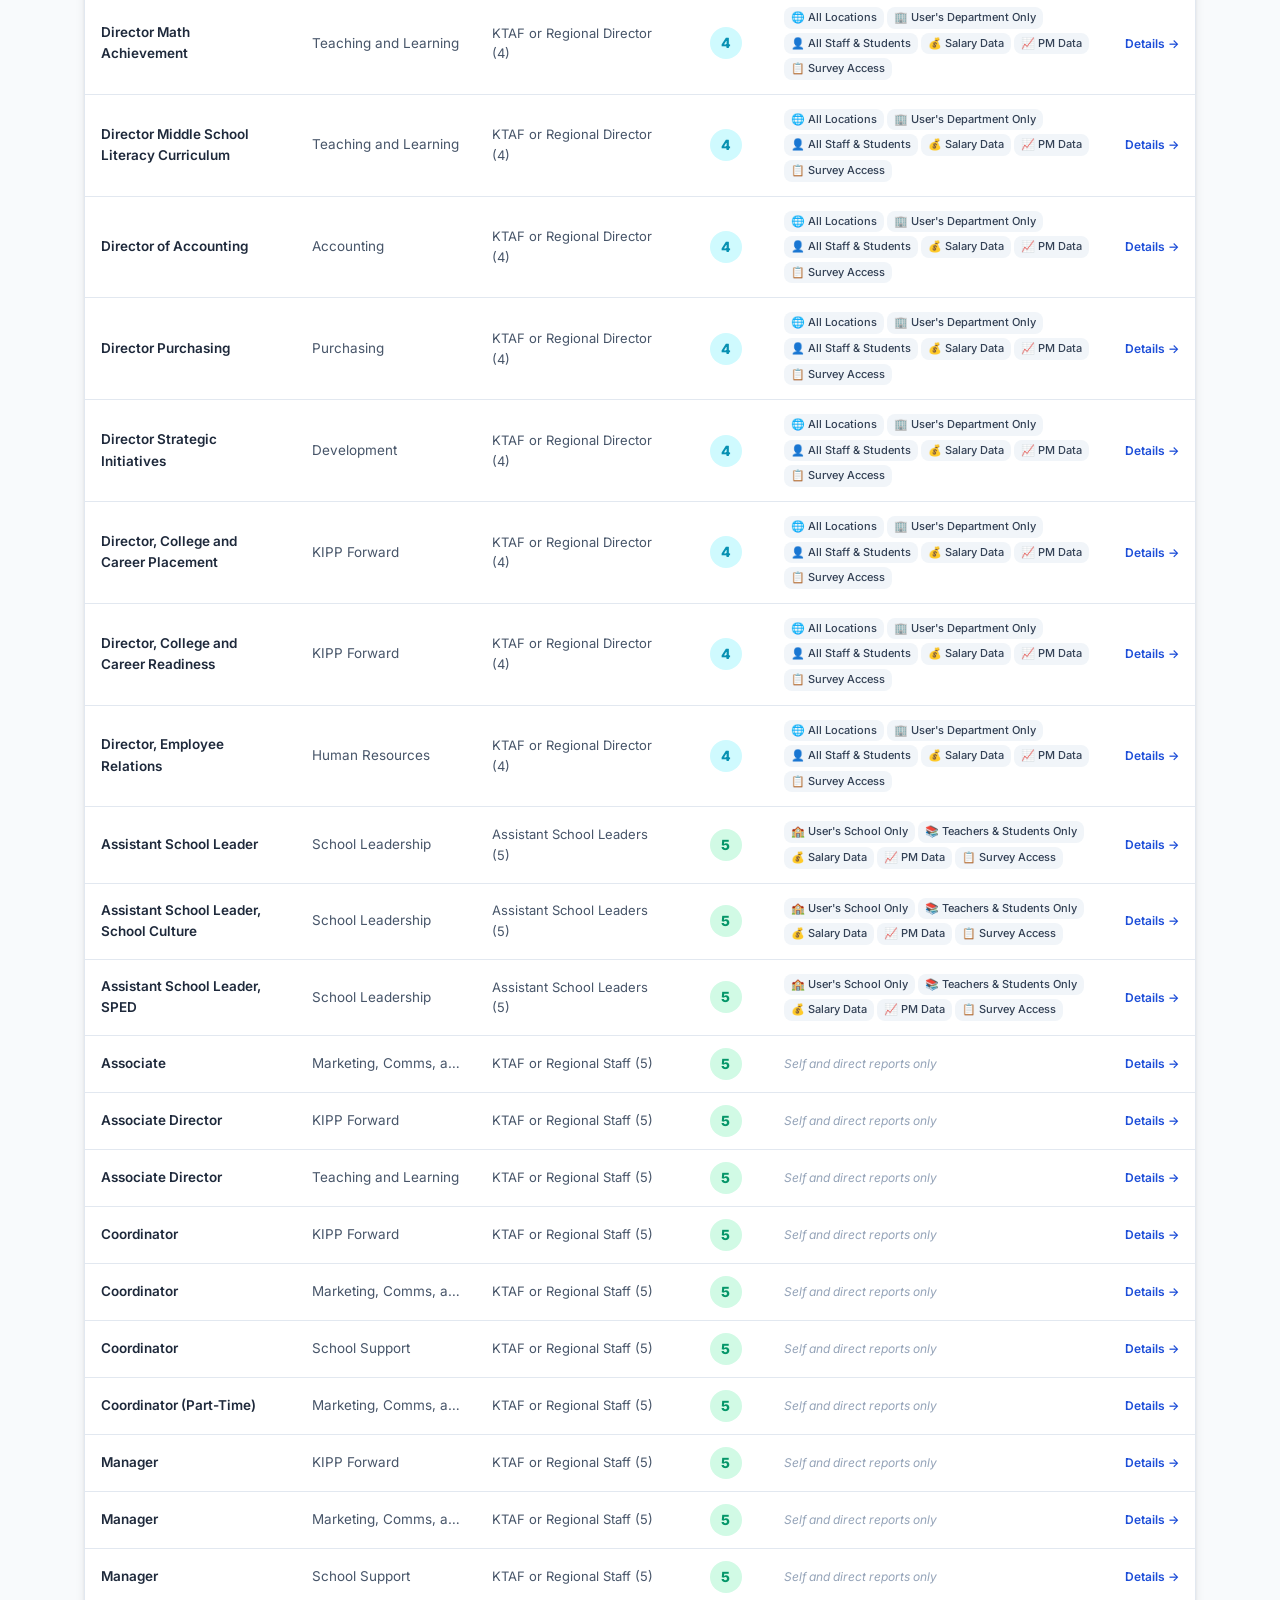
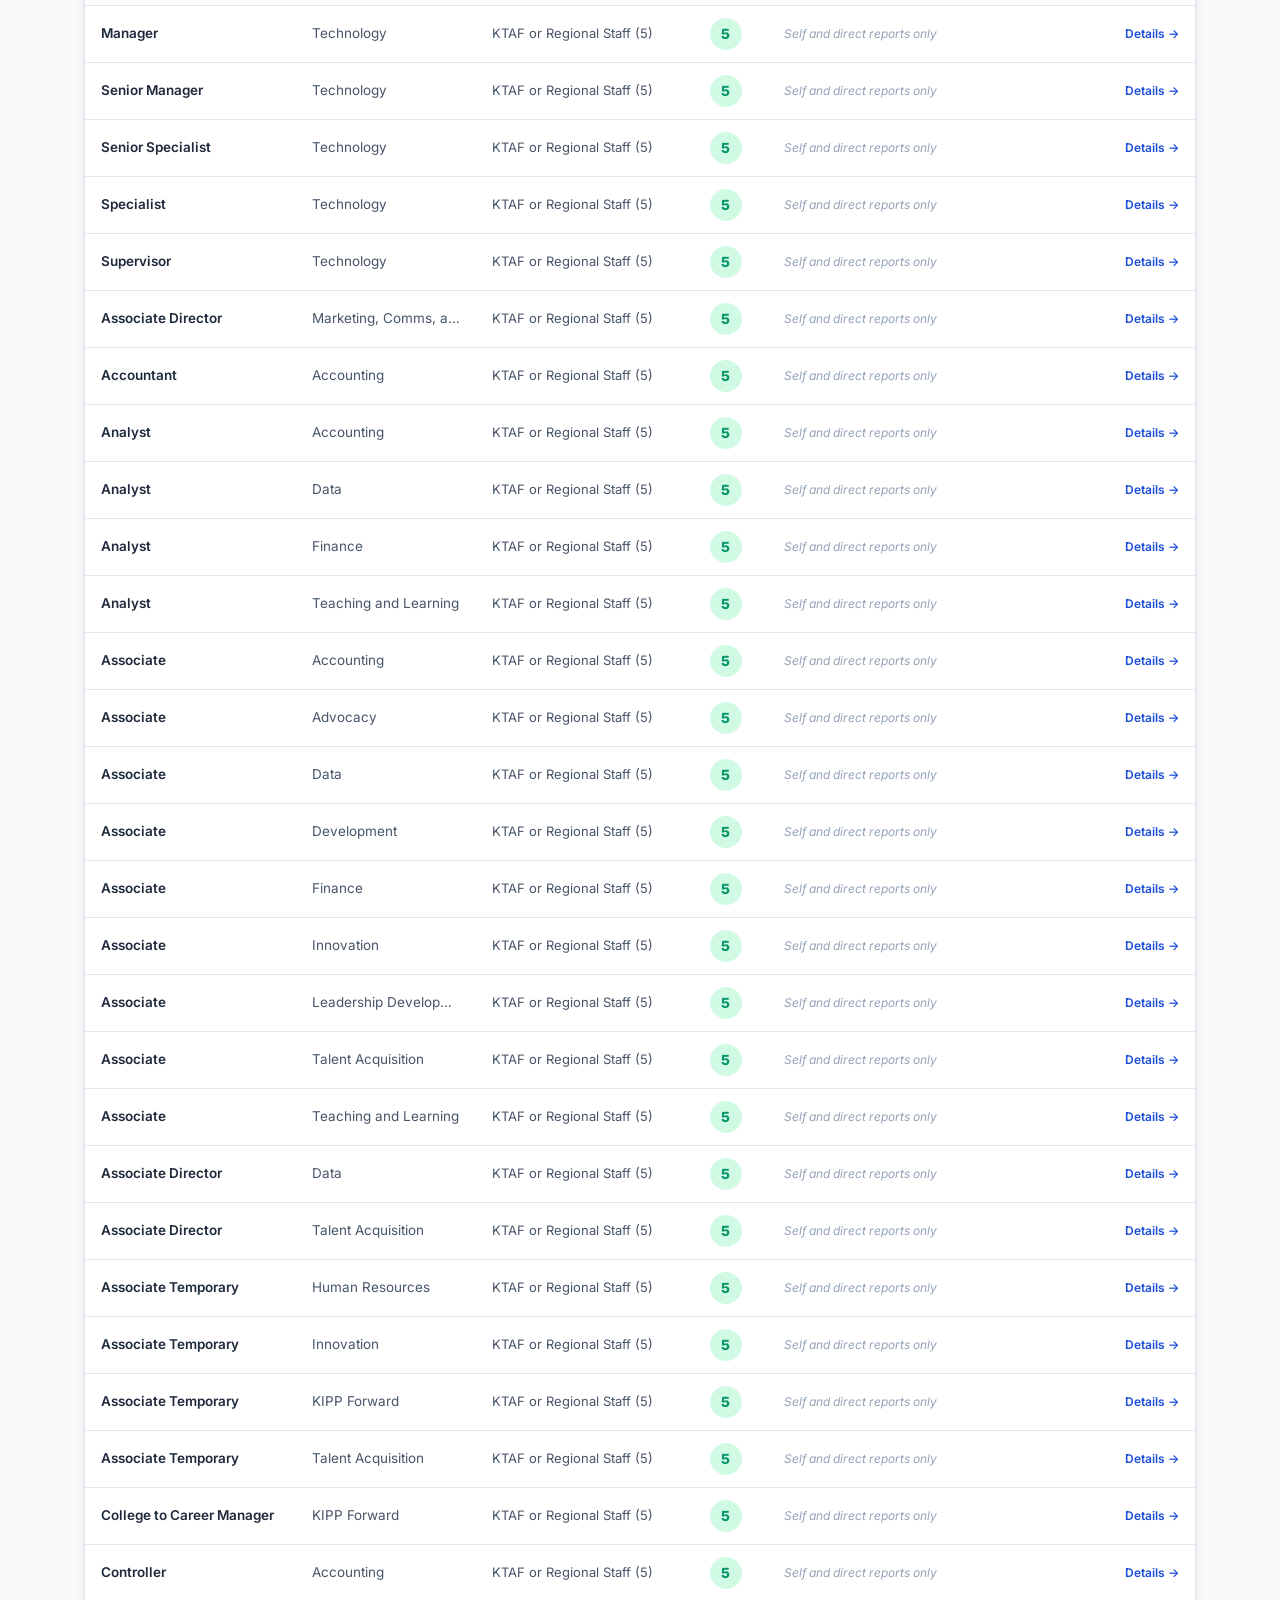
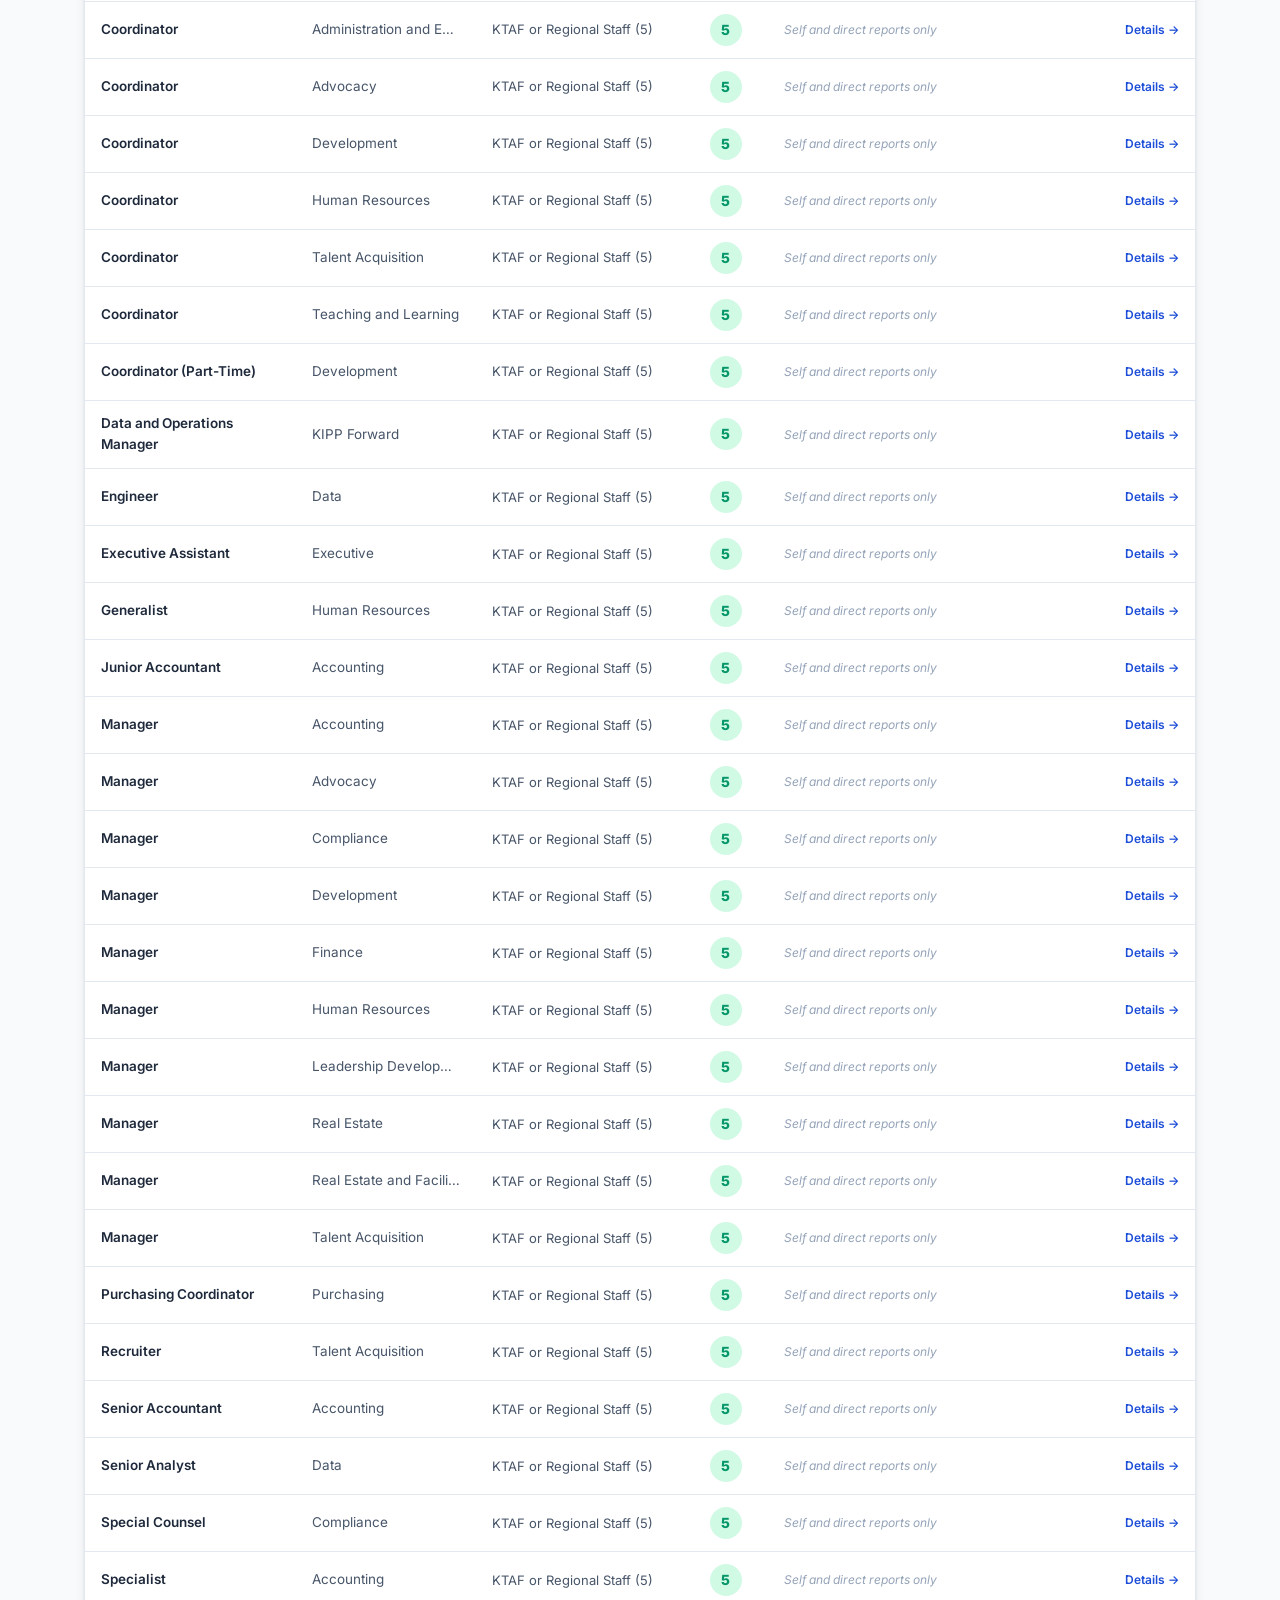
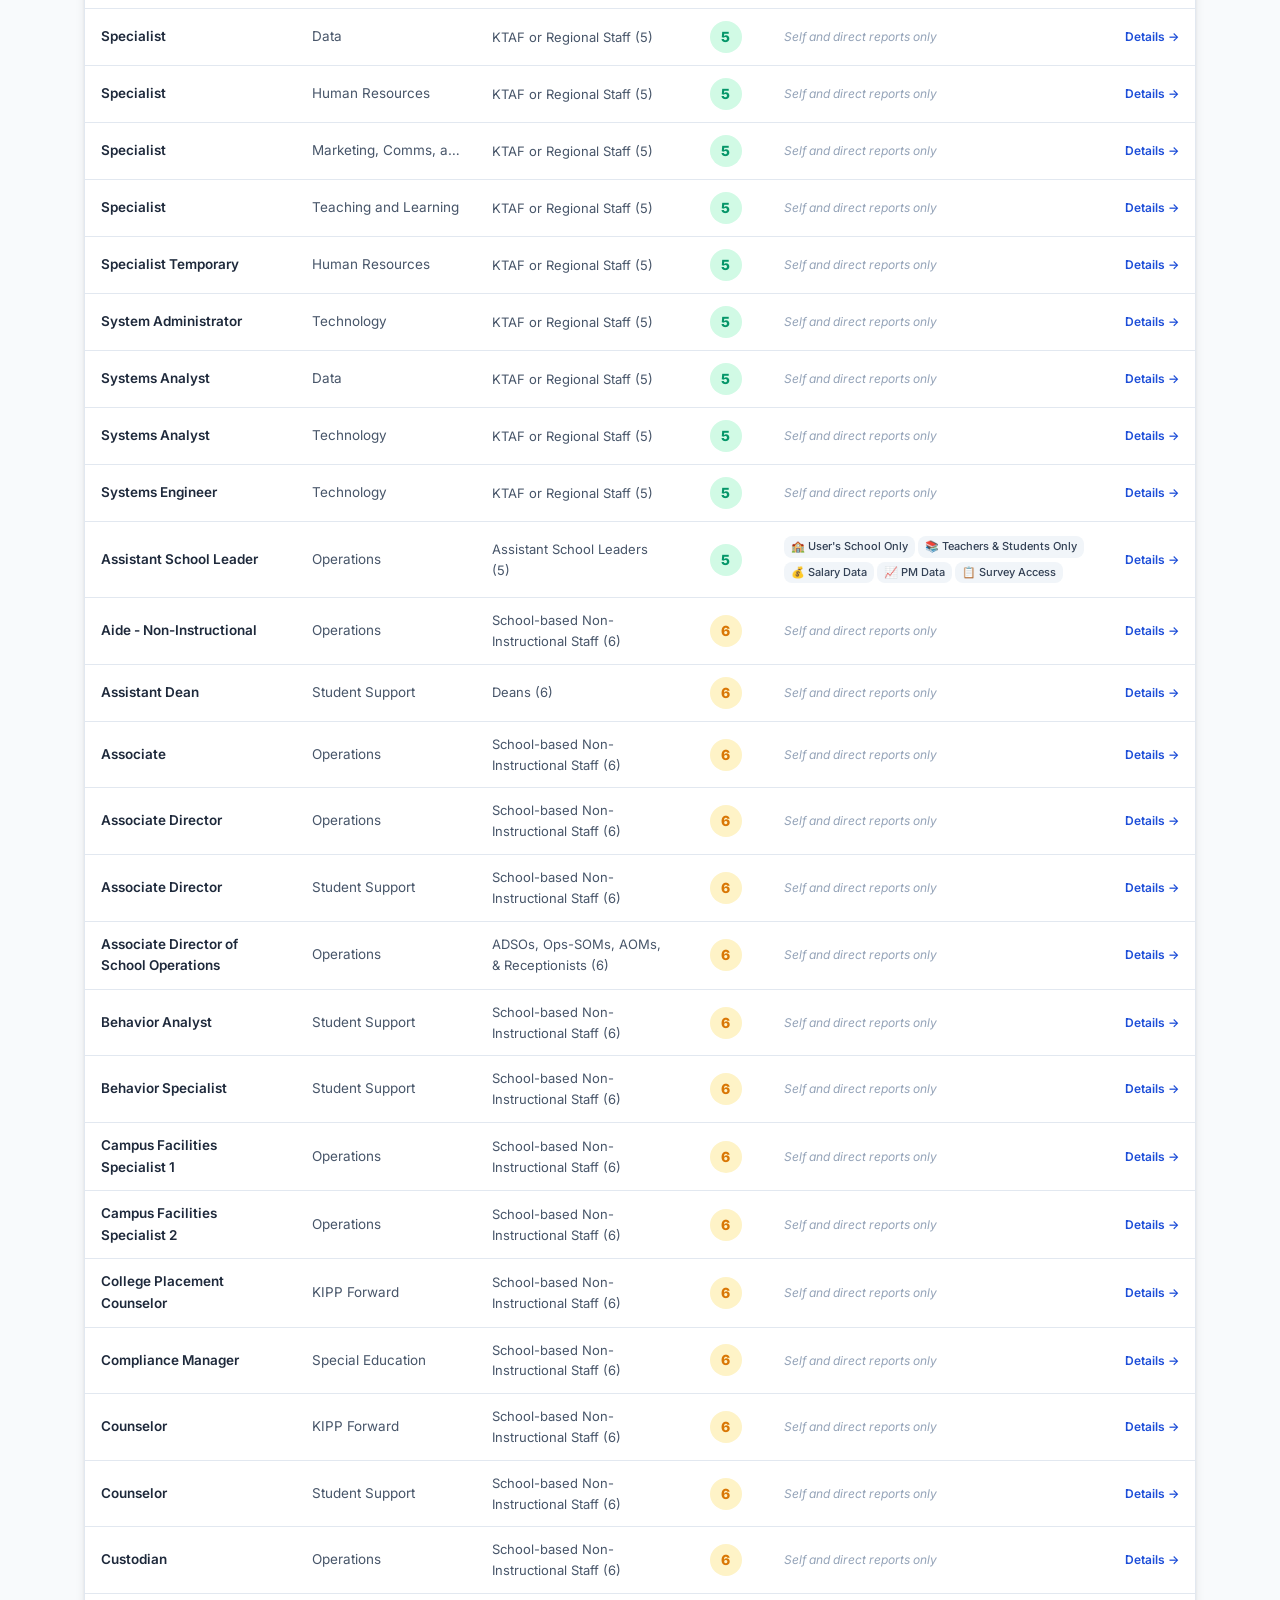
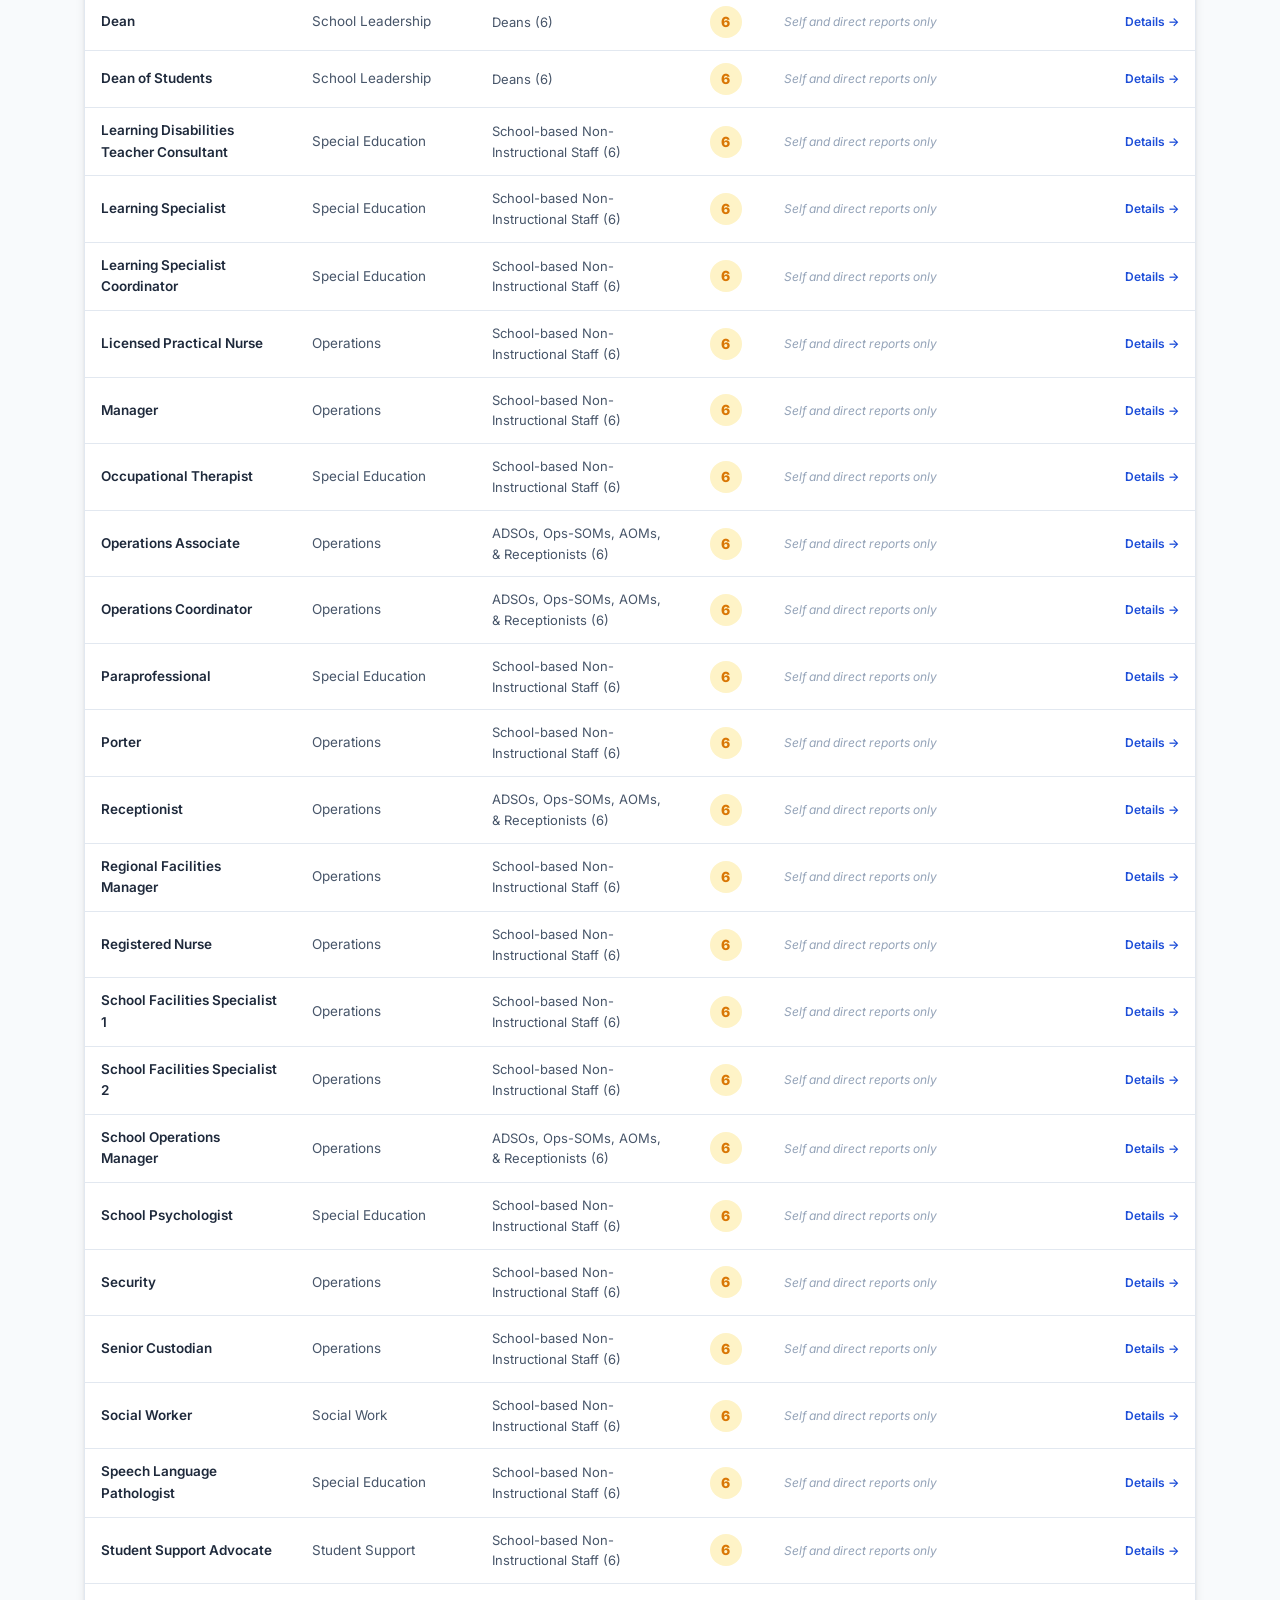
==== commit 60db99c8: "feat: add Rollout Status page and stakeholder email draft Adds a status.html page to the GitHub Page" ====
--- a/website/explorer.html
+++ b/website/explorer.html
@@ -18,6 +18,7 @@
     <div class="nav-links">
       <a href="index.html" class="nav-link">Overview</a>
       <a href="explorer.html" class="nav-link active">Job Explorer</a>
+      <a href="status.html" class="nav-link">Status</a>
     </div>
   </div>
 </nav>
--- a/website/styles.css
+++ b/website/styles.css
@@ -1161,6 +1161,107 @@
 .special-desig-desc { font-size: 11px; color: var(--text-2); line-height: 1.4; }
 .special-desig-denied .special-desig-desc { color: #cbd5e1; }
 
+/* ── Status page ─────────────────────────────────────────────────────────── */
+.status-summary-bar {
+  background: var(--white);
+  border-bottom: 1px solid var(--border);
+  padding: 20px 0;
+}
+.status-summary-inner {
+  display: flex;
+  align-items: center;
+  gap: 20px;
+  flex-wrap: wrap;
+}
+.status-indicator {
+  display: inline-flex;
+  align-items: center;
+  gap: 8px;
+  font-weight: 700;
+  font-size: 14px;
+  padding: 6px 14px;
+  border-radius: 20px;
+}
+.status-indicator--blocked { background: #fef3c7; color: #b45309; }
+.status-dot {
+  width: 8px;
+  height: 8px;
+  border-radius: 50%;
+  background: currentColor;
+  flex-shrink: 0;
+}
+.status-summary-desc { font-size: 14px; color: var(--text-2); }
+.status-progress {
+  display: flex;
+  align-items: center;
+  gap: 12px;
+  margin-top: 12px;
+}
+.status-progress-track {
+  flex: 1;
+  height: 8px;
+  background: var(--border);
+  border-radius: 4px;
+  overflow: hidden;
+}
+.status-progress-fill {
+  height: 100%;
+  background: #15803d;
+  border-radius: 4px;
+}
+.status-progress-label {
+  font-size: 13px;
+  font-weight: 600;
+  color: var(--text-2);
+  white-space: nowrap;
+}
+
+.phase-list {
+  display: flex;
+  flex-direction: column;
+  border: 1px solid var(--border);
+  border-radius: var(--radius);
+  overflow: hidden;
+  background: var(--white);
+  box-shadow: var(--shadow);
+}
+.phase-item {
+  padding: 20px 24px;
+  border-bottom: 1px solid var(--border);
+}
+.phase-item:last-child { border-bottom: none; }
+.phase-item--blocked { background: #fffbeb; }
+.phase-header {
+  display: flex;
+  align-items: center;
+  justify-content: space-between;
+  gap: 16px;
+  flex-wrap: wrap;
+}
+.phase-name { font-size: 15px; font-weight: 600; color: var(--text); }
+.phase-badge {
+  display: inline-flex;
+  align-items: center;
+  font-size: 12px;
+  font-weight: 700;
+  letter-spacing: .03em;
+  padding: 4px 12px;
+  border-radius: 20px;
+  white-space: nowrap;
+  flex-shrink: 0;
+}
+.phase-badge--complete  { background: #dcfce7; color: #15803d; }
+.phase-badge--blocked   { background: #fef3c7; color: #b45309; }
+.phase-badge--pending   { background: #f1f5f9; color: #64748b; }
+.phase-badge--ongoing   { background: #dbeafe; color: #1d4ed8; }
+.phase-note {
+  margin-top: 10px;
+  font-size: 13px;
+  color: var(--text-2);
+  line-height: 1.6;
+}
+.phase-note strong { color: var(--text); }
+
 /* ── Responsive ───────────────────────────────────────────────────────────── */
 @media (max-width: 700px) {
   .pipeline { flex-direction: column; }
